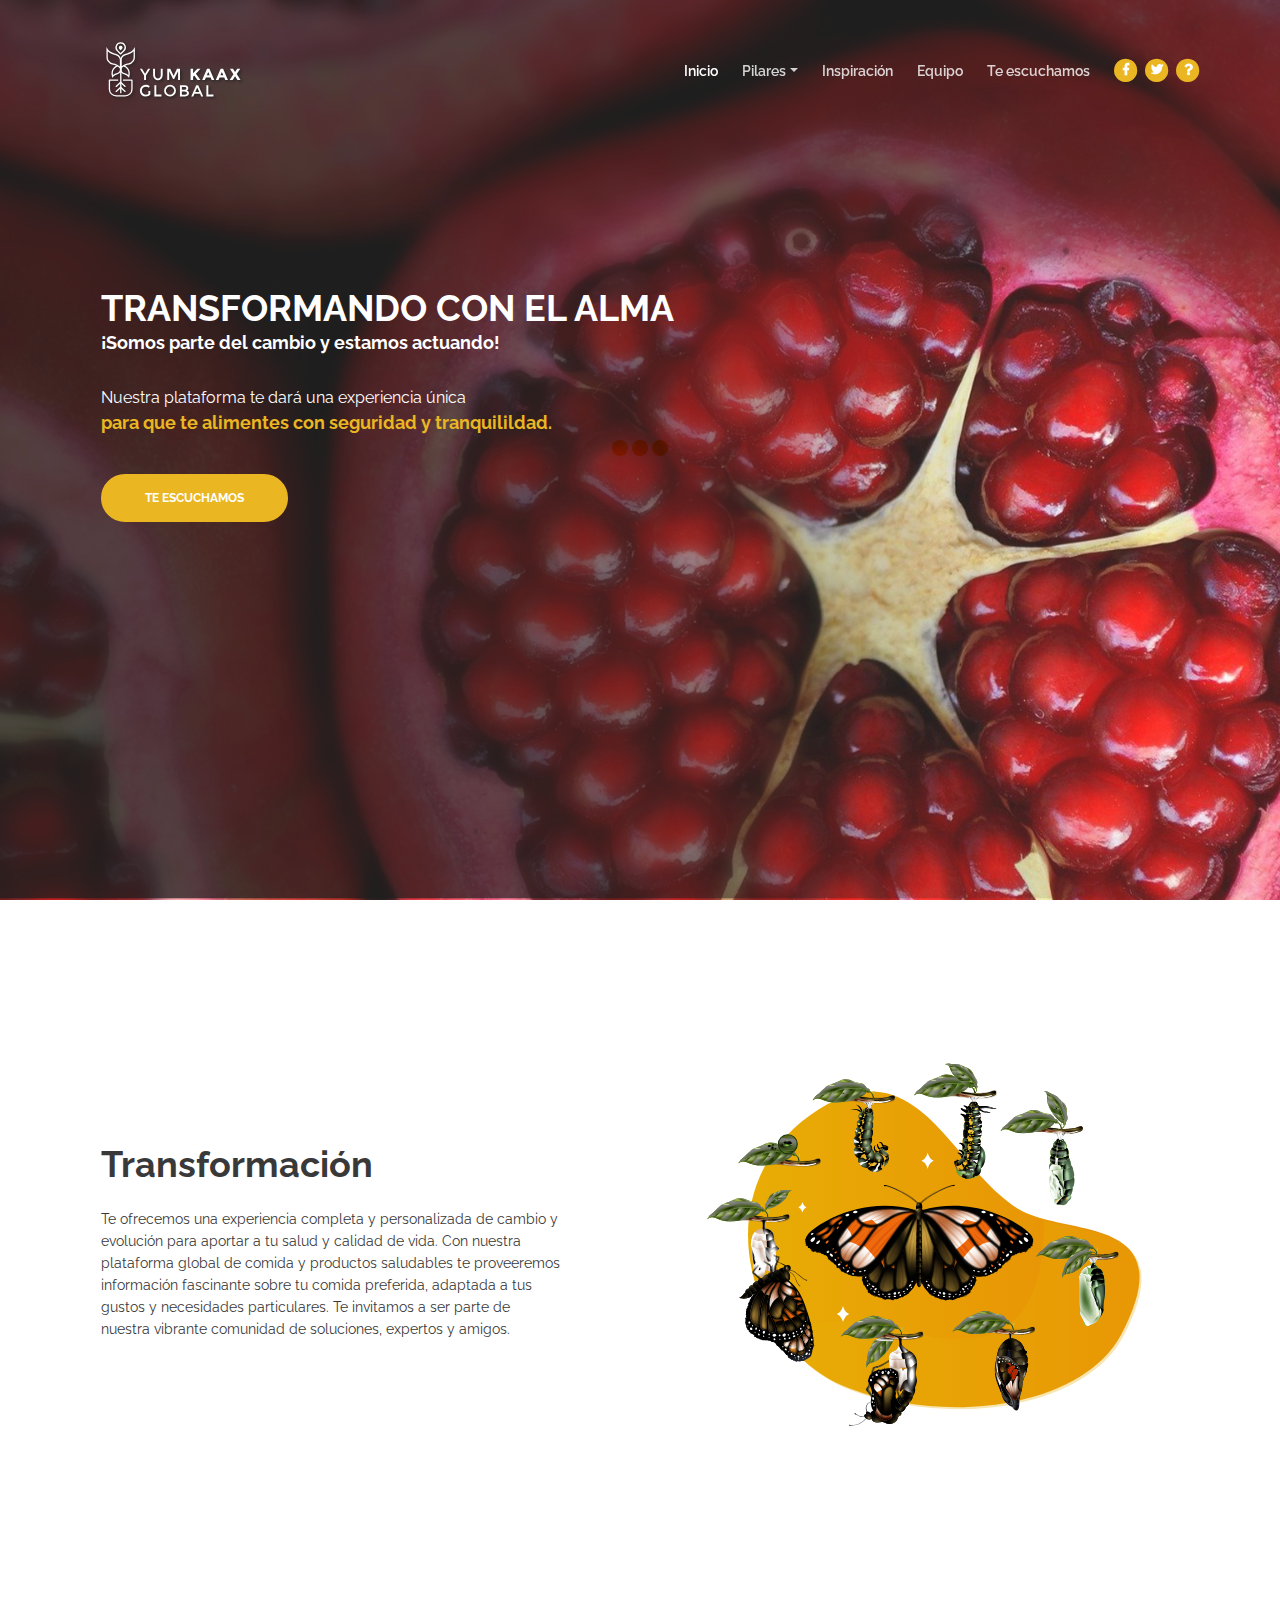
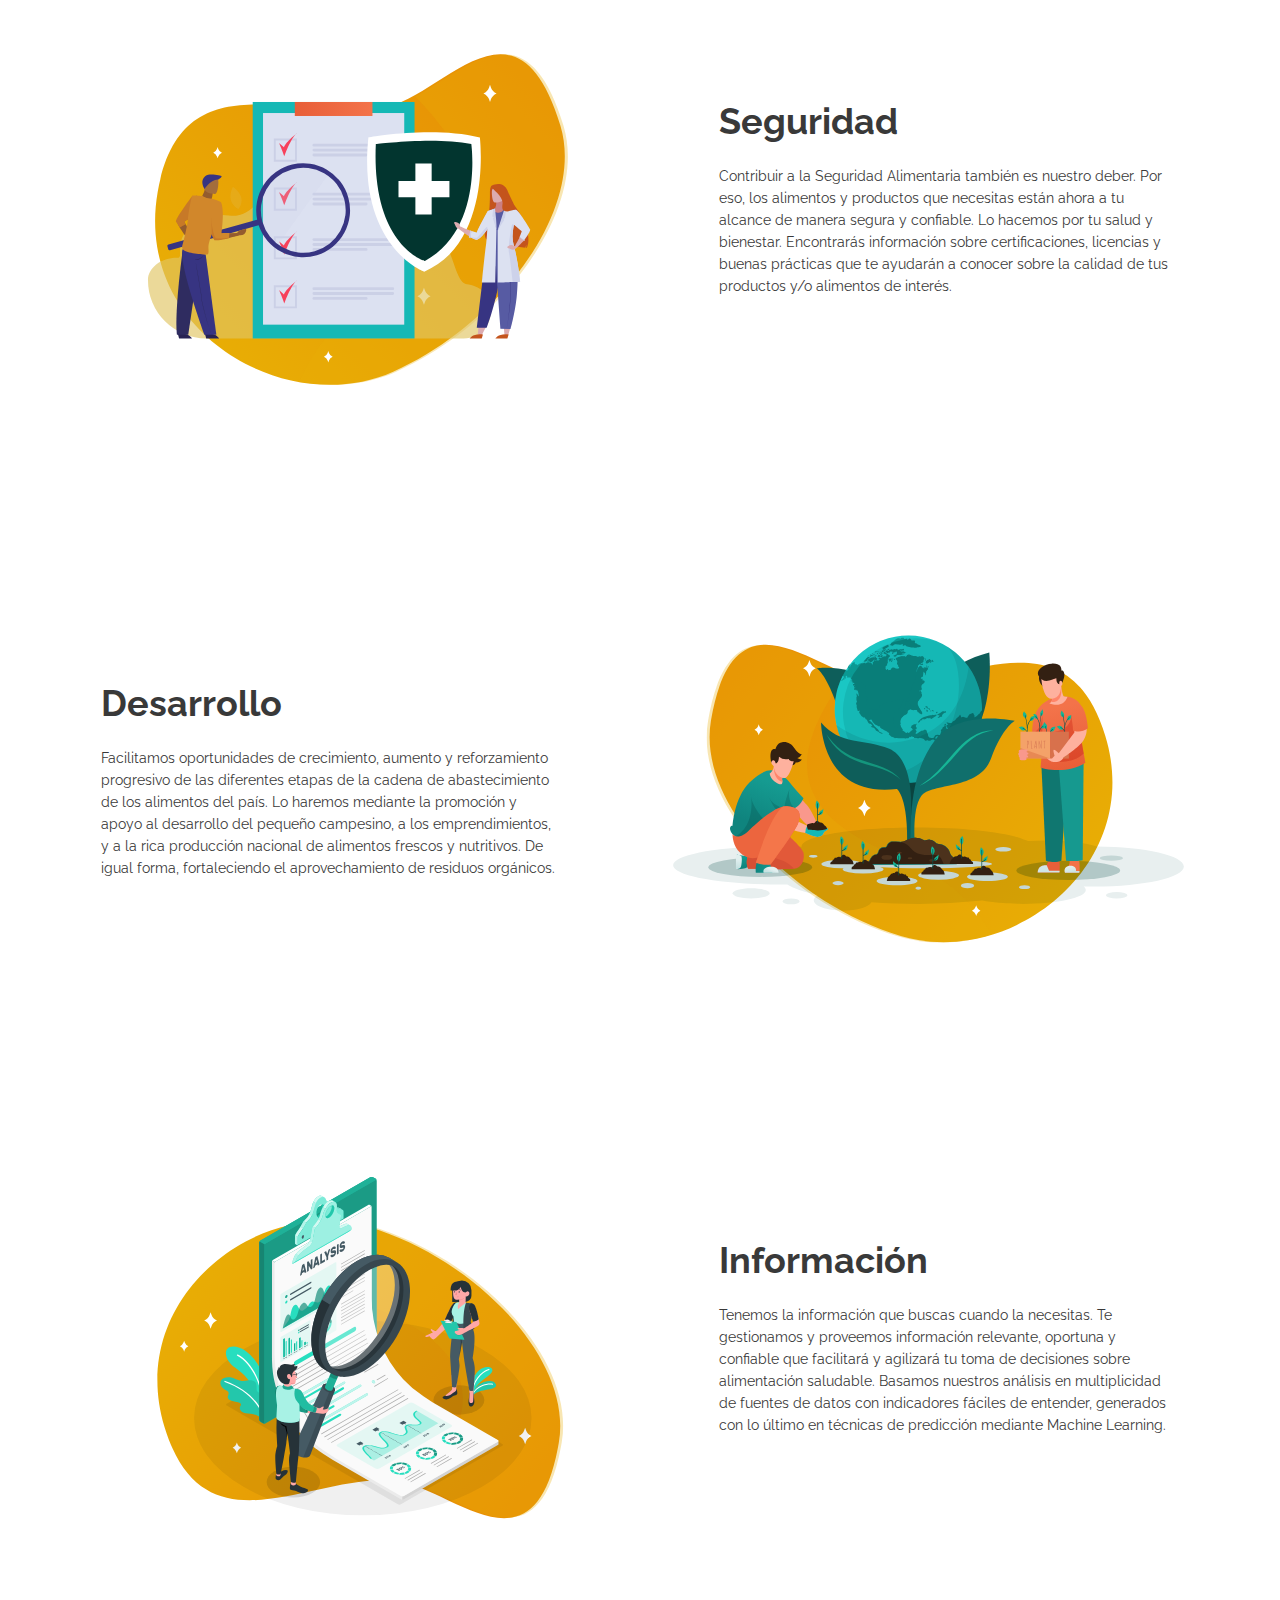
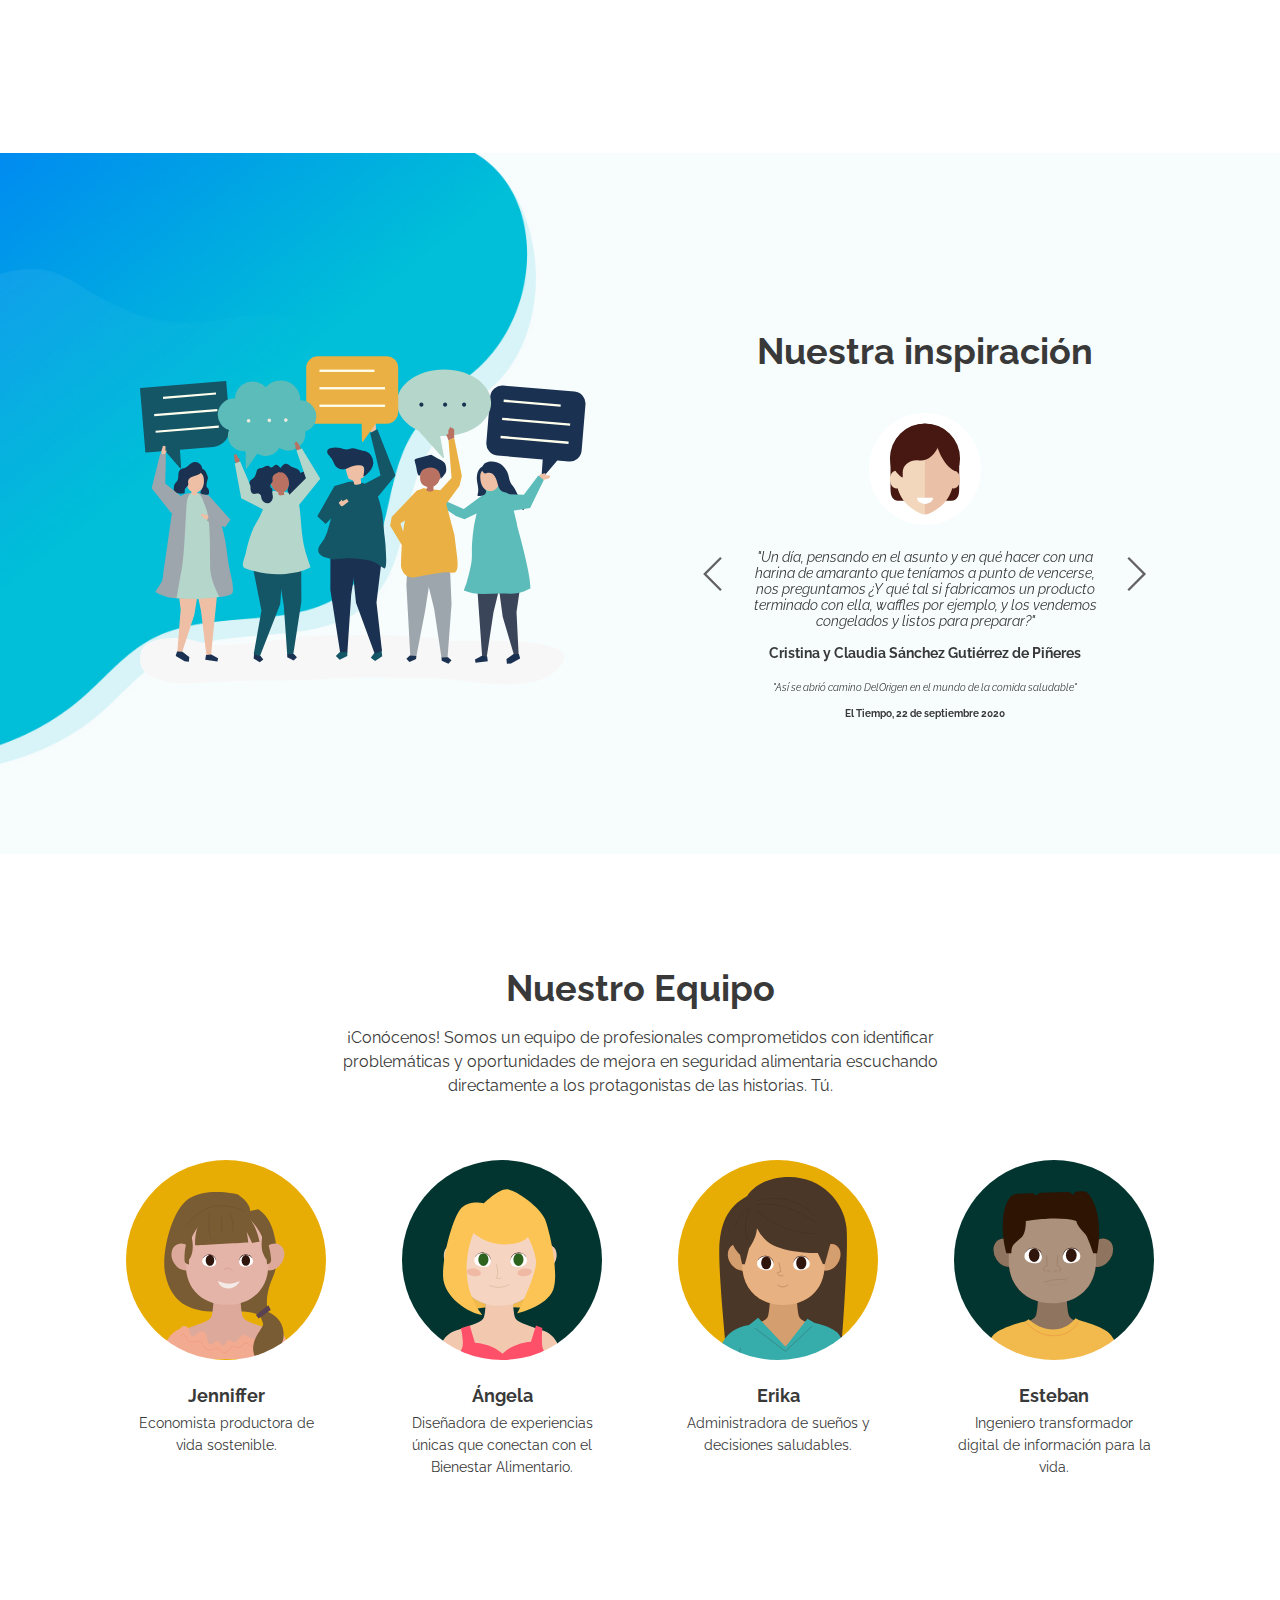
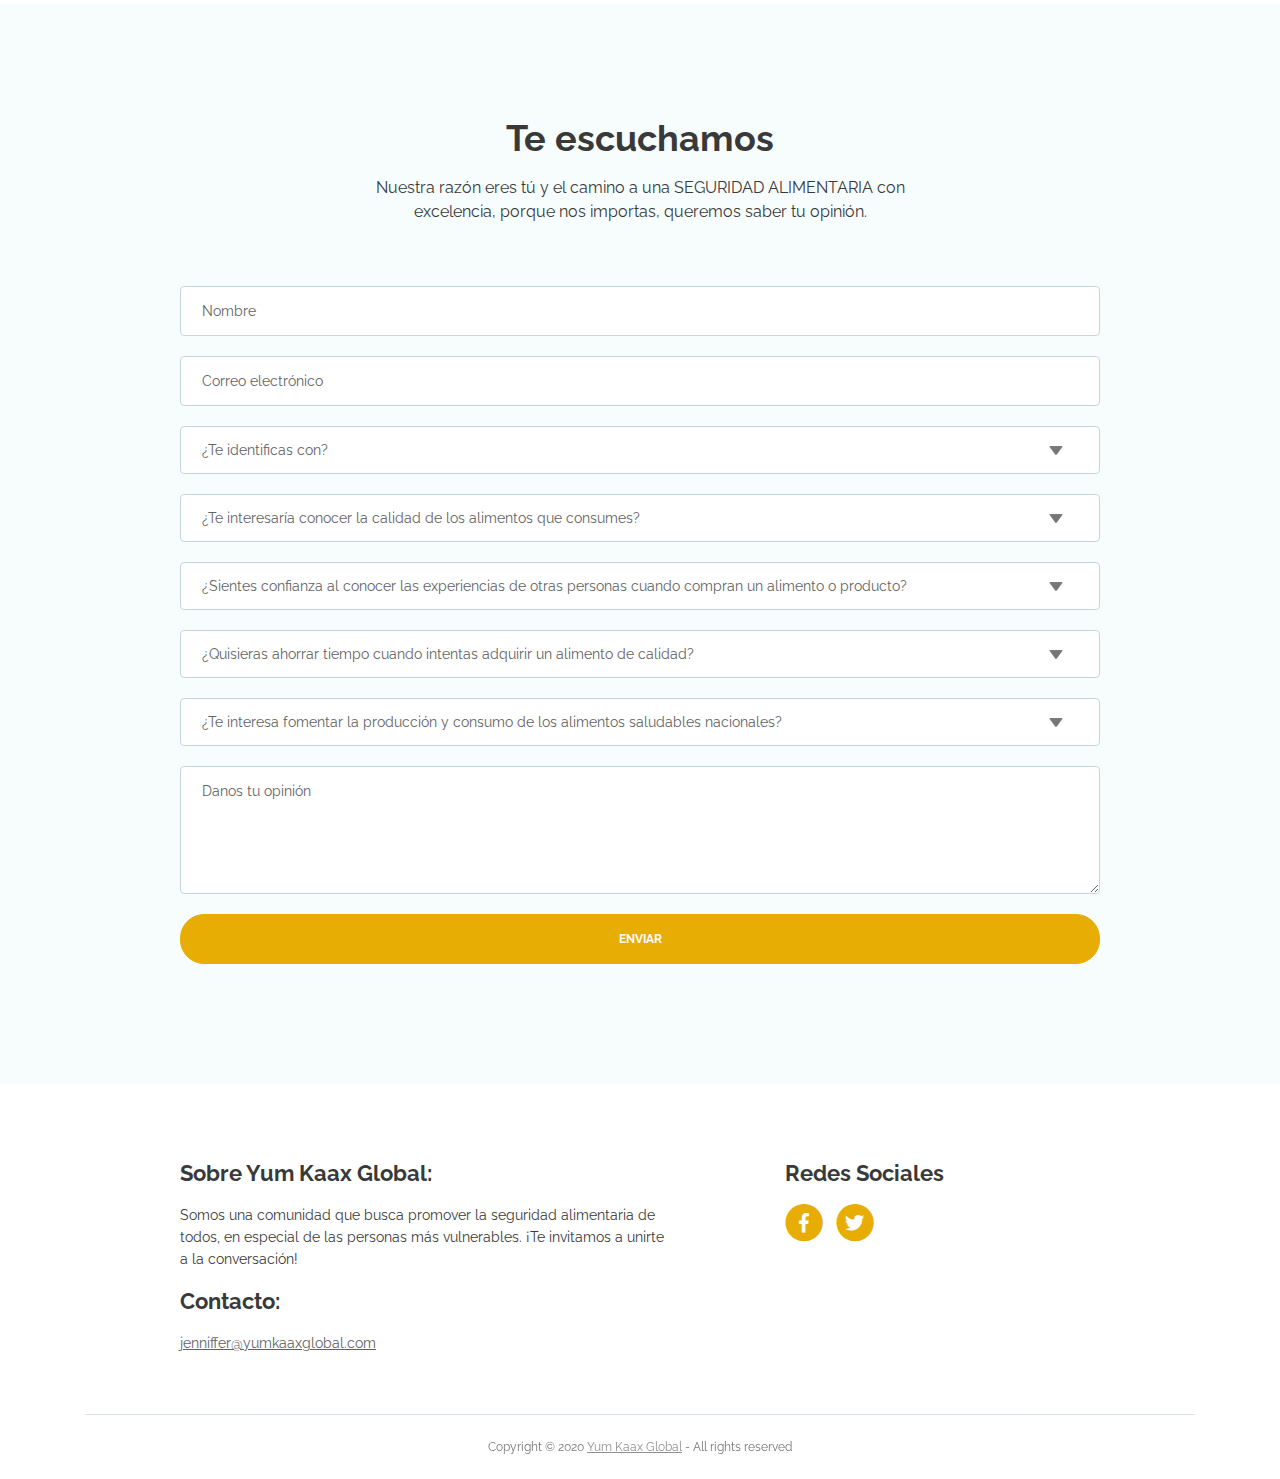
==== index.html @ b963949d "Text configuration" ====
<!DOCTYPE html>
<html lang="en">
<head>
    <meta charset="utf-8">
    <meta name="viewport" content="width=device-width, initial-scale=1, shrink-to-fit=no">
    
    <!-- SEO Meta Tags -->
    <meta name="description" content="Create a stylish landing page for your business startup and get leads for the offered services with this HTML landing page template.">
    <meta name="author" content="Inovatik">

    <!-- OG Meta Tags to improve the way the post looks when you share the page on LinkedIn, Facebook, Google+ -->
	<meta property="og:site_name" content="" /> <!-- website name -->
	<meta property="og:site" content="" /> <!-- website link -->
	<meta property="og:title" content=""/> <!-- title shown in the actual shared post -->
	<meta property="og:description" content="" /> <!-- description shown in the actual shared post -->
	<meta property="og:image" content="" /> <!-- image link, make sure it's jpg -->
	<meta property="og:url" content="" /> <!-- where do you want your post to link to -->
	<meta property="og:type" content="article" />

    <!-- Website Title -->
    <title>Yum Kaax Global - Landing Page</title>
    
    <!-- Styles -->
    <link href="https://fonts.googleapis.com/css?family=Raleway:400,400i,600,700,700i&amp;subset=latin-ext" rel="stylesheet">
    <link href="css/bootstrap.css" rel="stylesheet">
    <link href="css/fontawesome-all.css" rel="stylesheet">
    <link href="css/swiper.css" rel="stylesheet">
	<link href="css/magnific-popup.css" rel="stylesheet">
	<link href="css/styles.css" rel="stylesheet">
	
	<!-- Favicon  -->
    <link rel="icon" href="images/favicon.png">
</head>
<body data-spy="scroll" data-target=".fixed-top">
    
    <!-- Preloader -->
	<div class="spinner-wrapper">
        <div class="spinner">
            <div class="bounce1"></div>
            <div class="bounce2"></div>
            <div class="bounce3"></div>
        </div>
    </div>
    <!-- end of preloader -->
    

    <!-- Navigation -->
    <nav class="navbar navbar-expand-lg navbar-dark navbar-custom fixed-top">
        <!-- Text Logo - Use this if you don't have a graphic logo -->
        <!-- <a class="navbar-brand logo-text page-scroll" href="index.html">Evolo</a> -->

        <!-- Image Logo -->
        <a class="navbar-brand logo-image" href="index.html">
            <img src="images/logo.svg" alt="alternative">
        </a>

        <!-- Image Logo -->
        <a class="navbar-brand logo-image-1" href="index.html">
            <img src="images/logo_1.svg" alt="alternative">
        </a>
        
        <!-- Mobile Menu Toggle Button -->
        <button class="navbar-toggler" type="button" data-toggle="collapse" data-target="#navbarsExampleDefault" aria-controls="navbarsExampleDefault" aria-expanded="false" aria-label="Toggle navigation">
            <span class="navbar-toggler-awesome fas fa-bars"></span>
            <span class="navbar-toggler-awesome fas fa-times"></span>
        </button>
        <!-- end of mobile menu toggle button -->

        <div class="collapse navbar-collapse" id="navbarsExampleDefault">
            <ul class="navbar-nav ml-auto">
                <li class="nav-item">
                    <a class="nav-link page-scroll" href="#header">Inicio<span class="sr-only">(current)</span></a>
                </li>
                <!-- Dropdown Menu -->          
                <li class="nav-item dropdown">
                    <a class="nav-link dropdown-toggle page-scroll" id="navbarDropdown" role="button" aria-haspopup="true" aria-expanded="false">Pilares</a>
                    <div class="dropdown-menu" aria-labelledby="navbarDropdown">
                        <a class="dropdown-item page-scroll" href="#transformation"><span class="item-text">Transformación</span></a>
                        <div class="dropdown-items-divide-hr"></div>
                        <a class="dropdown-item page-scroll" href="#security"><span class="item-text">Seguridad</span></a>
                        <div class="dropdown-items-divide-hr"></div>
                        <a class="dropdown-item page-scroll" href="#development"><span class="item-text">Desarollo</span></a>
                        <div class="dropdown-items-divide-hr"></div>
                        <a class="dropdown-item page-scroll" href="#information"><span class="item-text">Información</span></a>
                    </div>
                </li>
                <!-- end of dropdown menu -->
                <li class="nav-item">
                    <a class="nav-link page-scroll" href="#testimonials">Inspiración</a>
                </li>
                <li class="nav-item">
                    <a class="nav-link page-scroll" href="#about">Equipo</a>
                </li>
                <li class="nav-item">
                    <a class="nav-link page-scroll" href="#contact">Te escuchamos </a>
                </li>
            </ul>
            <span class="nav-item social-icons">
                <span class="fa-stack">
                    <a href="https://www.facebook.com/yumkaaxglobal/" target="_blank">
                        <i class="fas fa-circle fa-stack-2x facebook"></i>
                        <i class="fab fa-facebook-f fa-stack-1x"></i>
                    </a>
                </span>
                <span class="fa-stack">
                    <a href=" https://twitter.com/YumKaaxG" target="_blank">
                        <i class="fas fa-circle fa-stack-2x twitter"></i>
                        <i class="fab fa-twitter fa-stack-1x"></i>
                    </a>
                </span>
                <span class="fa-stack">
                    <a href="https://docs.google.com/forms/d/e/1FAIpQLSeA_AJqteNy6HpXZyhu8c5VoPPW3HabxzTLnEAvE2-xOngmEw/viewform?usp=sf_link" target="_blank">
                        <i class="fas fa-circle fa-stack-2x question" target="_blank"></i>
                        <i class="fa fa-question fa-stack-1x"></i>
                    </a>
                </span>
            </span>
        </div>
    </nav> <!-- end of navbar -->
    <!-- end of navigation -->


    <!-- Header -->
    <header id="header" class="header">
        <div class="header-content">
            <div class="container">
                <div class="row">
                    <div class="col-lg-8">
                        <div class="text-container">
                            <h2><span class="turquoise">TRANSFORMANDO CON EL ALMA<h5 class="turquoise">¡Somos parte del cambio y estamos actuando!</h5></span></h2>
                            <br>
                            <p class="p-large-header">
                                Nuestra plataforma te dará una experiencia única <br><h7 class="turquoise-1">para que te alimentes con seguridad y tranquilildad.</h5>
                            </p>
                            <br>
                            <a class="btn-solid-lg page-scroll" href="#contact">TE ESCUCHAMOS</a>
                        </div>
                    </div>
                    <div class="col-lg-4">   
                    </div>
                    <!-- <div class="col-lg-4"></div> -->
                </div>
            </div>
        </div>
    </header>
    <!-- end of header -->


    <!-- Details 1 -->
    <div id="transformation" class="basic-1">
        <div class="container">
            <div class="row">
                <div class="col-lg-6">
                    <div class="text-container">
                        <h2>Transformación</h2>
                        <p>Te ofrecemos una experiencia completa y personalizada de cambio y evolución para aportar a tu salud y calidad de vida. Con nuestra plataforma global de comida y productos saludables te proveeremos información fascinante sobre tu comida preferida, adaptada a tus gustos y necesidades particulares. Te invitamos a ser parte de nuestra vibrante comunidad de soluciones, expertos y amigos.</p>
                    </div> <!-- end of text-container -->
                </div> <!-- end of col -->
                <div class="col-lg-6">
                    <div class="image-container">
                        <img class="img-fluid" src="images/details-1-transformation.svg" alt="alternative">
                    </div> <!-- end of image-container -->
                </div> <!-- end of col -->
            </div> <!-- end of row -->
        </div> <!-- end of container -->
    </div> <!-- end of basic-1 -->
    <!-- end of details 1 -->


    <!-- Details 2 -->
    <div id="security" class="basic-2">
        <div class="container">
            <div class="row">
                <div class="col-lg-6">
                    <div class="image-container">
                        <img class="img-fluid" src="images/details-2-security.svg" alt="alternative">
                    </div> <!-- end of image-container -->
                </div> <!-- end of col -->
                <div class="col-lg-6">
                    <div class="text-container">
                        <h2>Seguridad</h2>
                        <p>Contribuir a la Seguridad Alimentaria también es nuestro deber. Por eso, los alimentos y productos que necesitas están ahora a tu alcance de manera segura y confiable. Lo hacemos por tu salud y bienestar. Encontrarás información sobre certificaciones, licencias y buenas prácticas que te ayudarán a conocer sobre la calidad de tus productos y/o alimentos de interés.</p>
                    </div> <!-- end of text-container -->
                </div> <!-- end of col -->
            </div> <!-- end of row -->
        </div> <!-- end of container -->
    </div> <!-- end of basic-1 -->
    <!-- end of details 2 -->


    <!-- Details 3 -->
    <div id="development" class="basic-1">
        <div class="container">
            <div class="row">
                <div class="col-lg-6">
                    <div class="text-container">
                        <h2>Desarrollo</h2>
                        <p>Facilitamos oportunidades de crecimiento, aumento y reforzamiento progresivo de las diferentes etapas de la cadena de abastecimiento de los alimentos del país. Lo haremos mediante la promoción y apoyo al desarrollo del pequeño campesino, a los emprendimientos, y a la rica producción nacional de alimentos frescos y nutritivos. De igual forma, fortaleciendo el aprovechamiento de residuos orgánicos.</p>
                    </div> <!-- end of text-container -->
                </div> <!-- end of col -->
                <div class="col-lg-6">
                    <div class="image-container">
                        <img class="img-fluid" src="images/details-3-development.svg" alt="alternative">
                    </div> <!-- end of image-container -->
                </div> <!-- end of col -->
            </div> <!-- end of row -->
        </div> <!-- end of container -->
    </div> <!-- end of basic-1 -->
    <!-- end of details 1 -->


    <!-- Details 4 -->
    <div id="information" class="basic-6">
        <div class="container">
            <div class="row">
                <div class="col-lg-6">
                    <div class="image-container">
                        <img class="img-fluid" src="images/details-4-information.svg" alt="alternative">
                    </div> <!-- end of image-container -->
                </div> <!-- end of col -->
                <div class="col-lg-6">
                    <div class="text-container">
                        <h2>Información</h2>
                        <p>Tenemos la información que buscas cuando la necesitas. Te gestionamos y proveemos información relevante, oportuna y confiable que facilitará y agilizará tu toma de decisiones sobre alimentación saludable. Basamos nuestros análisis en multiplicidad de fuentes de datos con indicadores fáciles de entender, generados con lo último en técnicas de predicción mediante Machine Learning.</p>
                    </div> <!-- end of text-container -->
                </div> <!-- end of col -->
            </div> <!-- end of row -->
        </div> <!-- end of container -->
    </div> <!-- end of basic-1 -->
    <!-- end of details 2 -->


    <!-- Testimonials -->
    <div id="testimonials" class="slider-2">
        <div class="container">
            <div class="row">
                <div class="col-lg-6">
                    <div class="image-container">
                        <img class="img-fluid" src="images/testimonials-2-men-talking.svg" alt="alternative">
                    </div> <!-- end of image-container -->
                </div> <!-- end of col -->
                <div class="col-lg-6">
                    <h2>Nuestra inspiración</h2>
                    <!-- Card Slider -->
                    <div class="slider-container">
                        <div class="swiper-container card-slider">
                            <div class="swiper-wrapper">                     
                                <!-- Slide -->
                                <div class="swiper-slide">
                                    <div class="card">
                                        <img class="card-image" src="images/testimonial-1.svg" alt="alternative">
                                        <div class="card-body">
                                            <p class="testimonial-text">"Un día, pensando en el asunto y en qué hacer con una harina de amaranto que teníamos a punto de vencerse, nos preguntamos ¿Y qué tal si fabricamos un producto terminado con ella, waffles por ejemplo, y los vendemos congelados y listos para preparar?"</p>
                                            <p class="testimonial-author">Cristina y Claudia Sánchez Gutiérrez de Piñeres</p>
                                            <br>
                                            <p class="testimonial-text1">"Así se abrió camino DelOrigen en el mundo de la comida saludable"</p>
                                            <p class="testimonial-author1">El Tiempo, 22 de septiembre 2020</p>
                                        </div>
                                    </div>
                                </div> <!-- end of swiper-slide -->
                                <!-- end of slide -->
                                <!-- Slide -->
                                <div class="swiper-slide">
                                    <div class="card">
                                        <img class="card-image" src="images/testimonial-2.svg" alt="alternative">
                                        <div class="card-body">
                                            <p class="testimonial-text">“Yo sueño con enseñarle a mucha gente a cambiar sus hábitos alimenticios y creo que todo lo que uno hace en la vida tiene que ver con dar y recibir”</p>
                                            <p class="testimonial-author">Luz Dary</p>
                                            <br>
                                            <p class="testimonial-text1">"Mujeres que defienden la soberanía alimentaria en medio de la selva de cemento"</p>
                                            <p class="testimonial-author1">El Espectador, 4 de septiembre 2020</p>
                                        </div>
                                    </div>        
                                </div> <!-- end of swiper-slide -->
                                <!-- end of slide -->
                                <!-- Slide -->
                                <div class="swiper-slide">
                                    <div class="card">
                                        <img class="card-image" src="images/testimonial-3.svg" alt="alternative">
                                        <div class="card-body">
                                            <p class="testimonial-text">"En el último año redujimos nuestra huella de carbono en un 23%, el equivalente al CO2 que absorben más de un millón de árboles en un año; nuestra meta es llevar a cero nuestra huella de carbono para el 2022”</p>
                                            <p class="testimonial-author">Ernesto Fajardo, Presidente de Alpina</p>
                                            <br>
                                            <p class="testimonial-text1">"Queremos ser carbono neutro para el 2022"</p>
                                            <p class="testimonial-author1">El Tiempo, 28 de septiembre 2020</p>
                                        </div>
                                    </div>        
                                </div> <!-- end of swiper-slide -->
                                <!-- end of slide -->
                            </div> <!-- end of swiper-wrapper -->
                            <!-- Add Arrows -->
                            <div class="swiper-button-next"></div>
                            <div class="swiper-button-prev"></div>
                            <!-- end of add arrows -->
                        </div> <!-- end of swiper-container -->
                    </div> <!-- end of slider-container -->
                    <!-- end of card slider -->
                </div> <!-- end of col -->
            </div> <!-- end of row -->
        </div> <!-- end of container -->
    </div> <!-- end of slider-2 -->
    <!-- end of testimonials -->


    <!-- About -->
    <div id="about" class="basic-4">
        <div class="container">
            <div class="row">
                <div class="col-lg-12">
                    <h2>Nuestro Equipo</h2>
                    <p class="p-heading p-large">¡Conócenos! Somos un equipo de profesionales comprometidos con identificar problemáticas y oportunidades de mejora en seguridad alimentaria escuchando directamente a los protagonistas de las historias. Tú.</p>
                </div> <!-- end of col -->
            </div> <!-- end of row -->
            <div class="row">
                <div class="col-lg-12">
                    
                    <!-- Team Member -->
                    <div class="team-member">
                        <div class="image-wrapper">
                            <img class="img-fluid" src="images/team-member-1.svg" alt="alternative">
                        </div> <!-- end of image-wrapper -->
                        <p class="p-large"><strong>Jenniffer</strong></p>
                        <p class="job-title">Economista productora de vida sostenible.</p>
                        <!-- <span class="social-icons">
                            <span class="fa-stack">
                                <a href="#your-link">
                                    <i class="fas fa-circle fa-stack-2x facebook"></i>
                                    <i class="fab fa-facebook-f fa-stack-1x"></i>
                                </a>
                            </span>
                            <span class="fa-stack">
                                <a href="#your-link">
                                    <i class="fas fa-circle fa-stack-2x twitter"></i>
                                    <i class="fab fa-twitter fa-stack-1x"></i>
                                </a>
                            </span>
                        </span> -->
                         <!-- end of social-icons -->
                    </div> <!-- end of team-member -->
                    <!-- end of team member -->

                    <!-- Team Member -->
                    <div class="team-member">
                        <div class="image-wrapper">
                            <img class="img-fluid" src="images/team-member-2.svg" alt="alternative">
                        </div> <!-- end of image wrapper -->
                        <p class="p-large"><strong>Ángela</strong></p>
                        <p class="job-title">Diseñadora de experiencias únicas que conectan con el Bienestar Alimentario.</p>
                        <!-- <span class="social-icons">
                            <span class="fa-stack">
                                <a href="#your-link">
                                    <i class="fas fa-circle fa-stack-2x facebook"></i>
                                    <i class="fab fa-facebook-f fa-stack-1x"></i>
                                </a>
                            </span>
                            <span class="fa-stack">
                                <a href="#your-link">
                                    <i class="fas fa-circle fa-stack-2x twitter"></i>
                                    <i class="fab fa-twitter fa-stack-1x"></i>
                                </a>
                            </span>
                        </span>  -->
                        <!-- end of social-icons -->
                    </div> <!-- end of team-member -->
                    <!-- end of team member -->

                    <!-- Team Member -->
                    <div class="team-member">
                        <div class="image-wrapper">
                            <img class="img-fluid" src="images/team-member-3.svg" alt="alternative">
                        </div> <!-- end of image wrapper -->
                        <p class="p-large"><strong>Erika</strong></p>
                        <p class="job-title">Administradora de sueños y decisiones saludables.</p>
                        <!-- <span class="social-icons">
                            <span class="fa-stack">
                                <a href="#your-link">
                                    <i class="fas fa-circle fa-stack-2x facebook"></i>
                                    <i class="fab fa-facebook-f fa-stack-1x"></i>
                                </a>
                            </span>
                            <span class="fa-stack">
                                <a href="#your-link">
                                    <i class="fas fa-circle fa-stack-2x twitter"></i>
                                    <i class="fab fa-twitter fa-stack-1x"></i>
                                </a>
                            </span>
                        </span>  -->
                        <!-- end of social-icons -->
                    </div> <!-- end of team-member -->
                    <!-- end of team member -->

                    <!-- Team Member -->
                    <div class="team-member">
                        <div class="image-wrapper">
                            <img class="img-fluid" src="images/team-member-4.svg" alt="alternative">
                        </div> <!-- end of image wrapper -->
                        <p class="p-large"><strong>Esteban</strong></p>
                        <p class="job-title">Ingeniero transformador digital de información para la vida.</p>
                        <!-- <span class="social-icons">
                            <span class="fa-stack">
                                <a href="#your-link">
                                    <i class="fas fa-circle fa-stack-2x facebook"></i>
                                    <i class="fab fa-facebook-f fa-stack-1x"></i>
                                </a>
                            </span>
                            <span class="fa-stack">
                                <a href="#your-link">
                                    <i class="fas fa-circle fa-stack-2x twitter"></i>
                                    <i class="fab fa-twitter fa-stack-1x"></i>
                                </a>
                            </span>
                        </span>  -->
                        <!-- end of social-icons -->
                    </div> <!-- end of team-member -->
                    <!-- end of team member -->

                </div> <!-- end of col -->
            </div> <!-- end of row -->
        </div> <!-- end of container -->
    </div> <!-- end of basic-4 -->
    <!-- end of about -->


    <!-- Contact -->
    <div id="contact" class="form-2">
        <div class="container">
            <div class="row">
                <div class="col-lg-12">
                    <h2>Te escuchamos</h2>
                    <p class="p-heading p-large" style="text-align: center;">Nuestra razón eres tú y el camino a una SEGURIDAD ALIMENTARIA con excelencia, porque nos importas, queremos saber tu opinión.</p>
                </div> <!-- end of col -->
            </div> <!-- end of row -->
            <div class="row">
                <div class="col-lg-1"></div>
                <div class="col-lg-10">
                    <!-- Request Form -->
                    <div class="form-container">
                        <form id="requestForm" data-toggle="validator" data-focus="false">
                            <div class="form-group">
                                <input type="text" class="form-control-input" id="rname" required>
                                <label class="label-control" for="rname">Nombre</label>
                                <div class="help-block with-errors"></div>
                            </div>
                            <div class="form-group">
                                <input type="email" class="form-control-input" id="remail" required>
                                <label class="label-control" for="remail">Correo electrónico</label>
                                <div class="help-block with-errors"></div>
                            </div>
                            <div class="form-group">
                                <select class="form-control-select" id="ridentify" required>
                                    <option class="select-option" value="" disabled selected>¿Te identificas con?</option>
                                    <option class="select-option" value="Deportistas - Fitness">Deportistas - Fitness</option>
                                    <option class="select-option" value="Alimentación saludable">Alimentación saludable</option>
                                    <option class="select-option" value="Condiciones de Salud">Condiciones de Salud</option>
                                </select>
                                <div class="help-block with-errors"></div>
                            </div>
                            <div class="form-group">
                                <select class="form-control-select" id="rquality" required>
                                    <option class="select-option" value="" disabled selected>¿Te interesaría conocer la calidad de los alimentos que consumes?</option>
                                    <option class="select-option" value="Sí">Sí</option>
                                    <option class="select-option" value="No">No</option>
                                </select>
                                <div class="help-block with-errors"></div>
                            </div>
                            <div class="form-group">
                                <select class="form-control-select" id="rexperience" required>
                                    <option class="select-option" value="" disabled selected>¿Sientes confianza al conocer las experiencias de otras personas cuando compran un alimento o producto?</option>
                                    <option class="select-option" value="Sí">Sí</option>
                                    <option class="select-option" value="No">No</option>
                                </select>
                                <div class="help-block with-errors"></div>
                            </div>
                            <div class="form-group">
                                <select class="form-control-select" id="rsave" required>
                                    <option class="select-option" value="" disabled selected>¿Quisieras ahorrar tiempo cuando intentas adquirir un alimento de calidad?</option>
                                    <option class="select-option" value="Sí">Sí</option>
                                    <option class="select-option" value="No">No</option>
                                </select>
                                <div class="help-block with-errors"></div>
                            </div>
                            <div class="form-group">
                                <select class="form-control-select" id="rproduction" required>
                                    <option class="select-option" value="" disabled selected>¿Te interesa fomentar la producción y consumo de los alimentos saludables nacionales?</option>
                                    <option class="select-option" value="Sí">Sí</option>
                                    <option class="select-option" value="No">No</option>
                                </select>
                                <div class="help-block with-errors"></div>
                            </div>
                            <div class="form-group">
                                <textarea class="form-control-textarea" id="rmessage" required></textarea>
                                <label class="label-control" for="rmessage">Danos tu opinión</label>
                                <div class="help-block with-errors"></div>
                            </div>
                            <div class="form-group">
                                <button type="submit" class="form-control-submit-button">ENVIAR</button>
                            </div>
                            <div class="form-message">
                                <div id="rmsgSubmit" class="h3 text-center hidden"></div>
                            </div>
                        </form>
                    </div> <!-- end of form-container -->
                    <!-- end of request form -->

                </div> <!-- end of col -->
                <div class="col-lg-1"></div>
            </div>
        </div> <!-- end of container -->
    </div> <!-- end of form-2 -->
    <!-- end of contact -->


    <!-- Footer -->
    <div class="footer">
        <div class="container">
            <div class="row">
                <div class="col-md-1"></div>
                <div class="col-md-6">
                    <div class="footer-col">
                        <h4>Sobre Yum Kaax Global:</h4>
                        <p>Somos una comunidad que busca promover la seguridad alimentaria de todos, en especial de las personas más vulnerables. ¡Te invitamos a unirte a la conversación!</p>
                        <h4>Contacto:</h4>
                        <a href="mailto:jenniffer@yumkaaxglobal.com">jenniffer@yumkaaxglobal.com</a>
                    </div>
                </div> <!-- end of col -->
                <div class="col-md-4">
                    <div class="footer-col last">
                        <h4>Redes Sociales</h4>
                        <span class="fa-stack">
                            <a href="https://www.facebook.com/yumkaaxglobal/" target="_blank">
                                <i class="fas fa-circle fa-stack-2x"></i>
                                <i class="fab fa-facebook-f fa-stack-1x"></i>
                            </a>
                        </span>
                        <span class="fa-stack">
                            <a href=" https://twitter.com/YumKaaxG" target="_blank">
                                <i class="fas fa-circle fa-stack-2x"></i>
                                <i class="fab fa-twitter fa-stack-1x"></i>
                            </a>
                        </span>
                    </div>
                </div> <!-- end of col -->
                <div class="col-md-1"></div>
            </div> <!-- end of row -->
        </div> <!-- end of container -->
    </div> <!-- end of footer -->  
    <!-- end of footer -->


    <!-- Copyright -->
    <div class="copyright">
        <div class="container">
            <div class="row">
                <div class="col-lg-12">
                    <p class="p-small">Copyright © 2020 <a href="http://www.yumkaaxglobal.com/">Yum Kaax Global</a> - All rights reserved</p>
                </div> <!-- end of col -->
            </div> <!-- enf of row -->
        </div> <!-- end of container -->
    </div> <!-- end of copyright --> 
    <!-- end of copyright -->
    
    	
    <!-- Scripts -->
    <script src="js/jquery.min.js"></script> <!-- jQuery for Bootstrap's JavaScript plugins -->
    <script src="js/popper.min.js"></script> <!-- Popper tooltip library for Bootstrap -->
    <script src="js/bootstrap.min.js"></script> <!-- Bootstrap framework -->
    <script src="js/jquery.easing.min.js"></script> <!-- jQuery Easing for smooth scrolling between anchors -->
    <script src="js/swiper.min.js"></script> <!-- Swiper for image and text sliders -->
    <script src="js/jquery.magnific-popup.js"></script> <!-- Magnific Popup for lightboxes -->
    <script src="js/validator.min.js"></script> <!-- Validator.js - Bootstrap plugin that validates forms -->
    <script src="js/scripts.js"></script> <!-- Custom scripts -->
</body>
</html>
---- css/styles.css ----
/* Template: Evolo - StartUp HTML Landing Page Template
   Author: Inovatik
   Created: June 2019
   Description: Master CSS file
*/

/*****************************************
Table Of Contents:

01. General Styles
02. Preloader
03. Navigation
04. Header
05. Customers
06. Services
07. Details 1
08. Details 2
09. Details Lightboxes
10. Pricing
11. Request
12. Video
13. Testimonials
14. About
15. Contact
16. Footer
17. Copyright
18. Back To Top Button
19. Extra Pages
20. Media Queries
******************************************/

/*****************************************
Colors:
- Backgrounds - turquoise #e8ad05
- Backgrounds - blue #0079f9
- Backgrounds - light gray #f7fcfd
- Buttons, bullets, icons, links - turquoise #e8ad05
- Cards border, inputs border - light gray #c4d8dc
- Text headers, navbar links - black #393939
- Text body - black #626262
******************************************/


/******************************/
/*     01. General Styles     */
/******************************/
body,
html {
    width: 100%;
	height: 100%;
}

body, p {
	color: #393939; 
	font: 400 0.875rem/1.375rem "Raleway", sans-serif;
}

.p-large {
	font: 400 1rem/1.5rem "Raleway", sans-serif;
}

.p-large-header {
	color: #ffffff; 
	font: 400 1rem/1.5rem "Raleway", sans-serif;
}

.p-small {
	font: 400 0.75rem/1.25rem "Raleway", sans-serif;
}

.p-heading {
	margin-bottom: 3.875rem;
}

.li-space-lg li {
	margin-bottom: 0.25rem;
}

.indent {
	padding-left: 1.25rem;
}

h1 {
	color: #393939;
	font: 700 3rem/3.5rem "Raleway", sans-serif;
}

h2 {
	color: #393939;
	font: 700 2.25rem/2.75rem "Raleway", sans-serif;
}

h3 {
	color: #393939;
	font: 700 1.75rem/2rem "Raleway", sans-serif;
}

h4 {
	color: #393939;
	font: 700 1.375rem/1.875rem "Raleway", sans-serif;
}

h5 {
	color: #393939;
	font: 700 1.125rem/1.625rem "Raleway", sans-serif;
}

h6 {
	color: #393939;
	font: 700 1rem/1.5rem "Raleway", sans-serif;
}

h7 {
	font: 700 1.125rem/1.625rem "Raleway", sans-serif;
}

a {
	color: #626262;
	text-decoration: underline;
}

a:hover {
	color: #626262;
	text-decoration: underline;
}

a.turquoise {
	color: #e8ad05;
}

a.white {
	color: #fff;
}

.testimonial-text {
	font: italic 400 0.9rem/1.0rem "Raleway", sans-serif;
}

.testimonial-author {
	font: 700 0.9rem/1.0rem "Raleway", sans-serif;
}

.testimonial-text1 {
	font: italic 400 0.6rem/0.6rem "Raleway", sans-serif;
}

.testimonial-author1 {
	font: 700 0.6rem/0.6rem "Raleway", sans-serif;
}

.turquoise {
	color: #fff;
}

.turquoise-1 {
	color: #e8ad05;
}

.btn-solid-reg {
	display: inline-block;
	padding: 1.1875rem 2.125rem 1.1875rem 2.125rem;
	border: 0.125rem solid #e8ad05;
	border-radius: 2rem;
	background-color: #e8ad05;
	color: #fff;
	font: 700 0.75rem/0 "Raleway", sans-serif;
	text-decoration: none;
	transition: all 0.2s;
}

.btn-solid-reg:hover {
	background-color: transparent;
	color: #e8ad05;
	text-decoration: none;
}

.btn-solid-lg {
	display: inline-block;
	padding: 1.375rem 2.625rem 1.375rem 2.625rem;
	border: 0.125rem solid #e8ad05;
	border-radius: 2rem;
	background-color: #e8ad05;
	color: #fff;
	font: 700 0.75rem/0 "Raleway", sans-serif;
	text-decoration: none;
	transition: all 0.2s;
}

.btn-solid-lg:hover {
	background-color: transparent;
	color: #e8ad05;
	text-decoration: none;
}

.btn-outline-reg {
	display: inline-block;
	padding: 1.1875rem 2.125rem 1.1875rem 2.125rem;
	border: 0.125rem solid #e8ad05;
	border-radius: 2rem;
	background-color: transparent;
	color: #e8ad05;
	font: 700 0.75rem/0 "Raleway", sans-serif;
	text-decoration: none;
	transition: all 0.2s;
}

.btn-outline-reg:hover {
	background-color: #e8ad05;
	color: #fff;
	text-decoration: none;
}

.btn-outline-lg {
	display: inline-block;
	padding: 1.375rem 2.625rem 1.375rem 2.625rem;
	border: 0.125rem solid #e8ad05;
	border-radius: 2rem;
	background-color: transparent;
	color: #e8ad05;
	font: 700 0.75rem/0 "Raleway", sans-serif;
	text-decoration: none;
	transition: all 0.2s;
}

.btn-outline-lg:hover {
	background-color: #e8ad05;
	color: #fff;
	text-decoration: none;
}

.btn-outline-sm {
	display: inline-block;
	padding: 1rem 1.625rem 0.875rem 1.625rem;
	border: 0.125rem solid #e8ad05;
	border-radius: 2rem;
	background-color: transparent;
	color: #e8ad05;
	font: 700 0.625rem/0 "Raleway", sans-serif;
	text-decoration: none;
	transition: all 0.2s;
}

.btn-outline-sm:hover {
	background-color: #e8ad05;
	color: #fff;
	text-decoration: none;
}

.form-group {
	position: relative;
	margin-bottom: 1.25rem;
}

.form-group.has-error.has-danger {
	margin-bottom: 0.625rem;
}

.form-group.has-error.has-danger .help-block.with-errors ul {
	margin-top: 0.375rem;
}

.label-control {
	position: absolute;
	top: 0.87rem;
	left: 1.375rem;
	color: #626262;
	opacity: 1;
	font: 400 0.875rem/1.375rem "Raleway", sans-serif;
	cursor: text;
	transition: all 0.2s ease;
}

/* IE10+ hack to solve lower label text position compared to the rest of the browsers */
@media screen and (-ms-high-contrast: active), screen and (-ms-high-contrast: none) {  
	.label-control {
		top: 0.9375rem;
	}
}

.form-control-input:focus + .label-control,
.form-control-input.notEmpty + .label-control,
.form-control-textarea:focus + .label-control,
.form-control-textarea.notEmpty + .label-control {
	top: 0.125rem;
	opacity: 1;
	font-size: 0.75rem;
	font-weight: 700;
}

.form-control-input,
.form-control-select {
	display: block; /* needed for proper display of the label in Firefox, IE, Edge */
	width: 100%;
	padding-top: 1.0625rem;
	padding-bottom: 0.0625rem;
	padding-left: 1.3125rem;
	border: 1px solid #c4d8dc;
	border-radius: 0.25rem;
	background-color: #fff;
	color: #626262;
	font: 400 0.875rem/1.875rem "Raleway", sans-serif;
	transition: all 0.2s;
	-webkit-appearance: none; /* removes inner shadow on form inputs on ios safari */
}

.form-control-select {
	padding-top: 0.5rem;
	padding-bottom: 0.5rem;
	height: 3rem;
}

/* IE10+ hack to solve lower label text position compared to the rest of the browsers */
@media screen and (-ms-high-contrast: active), screen and (-ms-high-contrast: none) {  
	.form-control-input {
		padding-top: 1.25rem;
		padding-bottom: 0.75rem;
		line-height: 1.75rem;
	}

	.form-control-select {
		padding-top: 0.875rem;
		padding-bottom: 0.75rem;
		height: 3.125rem;
		line-height: 2.125rem;
	}
}

select {
    /* you should keep these first rules in place to maintain cross-browser behavior */
    -webkit-appearance: none;
	-moz-appearance: none;
	-ms-appearance: none;
    -o-appearance: none;
    appearance: none;
    background-image: url('../images/down-arrow.png');
    background-position: 96% 50%;
    background-repeat: no-repeat;
    outline: none;
}

select::-ms-expand {
    display: none; /* removes the ugly default down arrow on select form field in IE11 */
}

.form-control-textarea {
	display: block; /* used to eliminate a bottom gap difference between Chrome and IE/FF */
	width: 100%;
	height: 8rem; /* used instead of html rows to normalize height between Chrome and IE/FF */
	padding-top: 1.25rem;
	padding-left: 1.3125rem;
	border: 1px solid #c4d8dc;
	border-radius: 0.25rem;
	background-color: #fff;
	color: #626262;
	font: 400 0.875rem/1.75rem "Raleway", sans-serif;
	transition: all 0.2s;
}

.form-control-input:focus,
.form-control-select:focus,
.form-control-textarea:focus {
	border: 1px solid #a1a1a1;
	outline: none; /* Removes blue border on focus */
}

.form-control-input:hover,
.form-control-select:hover,
.form-control-textarea:hover {
	border: 1px solid #a1a1a1;
}

.checkbox {
	font: 400 0.75rem/1.25rem "Raleway", sans-serif;
}

input[type='checkbox'] {
	vertical-align: -15%;
	margin-right: 0.375rem;
}

/* IE10+ hack to raise checkbox field position compared to the rest of the browsers */
@media screen and (-ms-high-contrast: active), screen and (-ms-high-contrast: none) {  
	input[type='checkbox'] {
		vertical-align: -9%;
	}
}

.form-control-submit-button {
	display: inline-block;
	width: 100%;
	height: 3.125rem;
	border: 1px solid #e8ad05;
	border-radius: 1.5rem;
	background-color: #e8ad05;
	color: #fff;
	font: 700 0.75rem/1.75rem "Raleway", sans-serif;
	cursor: pointer;
	transition: all 0.2s;
}

.form-control-submit-button:hover {
	background-color: transparent;
	color: #e8ad05;
}

/* Form Success And Error Message Formatting */
#rmsgSubmit.h3.text-center.tada.animated,
#cmsgSubmit.h3.text-center.tada.animated,
#pmsgSubmit.h3.text-center.tada.animated,
#rmsgSubmit.h3.text-center,
#cmsgSubmit.h3.text-center,
#pmsgSubmit.h3.text-center {
	display: block;
	margin-bottom: 0;
	color: #626262;
	font: 400 1.125rem/1rem "Raleway", sans-serif;
}

.help-block.with-errors .list-unstyled {
	color: #626262;
	font-size: 0.75rem;
	line-height: 1.125rem;
	text-align: left;
}

.help-block.with-errors ul {
	margin-bottom: 0;
}
/* end of form success and error message formatting */

/* Form Success And Error Message Animation - Animate.css */
@-webkit-keyframes tada {
	from {
		-webkit-transform: scale3d(1, 1, 1);
		-ms-transform: scale3d(1, 1, 1);
		transform: scale3d(1, 1, 1);
	}
	10%, 20% {
		-webkit-transform: scale3d(.9, .9, .9) rotate3d(0, 0, 1, -3deg);
		-ms-transform: scale3d(.9, .9, .9) rotate3d(0, 0, 1, -3deg);
		transform: scale3d(.9, .9, .9) rotate3d(0, 0, 1, -3deg);
	}
	30%, 50%, 70%, 90% {
		-webkit-transform: scale3d(1.1, 1.1, 1.1) rotate3d(0, 0, 1, 3deg);
		-ms-transform: scale3d(1.1, 1.1, 1.1) rotate3d(0, 0, 1, 3deg);
		transform: scale3d(1.1, 1.1, 1.1) rotate3d(0, 0, 1, 3deg);
	}
	40%, 60%, 80% {
		-webkit-transform: scale3d(1.1, 1.1, 1.1) rotate3d(0, 0, 1, -3deg);
		-ms-transform: scale3d(1.1, 1.1, 1.1) rotate3d(0, 0, 1, -3deg);
		transform: scale3d(1.1, 1.1, 1.1) rotate3d(0, 0, 1, -3deg);
	}
	to {
		-webkit-transform: scale3d(1, 1, 1);
		-ms-transform: scale3d(1, 1, 1);
		transform: scale3d(1, 1, 1);
	}
}

@keyframes tada {
	from {
		-webkit-transform: scale3d(1, 1, 1);
		-ms-transform: scale3d(1, 1, 1);
		transform: scale3d(1, 1, 1);
	}
	10%, 20% {
		-webkit-transform: scale3d(.9, .9, .9) rotate3d(0, 0, 1, -3deg);
		-ms-transform: scale3d(.9, .9, .9) rotate3d(0, 0, 1, -3deg);
		transform: scale3d(.9, .9, .9) rotate3d(0, 0, 1, -3deg);
	}
	30%, 50%, 70%, 90% {
		-webkit-transform: scale3d(1.1, 1.1, 1.1) rotate3d(0, 0, 1, 3deg);
		-ms-transform: scale3d(1.1, 1.1, 1.1) rotate3d(0, 0, 1, 3deg);
		transform: scale3d(1.1, 1.1, 1.1) rotate3d(0, 0, 1, 3deg);
	}
	40%, 60%, 80% {
		-webkit-transform: scale3d(1.1, 1.1, 1.1) rotate3d(0, 0, 1, -3deg);
		-ms-transform: scale3d(1.1, 1.1, 1.1) rotate3d(0, 0, 1, -3deg);
		transform: scale3d(1.1, 1.1, 1.1) rotate3d(0, 0, 1, -3deg);
	}
	to {
		-webkit-transform: scale3d(1, 1, 1);
		-ms-transform: scale3d(1, 1, 1);
		transform: scale3d(1, 1, 1);
	}
}

.tada {
	-webkit-animation-name: tada;
	animation-name: tada;
}

.animated {
	-webkit-animation-duration: 1s;
	animation-duration: 1s;
	-webkit-animation-fill-mode: both;
	animation-fill-mode: both;
}
/* end of form success and error message animation - Animate.css */

/* Fade-move Animation For Lightbox - Magnific Popup */
/* at start */
.my-mfp-slide-bottom .zoom-anim-dialog {
	opacity: 0;
	transition: all 0.2s ease-out;
	-webkit-transform: translateY(-1.25rem) perspective(37.5rem) rotateX(10deg);
	-ms-transform: translateY(-1.25rem) perspective(37.5rem) rotateX(10deg);
	transform: translateY(-1.25rem) perspective(37.5rem) rotateX(10deg);
}

/* animate in */
.my-mfp-slide-bottom.mfp-ready .zoom-anim-dialog {
	opacity: 1;
	-webkit-transform: translateY(0) perspective(37.5rem) rotateX(0); 
	-ms-transform: translateY(0) perspective(37.5rem) rotateX(0); 
	transform: translateY(0) perspective(37.5rem) rotateX(0); 
}

/* animate out */
.my-mfp-slide-bottom.mfp-removing .zoom-anim-dialog {
	opacity: 0;
	-webkit-transform: translateY(-0.625rem) perspective(37.5rem) rotateX(10deg); 
	-ms-transform: translateY(-0.625rem) perspective(37.5rem) rotateX(10deg); 
	transform: translateY(-0.625rem) perspective(37.5rem) rotateX(10deg); 
}

/* dark overlay, start state */
.my-mfp-slide-bottom.mfp-bg {
	opacity: 0;
	transition: opacity 0.2s ease-out;
}

/* animate in */
.my-mfp-slide-bottom.mfp-ready.mfp-bg {
	opacity: 0.8;
}
/* animate out */
.my-mfp-slide-bottom.mfp-removing.mfp-bg {
	opacity: 0;
}
/* end of fade-move animation for lightbox - magnific popup */

/* Fade Animation For Image Slider - Magnific Popup */
@-webkit-keyframes fadeIn {
	from {
		opacity: 0;
	}
	to {
		opacity: 1;
	}
}

@keyframes fadeIn {
	from {
		opacity: 0;
	}
	to {
		opacity: 1;
	}
}

.fadeIn {
	-webkit-animation: fadeIn 0.6s;
	animation: fadeIn 0.6s;
}

@-webkit-keyframes fadeOut {
	from {
		opacity: 1;
	}
	to {
		opacity: 0;
	}
}

@keyframes fadeOut {
	from {
		opacity: 1;
	}
	to {
		opacity: 0;
	}
}

.fadeOut {
	-webkit-animation: fadeOut 0.8s;
	animation: fadeOut 0.8s;
}
/* end of fade animation for image slider - magnific popup */


/*************************/
/*     02. Preloader     */
/*************************/
.spinner-wrapper {
	position: fixed;
	z-index: 999999;
	top: 0;
	right: 0;
	bottom: 0;
	left: 0;
	background: #fff;
}

.spinner {
	position: absolute;
	top: 50%; /* centers the loading animation vertically one the screen */
	left: 50%; /* centers the loading animation horizontally one the screen */
	width: 3.75rem;
	height: 1.25rem;
	margin: -0.625rem 0 0 -1.875rem; /* is width and height divided by two */ 
	text-align: center;
}

.spinner > div {
	display: inline-block;
	width: 1rem;
	height: 1rem;
	border-radius: 100%;
	background-color: #e8ad05;
	-webkit-animation: sk-bouncedelay 1.4s infinite ease-in-out both;
	animation: sk-bouncedelay 1.4s infinite ease-in-out both;
}

.spinner .bounce1 {
	-webkit-animation-delay: -0.32s;
	animation-delay: -0.32s;
}

.spinner .bounce2 {
	-webkit-animation-delay: -0.16s;
	animation-delay: -0.16s;
}

@-webkit-keyframes sk-bouncedelay {
	0%, 80%, 100% { -webkit-transform: scale(0); }
	40% { -webkit-transform: scale(1.0); }
}

@keyframes sk-bouncedelay {
	0%, 80%, 100% { 
		-webkit-transform: scale(0);
		-ms-transform: scale(0);
		transform: scale(0);
	} 40% { 
		-webkit-transform: scale(1.0);
		-ms-transform: scale(1.0);
		transform: scale(1.0);
	}
}


/**************************/
/*     03. Navigation     */
/**************************/
.navbar-custom {
	background-color: #fff;
	box-shadow: 0 0.0625rem 0.375rem 0 rgba(0, 0, 0, 0.1);
	font: 600 0.875rem/0.875rem "Raleway", sans-serif;
	transition: all 0.2s;
}

.navbar-custom .navbar-brand.logo-image img {
	/* width: 7.4375rem; */	
	height: 4rem;
	position: relative;
  	left: 0;
	
}

.navbar-custom .navbar-brand.logo-text {
	font: 600 2rem/1.5rem "Raleway", sans-serif;
	color: #393939;
	text-decoration: none;
}

.navbar-custom .navbar-nav {
	margin-top: 0.75rem;
	margin-bottom: 0.5rem;
}

.navbar-custom .nav-item .nav-link {
	padding: 0.625rem 0.75rem 0.625rem 0.75rem;
	color: #393939;
	text-decoration: none;
	transition: all 0.2s ease;
}

.navbar-custom .nav-item .nav-link:hover,
.navbar-custom .nav-item .nav-link.active {
	color: #e8ad05;
}

/* Dropdown Menu */
.navbar-custom .dropdown:hover > .dropdown-menu {
	display: block; /* this makes the dropdown menu stay open while hovering it */
	min-width: auto;
	animation: fadeDropdown 0.2s; /* required for the fade animation */
}

@keyframes fadeDropdown {
    0% {
        opacity: 0;
    }

    100% {
        opacity: 1;
    }
}

.navbar-custom .dropdown-toggle:focus { /* removes dropdown outline on focus */
	outline: 0;
}

.navbar-custom .dropdown-menu {
	margin-top: 0;
	border: none;
	border-radius: 0.25rem;
	background-color: #fff;
}

.navbar-custom .dropdown-item {
	color: #393939;
	text-decoration: none;
}

.navbar-custom .dropdown-item:hover {
	background-color: #fff;
}

.navbar-custom .dropdown-item .item-text {
	font: 600 0.875rem/0.875rem "Raleway", sans-serif;
}

.navbar-custom .dropdown-item:hover .item-text {
	color: #e8ad05;
}

.navbar-custom .dropdown-items-divide-hr {
	width: 100%;
	height: 1px;
	margin: 0.75rem auto 0.725rem auto;
	border: none;
	background-color: #c4d8dc;
	opacity: 0.2;
}
/* end of dropdown menu */

.navbar-custom .social-icons {
	display: none;
}

.navbar-custom .navbar-toggler {
	border: none;
	color: #393939;
	font-size: 2rem;
}

.navbar-custom button[aria-expanded='false'] .navbar-toggler-awesome.fas.fa-times{
	display: none;
}

.navbar-custom button[aria-expanded='false'] .navbar-toggler-awesome.fas.fa-bars{
	display: inline-block;
}

.navbar-custom button[aria-expanded='true'] .navbar-toggler-awesome.fas.fa-bars{
	display: none;
}

.navbar-custom button[aria-expanded='true'] .navbar-toggler-awesome.fas.fa-times{
	display: inline-block;
	margin-right: 0.125rem;
}


/*********************/
/*    04. Header     */
/*********************/
.header {
	background-color: #fff;
}

.header .header-content {
	padding-top: 8rem;
	padding-bottom: 4rem;
	text-align: center;
}

.header .text-container {
	margin-bottom: 4rem;
	text-align: ce;
}

.header h1 {
	margin-bottom: 1.125rem;
	font-size: 2.5rem;
	line-height: 3.125rem;
}

.header .p-large {
	margin-bottom: 1.875rem;
}


/*************************/
/*     05. Customers     */
/*************************/
.slider-1 {
	padding-top: 2.25rem;
	padding-bottom: 2.125rem;
	text-align: center;
}

.slider-1 h5 {
	margin-bottom: 0.75rem;
}

.slider-1 .slider-container {
	padding-top: 2.75rem;
	padding-bottom: 2.75rem;
	border-radius: 0.5rem;
	background-color: #f7fcfd;
}


/************************/
/*     06. Services     */
/************************/
.cards-1 {
	padding-top: 8rem;
	padding-bottom: 1.625rem;
	text-align: center;
}

.cards-1 h2 {
	margin-bottom: 1rem;
}

.cards-1 .card {
	max-width: 21rem;
	margin-right: auto;
	margin-bottom: 4.5rem;
	margin-left: auto;
	padding: 3.25rem 2rem 2rem 2rem;
	border: 1px solid #c4d8dc;
	border-radius: 0.5rem;
	background: transparent;
}

.cards-1 .card-image {
	width: 6rem;
	height: 6rem;
	margin-right: auto;
	margin-bottom: 2rem;
	margin-left: auto;
}

.cards-1 .card-title {
	margin-bottom: 0.875rem;
}

.cards-1 .card-body {
	padding: 0;
}


/*************************/
/*     07. Details 1     */
/*************************/
.basic-1 {
	padding-top: 9rem;
	padding-bottom: 1.625rem;
	/* padding-bottom: 12.75rem; */
}

.basic-1 .text-container {
	margin-bottom: 4rem;
}

.basic-1 h2 {
	margin-bottom: 1.375rem;
}

.basic-1 .btn-solid-reg {
	margin-top: 0.625rem;
}


/*************************/
/*     08. Details 2     */
/*************************/
.basic-2 {
	padding-top: 9rem;
	padding-bottom: 1.625rem;
	/* padding-bottom: 12.75rem; */
}

.basic-2 .image-container {
	margin-bottom: 4rem;
}

.basic-2 h2 {
	margin-bottom: 1.375rem;
}

.basic-2 .list-unstyled .fas {
	color: #e8ad05;
	line-height: 1.375rem;
}

.basic-2 .list-unstyled .media-body {
	margin-left: 0.625rem;
}

.basic-2 .btn-solid-reg {
	margin-top: 0.625rem;
}

/*************************/
/*     08. Details 3     */
/*************************/
.basic-5 {
	padding-top: 9rem;
	padding-bottom: 1.625rem;
}

.basic-5 .text-container {
	margin-bottom: 4rem;
}

.basic-5 h2 {
	margin-bottom: 1.375rem;
}

.basic-5 .btn-solid-reg {
	margin-top: 0.625rem;
}

/*************************/
/*     08. Details 4     */
/*************************/
.basic-6 {
	padding-top: 9rem;
	padding-bottom: 12.625rem;
}

.basic-6 .image-container {
	margin-bottom: 14rem;
}

.basic-6 h2 {
	margin-bottom: 1.375rem;
}

.basic-6 .list-unstyled .fas {
	color: #e8ad05;
	line-height: 1.375rem;
}

.basic-6 .list-unstyled .media-body {
	margin-left: 0.625rem;
}

.basic-6 .btn-solid-reg {
	margin-top: 0.625rem;
}


/**********************************/
/*     09. Details Lightboxes     */
/**********************************/
.lightbox-basic {
	margin: 2.5rem auto;
	padding: 2rem 1.5rem 2rem 1.5rem;
	border-radius: 0.25rem;
	background: #fff;
	text-align: left;
}

.lightbox-basic .container {
	padding-right: 0;
	padding-left: 0;
}

.lightbox-basic .image-container {
	max-width: 33.75rem;
	margin-right: auto;
	margin-bottom: 3rem;
	margin-left: auto;
}

.lightbox-basic h3 {
	margin-bottom: 0.5rem;
}

.lightbox-basic hr {
	width: 2.5rem;
	height: 0.125rem;
	margin-top: 0;
	margin-bottom: 1.25rem;
	margin-left: 0;
	border: 0;
	background-color: #e8ad05;
	text-align: left;
}

.lightbox-basic h4 {
	margin-bottom: 1rem;
}

.lightbox-basic .list-unstyled .fas {
	color: #e8ad05;
	line-height: 1.375rem;
}

.lightbox-basic .list-unstyled .media-body {
	margin-left: 0.625rem;
}

.lightbox-basic .btn-outline-reg,
.lightbox-basic .btn-solid-reg {
	margin-top: 0.75rem;
}

/* Signup Button */
.lightbox-basic .btn-solid-reg.mfp-close {
	position: relative;
	width: auto;
	height: auto;
	color: #fff;
	opacity: 1;
}

.lightbox-basic .btn-solid-reg.mfp-close:hover {
	color: #e8ad05;
}
/* end of signup Button */

/* Back Button */
.lightbox-basic a.mfp-close.as-button {
	position: relative;
	width: auto;
	height: auto;
	margin-left: 0.375rem;
	color: #e8ad05;
	opacity: 1;
}

.lightbox-basic a.mfp-close.as-button:hover {
	color: #fff;
}
/* end of back button */

.lightbox-basic button.mfp-close.x-button {
	position: absolute;
	top: -0.125rem;
	right: -0.125rem;
	width: 2.75rem;
	height: 2.75rem;
	color: #707984;
}


/***********************/
/*     10. Pricing     */
/***********************/
.cards-2 {
	padding-top: 8rem;
	padding-bottom: 2.75rem;
	text-align: center;
}

.cards-2 h2 {
	margin-bottom: 1rem;
}

.cards-2 .card {
	display: block;
	max-width: 19.5rem;
	margin-right: auto;
	margin-bottom: 6rem;
	margin-left: auto;
	border: 1px solid #c4d8dc;
	border-radius: 0.5rem;
	vertical-align: top;
}

.cards-2 .card .card-body {
	padding: 2.5rem 2.75rem 1.875rem 2.5rem;
}

.cards-2 .card .card-title {
	margin-bottom: 0.625rem;
	color: #393939;
	font-weight: 700;
	font-size: 1.75rem;
	line-height: 2.25rem;
	text-align: center;
}

.cards-2 .card .card-subtitle {
	margin-bottom: 1.75rem;
}

.cards-2 .card .cell-divide-hr {
	height: 1px;
	margin-top: 0;
	margin-bottom: 0;
	border: none;
	background-color: #c4d8dc;
}

.cards-2 .card .price {
	padding-top: 0.875rem;
	padding-bottom: 1.5rem;
}

.cards-2 .card .value {
	color: #e8ad05;
	font-weight: 700;
	font-size: 3.5rem;
	line-height: 4rem;
	text-align: center;
}

.cards-2 .card .currency {
	margin-right: 0.375rem;
	color: #e8ad05;
	font-size: 1.5rem;
	vertical-align: 56%;
}

.cards-2 .card .frequency {
	margin-top: 0.25rem;
	font-size: 0.875rem;
	text-align: center;
}

.cards-2 .card .list-unstyled {
	margin-top: 1.875rem;
	margin-bottom: 1.625rem;
	text-align: left;
}

.cards-2 .card .list-unstyled.li-space-lg li {
	margin-bottom: 0.5rem;
}

.cards-2 .card .list-unstyled .fas {
	color: #e8ad05;
	line-height: 1.375rem;
}

.cards-2 .card .list-unstyled .fas.fa-times {
	margin-left: 0.1875rem;
	margin-right: 0.125rem;
	color: #777b7e;
}

.cards-2 .card .list-unstyled .media-body {
	margin-left: 0.625rem;
}

.cards-2 .card .button-wrapper {
	position: absolute;
	right: 0;
	bottom: -1.25rem;
	left: 0;
	text-align: center;
}

.cards-2 .card .btn-solid-reg:hover {
	background-color: #fff;
}

/* Best Value Label */
.cards-2 .card .label {
    position: absolute;
    top: 0;
    right: 0;
    width: 10.625rem;
    height: 10.625rem;
    overflow: hidden;
}

.cards-2 .card .label .best-value {
    position: relative;
	width: 13.75rem;
	padding: 0.3125rem 0 0.3125rem 4.125rem;
    background-color: #e8ad05;
	color: #fff;
    -webkit-transform: rotate(45deg) translate3d(0, 0, 0);
    -ms-transform: rotate(45deg) translate3d(0, 0, 0);
    transform: rotate(45deg) translate3d(0, 0, 0);
}
/* end of best value label */


/***********************/
/*     11. Request     */
/***********************/
.form-1 {
	padding-top: 6.875rem;
	padding-bottom: 6.25rem;
	background-color: #f9fafc;
}

.form-1 h2 {
	margin-bottom: 1.25rem;
}

.form-1 .list-unstyled {
	margin-top: 1.375rem;
}

.form-1 .list-unstyled .fas {
	color: #e8ad05;
	line-height: 1.375rem;
}

.form-1 .list-unstyled .media-body {
	margin-left: 0.625rem;
}

.form-1 .text-container {
	margin-bottom: 3.5rem;
}


/*********************/
/*     12. Video     */
/*********************/
.basic-3 {
	padding-top: 6.875rem;
	padding-bottom: 6.125rem;
}

.basic-3 h2 {
	margin-bottom: 3rem;
	text-align: center;
}

.basic-3 .image-container {
	margin-bottom: 2.25rem;
}

.basic-3 .image-container img {
	border-radius: 0.5rem;
}

.basic-3 .video-wrapper {
	position: relative;
}

/* Video Play Button */
.basic-3 .video-play-button {
	position: absolute;
	z-index: 10;
	top: 50%;
	left: 50%;
	display: block;
	box-sizing: content-box;
	width: 2rem;
	height: 2.75rem;
	padding: 1.125rem 1.25rem 1.125rem 1.75rem;
	border-radius: 50%;
	-webkit-transform: translateX(-50%) translateY(-50%);
	-ms-transform: translateX(-50%) translateY(-50%);
	transform: translateX(-50%) translateY(-50%);
}
  
.basic-3 .video-play-button:before {
	content: "";
	position: absolute;
	z-index: 0;
	top: 50%;
	left: 50%;
	display: block;
	width: 4.75rem;
	height: 4.75rem;
	border-radius: 50%;
	background: #e8ad05;
	animation: pulse-border 1500ms ease-out infinite;
	-webkit-transform: translateX(-50%) translateY(-50%);
	-ms-transform: translateX(-50%) translateY(-50%);
	transform: translateX(-50%) translateY(-50%);
}
  
.basic-3 .video-play-button:after {
	content: "";
	position: absolute;
	z-index: 1;
	top: 50%;
	left: 50%;
	display: block;
	width: 4.375rem;
	height: 4.375rem;
	border-radius: 50%;
	background: #e8ad05;
	transition: all 200ms;
	-webkit-transform: translateX(-50%) translateY(-50%);
	-ms-transform: translateX(-50%) translateY(-50%);
	transform: translateX(-50%) translateY(-50%);
}
  
.basic-3 .video-play-button span {
	position: relative;
	display: block;
	z-index: 3;
	top: 0.375rem;
	left: 0.25rem;
	width: 0;
	height: 0;
	border-left: 1.625rem solid #fff;
	border-top: 1rem solid transparent;
	border-bottom: 1rem solid transparent;
}
  
@keyframes pulse-border {
	0% {
		transform: translateX(-50%) translateY(-50%) translateZ(0) scale(1);
		opacity: 1;
	}
	100% {
		transform: translateX(-50%) translateY(-50%) translateZ(0) scale(1.5);
		opacity: 0;
	}
}
/* end of video play button */

.basic-3 p {
	text-align: center;
}


/****************************/
/*     13. Testimonials     */
/****************************/
.slider-2 {
	padding-top: 7.5rem;
	padding-bottom: 7rem;
	background: url('../images/testimonials-background.jpg') center center no-repeat;
	background-size: cover; 
}

.slider-2 .image-container {
	margin-bottom: 4rem;
}

.slider-2 h2 {
	margin-bottom: 2.5rem;
	text-align: center;
}

.slider-2 .slider-container {
	position: relative;
}

.slider-2 .swiper-container {
	position: static;
	width: 90%;
	text-align: center;
}

.slider-2 .swiper-button-prev:focus,
.slider-2 .swiper-button-next:focus {
	/* even if you can't see it chrome you can see it on mobile device */
	outline: none;
}

.slider-2 .swiper-button-prev {
	left: -0.5rem;
	background-image: url("data:image/svg+xml;charset=utf-8,%3Csvg%20xmlns%3D'http%3A%2F%2Fwww.w3.org%2F2000%2Fsvg'%20viewBox%3D'0%200%2028%2044'%3E%3Cpath%20d%3D'M0%2C22L22%2C0l2.1%2C2.1L4.2%2C22l19.9%2C19.9L22%2C44L0%2C22L0%2C22L0%2C22z'%20fill%3D'%23626262'%2F%3E%3C%2Fsvg%3E");
	background-size: 1.125rem 1.75rem;
}

.slider-2 .swiper-button-next {
	right: -0.5rem;
	background-image: url("data:image/svg+xml;charset=utf-8,%3Csvg%20xmlns%3D'http%3A%2F%2Fwww.w3.org%2F2000%2Fsvg'%20viewBox%3D'0%200%2028%2044'%3E%3Cpath%20d%3D'M27%2C22L27%2C22L5%2C44l-2.1-2.1L22.8%2C22L2.9%2C2.1L5%2C0L27%2C22L27%2C22z'%20fill%3D'%23626262'%2F%3E%3C%2Fsvg%3E");
	background-size: 1.125rem 1.75rem;
}

.slider-2 .card {
	position: relative;
	border: none;
	background-color: transparent;
}

.slider-2 .card-image {
	width: 7rem;
	height: 7rem;
	margin-right: auto;
	margin-bottom: 0.25rem;
	margin-left: auto;
	border-radius: 50%;
}

.slider-2 .card-body {
	padding-bottom: 0;
}

.slider-2 .testimonial-author {
	margin-bottom: 0;
}


/*********************/
/*     14. About     */
/*********************/
.basic-4 {
	padding-top: 7rem;
	padding-bottom: 4rem;
	text-align: center;
}

.basic-4 h2 {
	margin-bottom: 1rem;
	text-align: center;
}

.basic-4 .team-member {
	max-width: 12.5rem;
	margin-right: auto;
	margin-bottom: 3.5rem;
	margin-left: auto;
}

/* Hover Animation */
.basic-4 .image-wrapper {
	overflow: hidden;
	margin-bottom: 1.5rem;
	border-radius: 50%;
}

.basic-4 .image-wrapper img {
	margin: 0;
	transition: all 0.3s;
}

.basic-4 .image-wrapper:hover img {
	-moz-transform: scale(1.15);
	-webkit-transform: scale(1.15);
	transform: scale(1.15);
} 
/* end of hover animation */

.basic-4 .team-member .p-large {
	margin-bottom: 0.25rem;
	font-size: 1.125rem;
}

.basic-4 .team-member .job-title {
	margin-bottom: 0.375rem;
}

.basic-4 .fa-stack {
	margin-top: 0.375rem;
	margin-right: 0.125rem;
	margin-left: 0.125rem;
	font-size: 0.875rem;
}

.basic-4 .fa-stack-2x {
	color: #e8ad05;
	transition: all 0.2s ease;
}

.basic-4 .fa-stack-1x {
	color: #fff;
	transition: all 0.2s ease;
}

.basic-4 .fa-stack:hover .fa-stack-2x {
	color: #02352f;
}

.basic-4 .fa-stack:hover .fa-stack-1x {
	color: #fff;
}


/***********************/
/*     15. Contact     */
/***********************/
.form-2 {
	padding-top: 7rem;
	padding-bottom: 6.25rem;
	background: url('../images/contact-background.jpg') center center no-repeat;
	background-size: cover; 
}

.form-2 h2 {
	margin-bottom: 1rem;
	text-align: center;
}

.form-2 .list-unstyled {
	margin-bottom: 3.75rem;
	font-size: 1rem;
	line-height: 1.5rem;
	text-align: center;
}

.form-2 .list-unstyled .fas,
.form-2 .list-unstyled .fab {
	margin-right: 0.5rem;
	font-size: 0.875rem;
	color: #e8ad05;
}

.form-2 .list-unstyled .fa-phone {
	vertical-align: 3%;
}

.form-2 .map-responsive {
	position: relative;
	overflow: hidden;
	height: 0;
	margin-bottom: 4rem;
	padding-bottom: 70%;
	border-radius: 0.25rem;
}

.form-2 .map-responsive iframe {
	position: absolute;
	top: 0;
	left: 0;
	width: 100%;
	height: 100%;
	border: none; 
}


/**********************/
/*     16. Footer     */
/**********************/
.footer {
	padding-top: 4.625rem;
	padding-bottom: 0.5rem;
}

.footer .footer-col {
	margin-bottom: 2.25rem;
}

.footer h4 {
	margin-bottom: 1rem;
}

.footer .list-unstyled .fas {
	color: #e8ad05;
	font-size: 0.75rem;
	line-height: 1.375rem;
}

.footer .list-unstyled .media-body {
	margin-left: 0.625rem;
}

.footer .fa-stack {
	margin-bottom: 0.75rem;
	margin-right: 0.5rem;
	font-size: 1.2rem;
}

.footer .fa-stack .fa-stack-1x {
    color: #fff;
	transition: all 0.2s ease;
}

.footer .fa-stack .fa-stack-2x {
	color: #e8ad05;
	transition: all 0.2s ease;
}

.footer .fa-stack:hover .fa-stack-1x {
	color: #fff;
}

.footer .fa-stack:hover .fa-stack-2x {
    color: #02352f;
}


/*************************/
/*     17. Copyright     */
/*************************/
.copyright {
	padding-top: 1rem;
	padding-bottom: 0.375rem;
	text-align: center;
}

.copyright .p-small {
	padding-top: 1.375rem;
	border-top: 1px solid #c4d8dc;
	opacity: 0.7;
}


/**********************************/
/*     18. Back To Top Button     */
/**********************************/
a.back-to-top {
	position: fixed;
	z-index: 999;
	right: 0.75rem;
	bottom: 0.75rem;
	display: none;
	width: 2.625rem;
	height: 2.625rem;
	border-radius: 1.875rem;
	background: #e8ad05 url("../images/up-arrow.png") no-repeat center 47%;
	background-size: 1.125rem 1.125rem;
	text-indent: -9999px;
}

a:hover.back-to-top {
	background-color: #02352f; 
}


/***************************/
/*     19. Extra Pages     */
/***************************/
.ex-header {
	padding-top: 8rem;
	padding-bottom: 5rem;
	text-align: center;
}

.ex-basic-1 {
	padding-top: 2rem;
	padding-bottom: 0.875rem;
	background-color: #f7fcfd;
}

.ex-basic-1 .breadcrumbs {
	margin-bottom: 1.125rem;
}

.ex-basic-1 .breadcrumbs .fa {
	margin-right: 0.5rem;
	margin-left: 0.625rem;
}

.ex-basic-2 {
	padding-top: 4.75rem;
	padding-bottom: 4rem;
}

.ex-basic-2 h3 {
	margin-bottom: 1rem;
}

.ex-basic-2 .text-container {
	margin-bottom: 3.625rem;
}

.ex-basic-2 .text-container.last {
	margin-bottom: 0;
}

.ex-basic-2 .list-unstyled .fas {
	color: #e8ad05;
	font-size: 0.5rem;
	line-height: 1.375rem;
}

.ex-basic-2 .list-unstyled .media-body {
	margin-left: 0.625rem;
}

.ex-basic-2 .btn-outline-reg {
	margin-top: 1.75rem;
}

.ex-basic-2 .image-container-large {
	margin-bottom: 4rem;
}

.ex-basic-2 .image-container-large img {
	border-radius: 0.25rem;
}

.ex-basic-2 .image-container-small img {
	border-radius: 0.25rem;
}

.ex-basic-2 .text-container.dark-bg {
	padding: 1.625rem 1.5rem 0.75rem 2rem;
	background-color: #f9fafc;
}


/*****************************/
/*     20. Media Queries     */
/*****************************/	

/* Min-width width 768px */
@media (min-width: 375px) {

	/* Navigation */
	.navbar-custom {
		padding: 2.125rem 1.5rem 2.125rem 2rem;
		box-shadow: none;
        background: transparent;
	}
	
	.navbar-custom .navbar-nav {
		margin-top: 0;
		margin-bottom: 0;
	}

	.navbar-custom .nav-item .nav-link {
		padding: 0.25rem 0.75rem 0.25rem 0.75rem;
		color: #fff;
		opacity: 0.8;
	}
	
	.navbar-custom .nav-item .nav-link:hover,
	.navbar-custom .nav-item .nav-link.active {
		color: #fff;
		opacity: 1;
	}

	.navbar-custom.top-nav-collapse {
        padding: 0.5rem 1.5rem 0.5rem 2rem;
		box-shadow: 0 0.0625rem 0.375rem 0 rgba(0, 0, 0, 0.1);
		background-color: #fff;
	}

	.navbar-custom.top-nav-collapse .nav-item .nav-link {
		color: #393939;
		opacity: 1;
	}
	
	.navbar-custom.top-nav-collapse .nav-item .nav-link:hover,
	.navbar-custom.top-nav-collapse .nav-item .nav-link.active {
		color: #e8ad05;
	}

	.navbar-custom .dropdown-menu {
		padding-top: 1rem;
		padding-bottom: 1rem;
		border-top: 0.75rem solid rgba(0, 0, 0, 0);
		border-radius: 0.25rem;
	}

	.navbar-custom.top-nav-collapse .dropdown-menu {
		border-top: 0.5rem solid rgba(0, 0, 0, 0);
		box-shadow: 0 0.375rem 0.375rem 0 rgba(0, 0, 0, 0.02);
	}

	.navbar-custom .dropdown-item {
		padding-top: 0.25rem;
		padding-bottom: 0.25rem;
	}

	.navbar-custom .dropdown-items-divide-hr {
		width: 84%;
	}

	.navbar-custom .social-icons {
		display: block;
		margin-left: 0.5rem;
	}

	.navbar-custom .fa-stack {
		margin-bottom: 0.1875rem;
		margin-left: 0.25rem;
		font-size: 0.75rem;
	}
	
	.navbar-custom .fa-stack-2x {
		color: #e8ad05;
		transition: all 0.2s ease;
	}
	
	.navbar-custom .fa-stack-1x {
		color: #fff;
		transition: all 0.2s ease;
	}

	.navbar-custom .fa-stack:hover .fa-stack-2x {
		color: #fff;
	}

	.navbar-custom .fa-stack:hover .fa-stack-1x {
		color: #e8ad05;
	}

	.navbar-custom.top-nav-collapse .fa-stack-2x {
		color: #e8ad05;
	}
	
	.navbar-custom.top-nav-collapse .fa-stack-1x {
		color: #fff;
	}

	.navbar-custom.top-nav-collapse .fa-stack:hover .fa-stack-2x {
		color: #02352f;
	}
	
	.navbar-custom.top-nav-collapse .fa-stack:hover .fa-stack-1x {
		color: #fff;
	}
	/* end of navigation */
	
	/* General Styles */
	.p-heading {
		width: 85%;
		margin-right: auto;
		margin-left: auto;
	}
	/* end of general styles */

	/* Header */
	.header {
		background: url('../images/header-background.jpg') center center no-repeat;
		background-size: cover; 
		height: 100%;
	}

	.header .header-content {
		padding-top: 10.5rem;
	}

	.header h1 {
		font-size: 3rem;
		line-height: 3.5rem;
	}
	/* end of header */


	/* Customers */
	.slider-1 {
		padding-top: 3rem;
		padding-bottom: 2.875rem;
	}

	.slider-1 .slider-container {
		padding-right: 3.5rem;
		padding-left: 3.5rem;
	}
	/* end of customers */


	/* Video */
	.basic-3 p {
		width: 85%;
		margin-right: auto;
		margin-left: auto;
	}
	/* end of video */


	/* Testimonials */
	.slider-2 .slider-container {
		width: 70%;
		margin-right: auto;
		margin-left: auto;
	}

	.slider-2 .swiper-container {
		width: 85%;
	}

	.slider-2 .swiper-button-prev {
		left: 1rem;
		width: 1.375rem;
		background-size: 1.375rem 2.125rem;
	}
	
	.slider-2 .swiper-button-next {
		right: 1rem;
		width: 1.375rem;
		background-size: 1.375rem 2.125rem;
	}
	/* end of testimonials */


	/* About */
	.basic-4 .team-member {
		display: inline-block;
		width: 12.5rem;
		margin-right: 2rem;
		margin-left: 2rem;
		vertical-align: top;
	}
	/* end of about */


	/* Contact */
	.form-2 .list-unstyled li {
		display: inline-block;
		margin-right: 0.5rem;
		margin-left: 0.5rem;
	}

	.form-2 .list-unstyled .address {
		display: block;
	}
	/* end of contact */


	/* Extra Pages */
	.ex-header {
		padding-top: 11rem;
		padding-bottom: 9rem;
	}

	.ex-basic-2 .text-container.dark {
		padding: 2.5rem 3rem 2rem 3rem;
	}

	.ex-basic-2 .text-container.column {
		width: 90%;
		margin-right: auto;
		margin-left: auto;
	}
	/* end of extra pages */
}
/* end of min-width width 400px */


/* Min-width width 768px */
@media (min-width: 768px) {

	/* Navigation */
	.navbar-custom {
		padding: 2.125rem 1.5rem 2.125rem 2rem;
		box-shadow: none;
        background: transparent;
	}
	
	.navbar-custom .navbar-nav {
		margin-top: 0;
		margin-bottom: 0;
	}

	.navbar-custom .nav-item .nav-link {
		padding: 0.25rem 0.75rem 0.25rem 0.75rem;
		color: #fff;
		opacity: 0.8;
	}
	
	.navbar-custom .nav-item .nav-link:hover,
	.navbar-custom .nav-item .nav-link.active {
		color: #fff;
		opacity: 1;
	}

	.navbar-custom.top-nav-collapse {
        padding: 0.5rem 1.5rem 0.5rem 2rem;
		box-shadow: 0 0.0625rem 0.375rem 0 rgba(0, 0, 0, 0.1);
		background-color: #fff;
	}

	.navbar-custom.top-nav-collapse .nav-item .nav-link {
		color: #393939;
		opacity: 1;
	}
	
	.navbar-custom.top-nav-collapse .nav-item .nav-link:hover,
	.navbar-custom.top-nav-collapse .nav-item .nav-link.active {
		color: #e8ad05;
	}

	.navbar-custom .dropdown-menu {
		padding-top: 1rem;
		padding-bottom: 1rem;
		border-top: 0.75rem solid rgba(0, 0, 0, 0);
		border-radius: 0.25rem;
	}

	.navbar-custom.top-nav-collapse .dropdown-menu {
		border-top: 0.5rem solid rgba(0, 0, 0, 0);
		box-shadow: 0 0.375rem 0.375rem 0 rgba(0, 0, 0, 0.02);
	}

	.navbar-custom .dropdown-item {
		padding-top: 0.25rem;
		padding-bottom: 0.25rem;
	}

	.navbar-custom .dropdown-items-divide-hr {
		width: 84%;
	}

	.navbar-custom .social-icons {
		display: block;
		margin-left: 0.5rem;
	}

	.navbar-custom .fa-stack {
		margin-bottom: 0.1875rem;
		margin-left: 0.25rem;
		font-size: 0.75rem;
	}
	
	.navbar-custom .fa-stack-2x {
		color: #e8ad05;
		transition: all 0.2s ease;
	}
	
	.navbar-custom .fa-stack-1x {
		color: #fff;
		transition: all 0.2s ease;
	}

	.navbar-custom .fa-stack:hover .fa-stack-2x {
		color: #fff;
	}

	.navbar-custom .fa-stack:hover .fa-stack-1x {
		color: #e8ad05;
	}

	.navbar-custom.top-nav-collapse .fa-stack-2x {
		color: #e8ad05;
	}
	
	.navbar-custom.top-nav-collapse .fa-stack-1x {
		color: #fff;
	}

	.navbar-custom.top-nav-collapse .fa-stack:hover .fa-stack-2x {
		color: #02352f;
	}
	
	.navbar-custom.top-nav-collapse .fa-stack:hover .fa-stack-1x {
		color: #fff;
	}
	/* end of navigation */

	.navbar-custom .navbar-brand.logo-image-1 img {
		opacity: 0;
		
	}
	
	.navbar-custom.top-nav-collapse .navbar-brand.logo-image img {
		opacity: 0;
	}

	
	.navbar-custom.top-nav-collapse .navbar-brand.logo-image img {
		opacity: 0;
	}
	
	.navbar-custom.top-nav-collapse .navbar-brand.logo-image-1 img {
		opacity: 1;
		position: relative;
		left: -350px;
		height: 4rem;
	}
	
	/* General Styles */
	.p-heading {
		width: 85%;
		margin-right: auto;
		margin-left: auto;
	}
	/* end of general styles */

	/* Header */
	.header {
		background: url('../images/header-background.jpg') center center no-repeat;
		background-size: cover; 
		height: 100%;
	}

	.header .header-content {
		padding-top: 10.5rem;
	}

	.header h1 {
		font-size: 3rem;
		line-height: 3.5rem;
	}
	/* end of header */


	/* Customers */
	.slider-1 {
		padding-top: 3rem;
		padding-bottom: 2.875rem;
	}

	.slider-1 .slider-container {
		padding-right: 3.5rem;
		padding-left: 3.5rem;
	}
	/* end of customers */


	/* Video */
	.basic-3 p {
		width: 85%;
		margin-right: auto;
		margin-left: auto;
	}
	/* end of video */


	/* Testimonials */
	.slider-2 .slider-container {
		width: 70%;
		margin-right: auto;
		margin-left: auto;
	}

	.slider-2 .swiper-container {
		width: 85%;
	}

	.slider-2 .swiper-button-prev {
		left: 1rem;
		width: 1.375rem;
		background-size: 1.375rem 2.125rem;
	}
	
	.slider-2 .swiper-button-next {
		right: 1rem;
		width: 1.375rem;
		background-size: 1.375rem 2.125rem;
	}
	/* end of testimonials */


	/* About */
	.basic-4 .team-member {
		display: inline-block;
		width: 12.5rem;
		margin-right: 2rem;
		margin-left: 2rem;
		vertical-align: top;
	}
	/* end of about */


	/* Contact */
	.form-2 .list-unstyled li {
		display: inline-block;
		margin-right: 0.5rem;
		margin-left: 0.5rem;
	}

	.form-2 .list-unstyled .address {
		display: block;
	}
	/* end of contact */


	/* Extra Pages */
	.ex-header {
		padding-top: 11rem;
		padding-bottom: 9rem;
	}

	.ex-basic-2 .text-container.dark {
		padding: 2.5rem 3rem 2rem 3rem;
	}

	.ex-basic-2 .text-container.column {
		width: 90%;
		margin-right: auto;
		margin-left: auto;
	}
	/* end of extra pages */
}
/* end of min-width width 768px */


/* Min-width width 992px */
@media (min-width: 992px) {
	
	/* Navigation */
	.navbar-custom {
		padding: 2.125rem 1.5rem 2.125rem 2rem;
		box-shadow: none;
        background: transparent;
	}
	
	.navbar-custom .navbar-nav {
		margin-top: 0;
		margin-bottom: 0;
	}

	.navbar-custom .nav-item .nav-link {
		padding: 0.25rem 0.75rem 0.25rem 0.75rem;
		color: #fff;
		opacity: 0.8;
	}
	
	.navbar-custom .nav-item .nav-link:hover,
	.navbar-custom .nav-item .nav-link.active {
		color: #fff;
		opacity: 1;
	}

	.navbar-custom.top-nav-collapse {
        padding: 0.5rem 1.5rem 0.5rem 2rem;
		box-shadow: 0 0.0625rem 0.375rem 0 rgba(0, 0, 0, 0.1);
		background-color: #fff;
	}

	.navbar-custom.top-nav-collapse .nav-item .nav-link {
		color: #393939;
		opacity: 1;
	}
	
	.navbar-custom.top-nav-collapse .nav-item .nav-link:hover,
	.navbar-custom.top-nav-collapse .nav-item .nav-link.active {
		color: #e8ad05;
	}

	.navbar-custom .dropdown-menu {
		padding-top: 1rem;
		padding-bottom: 1rem;
		border-top: 0.75rem solid rgba(0, 0, 0, 0);
		border-radius: 0.25rem;
	}

	.navbar-custom.top-nav-collapse .dropdown-menu {
		border-top: 0.5rem solid rgba(0, 0, 0, 0);
		box-shadow: 0 0.375rem 0.375rem 0 rgba(0, 0, 0, 0.02);
	}

	.navbar-custom .dropdown-item {
		padding-top: 0.25rem;
		padding-bottom: 0.25rem;
	}

	.navbar-custom .dropdown-items-divide-hr {
		width: 84%;
	}

	.navbar-custom .social-icons {
		display: block;
		margin-left: 0.5rem;
	}

	.navbar-custom .fa-stack {
		margin-bottom: 0.1875rem;
		margin-left: 0.25rem;
		font-size: 0.75rem;
	}
	
	.navbar-custom .fa-stack-2x {
		color: #e8ad05;
		transition: all 0.2s ease;
	}
	
	.navbar-custom .fa-stack-1x {
		color: #fff;
		transition: all 0.2s ease;
	}

	.navbar-custom .fa-stack:hover .fa-stack-2x {
		color: #fff;
	}

	.navbar-custom .fa-stack:hover .fa-stack-1x {
		color: #e8ad05;
	}

	.navbar-custom.top-nav-collapse .fa-stack-2x {
		color: #e8ad05;
	}
	
	.navbar-custom.top-nav-collapse .fa-stack-1x {
		color: #fff;
	}

	.navbar-custom.top-nav-collapse .fa-stack:hover .fa-stack-2x {
		color: #02352f;
	}
	
	.navbar-custom.top-nav-collapse .fa-stack:hover .fa-stack-1x {
		color: #fff;
	}
	/* end of navigation */

	.navbar-custom .navbar-brand.logo-image-1 img {
		opacity: 0;
		
	}
	
	.navbar-custom.top-nav-collapse .navbar-brand.logo-image img {
		opacity: 0;
	}
	
	.navbar-custom.top-nav-collapse .navbar-brand.logo-image-1 img {
		opacity: 1;
		position: relative;
		left: -205px;
		height: 4rem;
	}

	/* General Styles */
	.p-heading {
		width: 65%;
	}
	/* end of general styles */


	/* Header */
	.header {
		background: url('../images/header-background.jpg') center center no-repeat;
		background-size: cover; 
		height: 100%;
	}

	.header .header-content {
		padding-top: 11.5rem;
		text-align: left;
	}

	.header .text-container {
		margin-top: 3rem;
		margin-bottom: 0;
		text-align: left;
	}

	.header .p {
		color: red;
	}
	/* end of header */


	/* Services */
	.cards-1 .card {
		display: inline-block;
		max-width: 17.125rem;
		vertical-align: top;
	}

	.cards-1 .col-lg-12 div.card:nth-child(3n+2) {
		margin-right: 2rem;
		margin-left: 2rem;
	}
	/* end of services */


	/* Details 1 */
	.basic-1 .text-container {
		margin-top: 3.875rem;
		margin-bottom: 0;
	}
	/* end of details 1 */


	/* Details 2 */
	.basic-2 .image-container {
		margin-bottom: 0;
	}

	.basic-2 .text-container {
		margin-top: 3.125rem;
	}
	/* end of details 2 */


	/* Details 4 */
	.basic-6 .image-container {
		margin-bottom: 0;
	}

	.basic-6 .text-container {
		margin-top: 7.125rem;
	}
	/* end of details 2 */


	/* Details Lightboxes */
	.lightbox-basic {
		max-width: 62.5rem;
		padding: 2.5rem 2.5rem 2.5rem 2.5rem;
	}

	.lightbox-basic .image-container {
		max-width: 100%;
		margin-right: 2rem;
		margin-bottom: 0;
		margin-left: 0.5rem;
	}
	
	.lightbox-basic h3 {
		margin-top: 0.5rem;
	}
	/* end of details lightboxes */


	/* Pricing */
	.cards-2 .card {
		display: inline-block;
		width: 17.125rem;
		max-width: 100%;
		margin-right: 1rem;
		margin-left: 1rem;
	}
	/* end of pricing */


	/* Request */
	.form-1 {
		padding-top: 7.5rem;
	}

	.form-1 .text-container {
		margin-top: 1.5rem;
		margin-bottom: 0;
	}
	/* end of request */


	/* Video */
	.basic-3 .image-container {
		max-width: 53.125rem;
		margin-right: auto;
		margin-left: auto;
	}

	.basic-3 p {
		width: 65%;
	}
	/* end of video */
	

	/* Testimonials */
	.slider-2 {
		padding-bottom: 7.5rem;
	}

	.slider-2 .image-container {
		margin-bottom: 0;
	}

	.slider-2 .slider-container {
		width: 88%;
	}

	.slider-2 .swiper-container {
		width: 82%;
	}
	/* end of testimonials */


	/* Contact */
	.form-2 .map-responsive {
		margin-bottom: 0;
	}
	/* end of contact */


	/* Extra Pages */
	.ex-header {
		background: url('../images/ex-header-background.jpg') center center no-repeat;
		background-size: cover;
	}

	.ex-header h1 {
		width: 80%;
		margin-right: auto;
		margin-left: auto;
	}

	.ex-basic-2 {
		padding-bottom: 5rem;
	}

	.ex-basic-2 .text-container.column {
		margin-bottom: 0;
	}
	/* end of extra pages */
}
/* end of min-width width 992px */


/* Min-width width 1200px */
@media (min-width: 1200px) {
	
	/* Navigation */
	.navbar-custom {
		padding: 2.125rem 5rem 2.125rem 5rem;
	}

	.navbar-custom.top-nav-collapse {
        padding: 0.5rem 5rem 0.5rem 5rem;
	}
	/* end of navigation */

	.navbar-custom .navbar-brand.logo-image-1 img {
		opacity: 0;
		
	}
	
	.navbar-custom.top-nav-collapse .navbar-brand.logo-image img {
		opacity: 0;
	}
	
	.navbar-custom.top-nav-collapse .navbar-brand.logo-image-1 img {
		opacity: 1;
		position: relative;
		left: -205px;
		height: 4rem;
	}
	
	/* General Styles */
	.p-heading {
		width: 55%;
	}
	/* end of general styles */


	/* Header */
	.header .header-content {
		padding-top: 12.5rem;
	}

	.header .text-container {
		margin-top: 5.375rem;
		margin-left: 1rem;
		margin-right: 2rem;
	}

	.header .image-container {
		margin-left: 2rem;
		margin-right: 1rem;
	}
	/* end of header */
	

	/* Customers */
	.slider-1 .slider-container {
		margin-right: 3rem;
		margin-left: 3rem;
		padding-right: 2.5rem;
		padding-left: 2.5rem;
	}
	/* end of customers */


	/* Services */
	.cards-1 .card {
		max-width: 21rem;
	}

	.cards-1 .col-lg-12 div.card:nth-child(3n+2) {
		margin-right: 2.875rem;
		margin-left: 2.875rem;
	}
	/* end of services */


	/* Details 1 */
	.basic-1 .text-container {
		margin-top: 6.125rem;
		margin-right: 4rem;
		margin-left: 1rem;
	}
	/* end of details 1 */


	/* Details 2 */
	.basic-2 .text-container {
		margin-top: 5.375rem;
		margin-right: 1rem;
		margin-left: 4rem;
	}
	/* end of details 2 */

	/* Details 4 */
	.basic-6 .text-container {
		margin-top: 5.375rem;
		margin-right: 1rem;
		margin-left: 4rem;
	}
	/* end of details 2 */


	/* Pricing */
	.cards-2 .card {
		width: 19.5rem;
		margin-right: 1.625rem;
		margin-left: 1.625rem;
	}
	/* end of pricing */


	/* Request */
	.form-1 .text-container {
		margin-right: 1.5rem;
		margin-left: 6rem;
	}

	.form-1 form {
		margin-right: 6rem;
		margin-left: 1.5rem;
	}
	/* end of request */


	/* Video */
	.basic-3 p {
		width: 55%;
	}
	/* end of video */


	/* Testimonials */
	.slider-2 h2 {
		margin-top: 3.5rem;
	}
	/* end of testimonials */


	/* About */
	.basic-4 .team-member {
		margin-right: 2.25rem;
		margin-left: 2.25rem;
	}
	/* end of about */


	/* Contact */
	.form-2 .map-responsive {
		max-width: 31rem;
		margin-right: auto;
		margin-left: auto;
	}

	.form-2 #contactForm {
		max-width: 31rem;
		margin-right: auto;
		margin-left: auto;
	}
	/* end of contact */


	/* Footer */
	.footer .footer-col {
		width: 90%;
	}

	.footer .footer-col.middle {
		margin-right: auto;
		margin-left: auto;
	}

	.footer .footer-col.last {
		margin-right: 0;
		margin-left: auto;
	}
	/* end of footer */


	/* Extra Pages */
	.ex-header h1 {
		width: 60%;
		margin-right: auto;
		margin-left: auto;
	}

	.ex-basic-2 .form-container {
		margin-left: 1.75rem;
	}

	.ex-basic-2 .image-container-small {
		margin-left: 1.75rem;
	}
	/* end of extra pages */
}
/* end of min-width width 1200px */
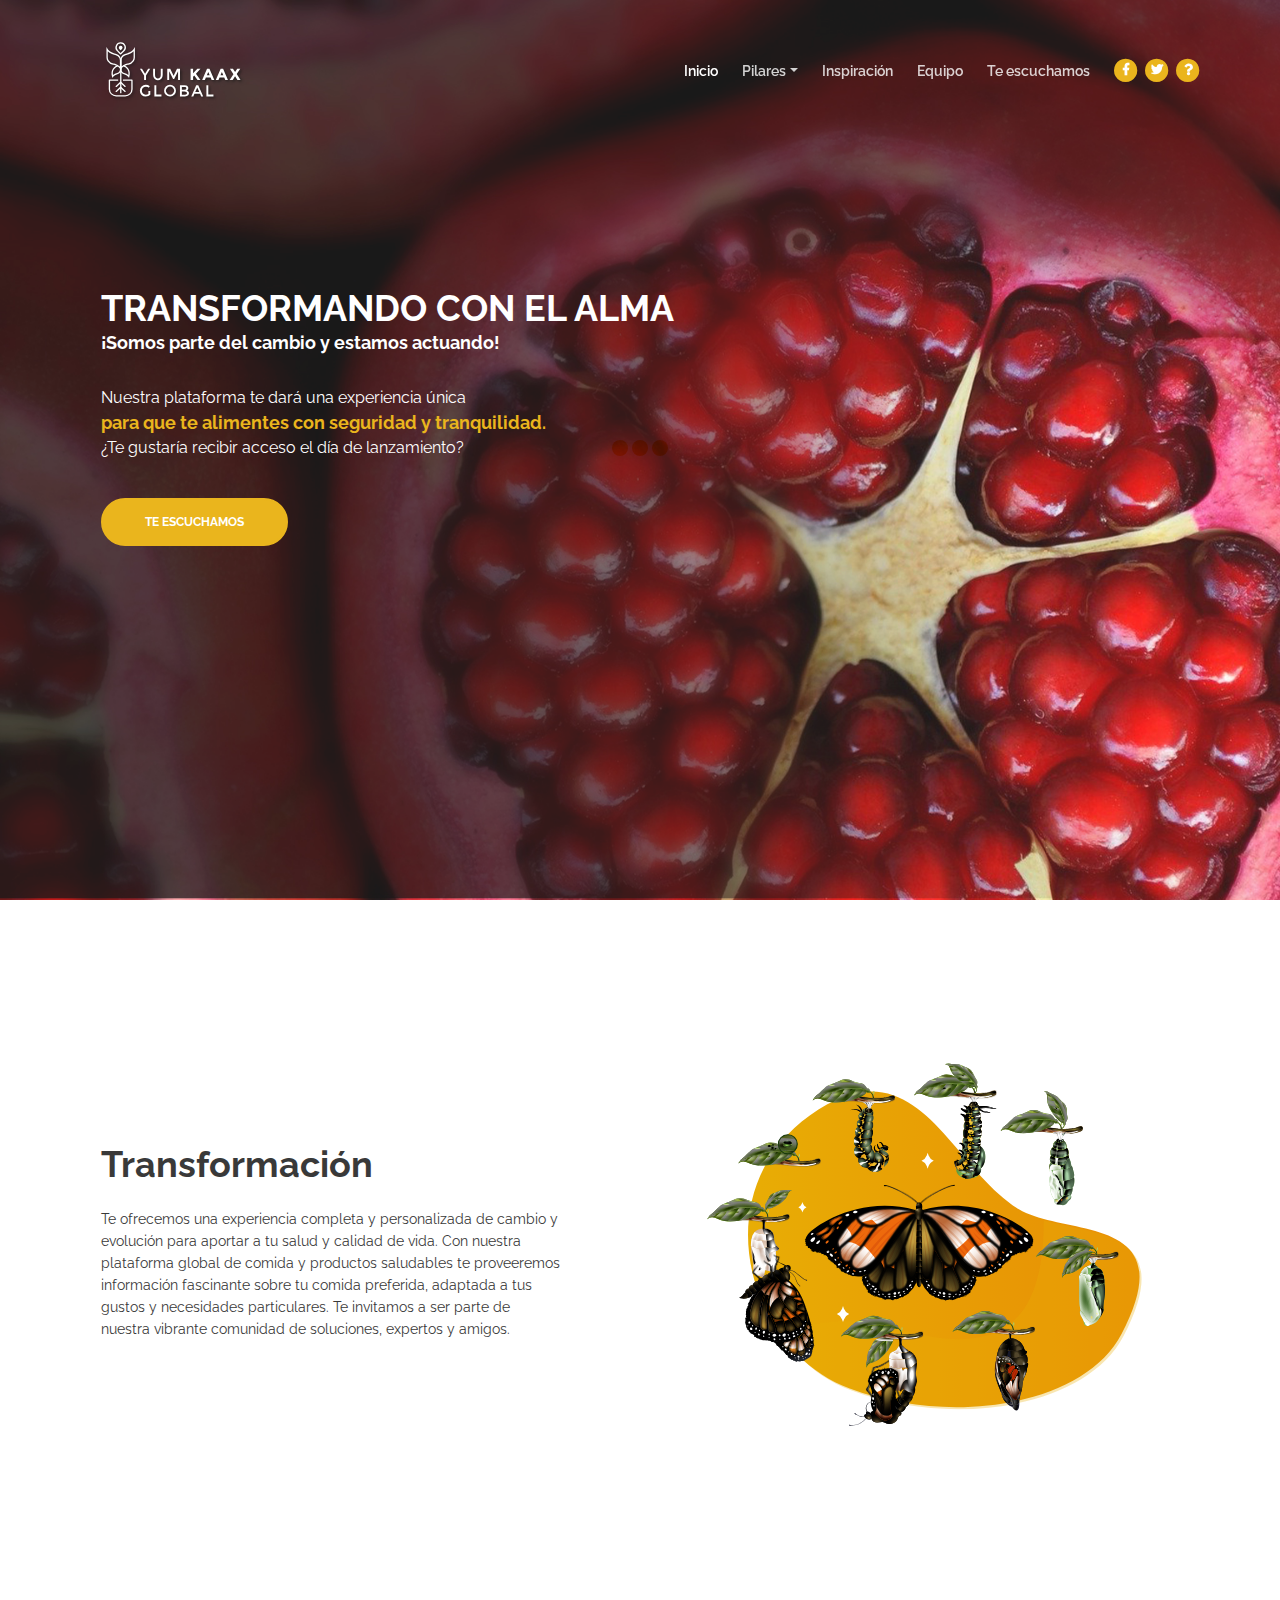
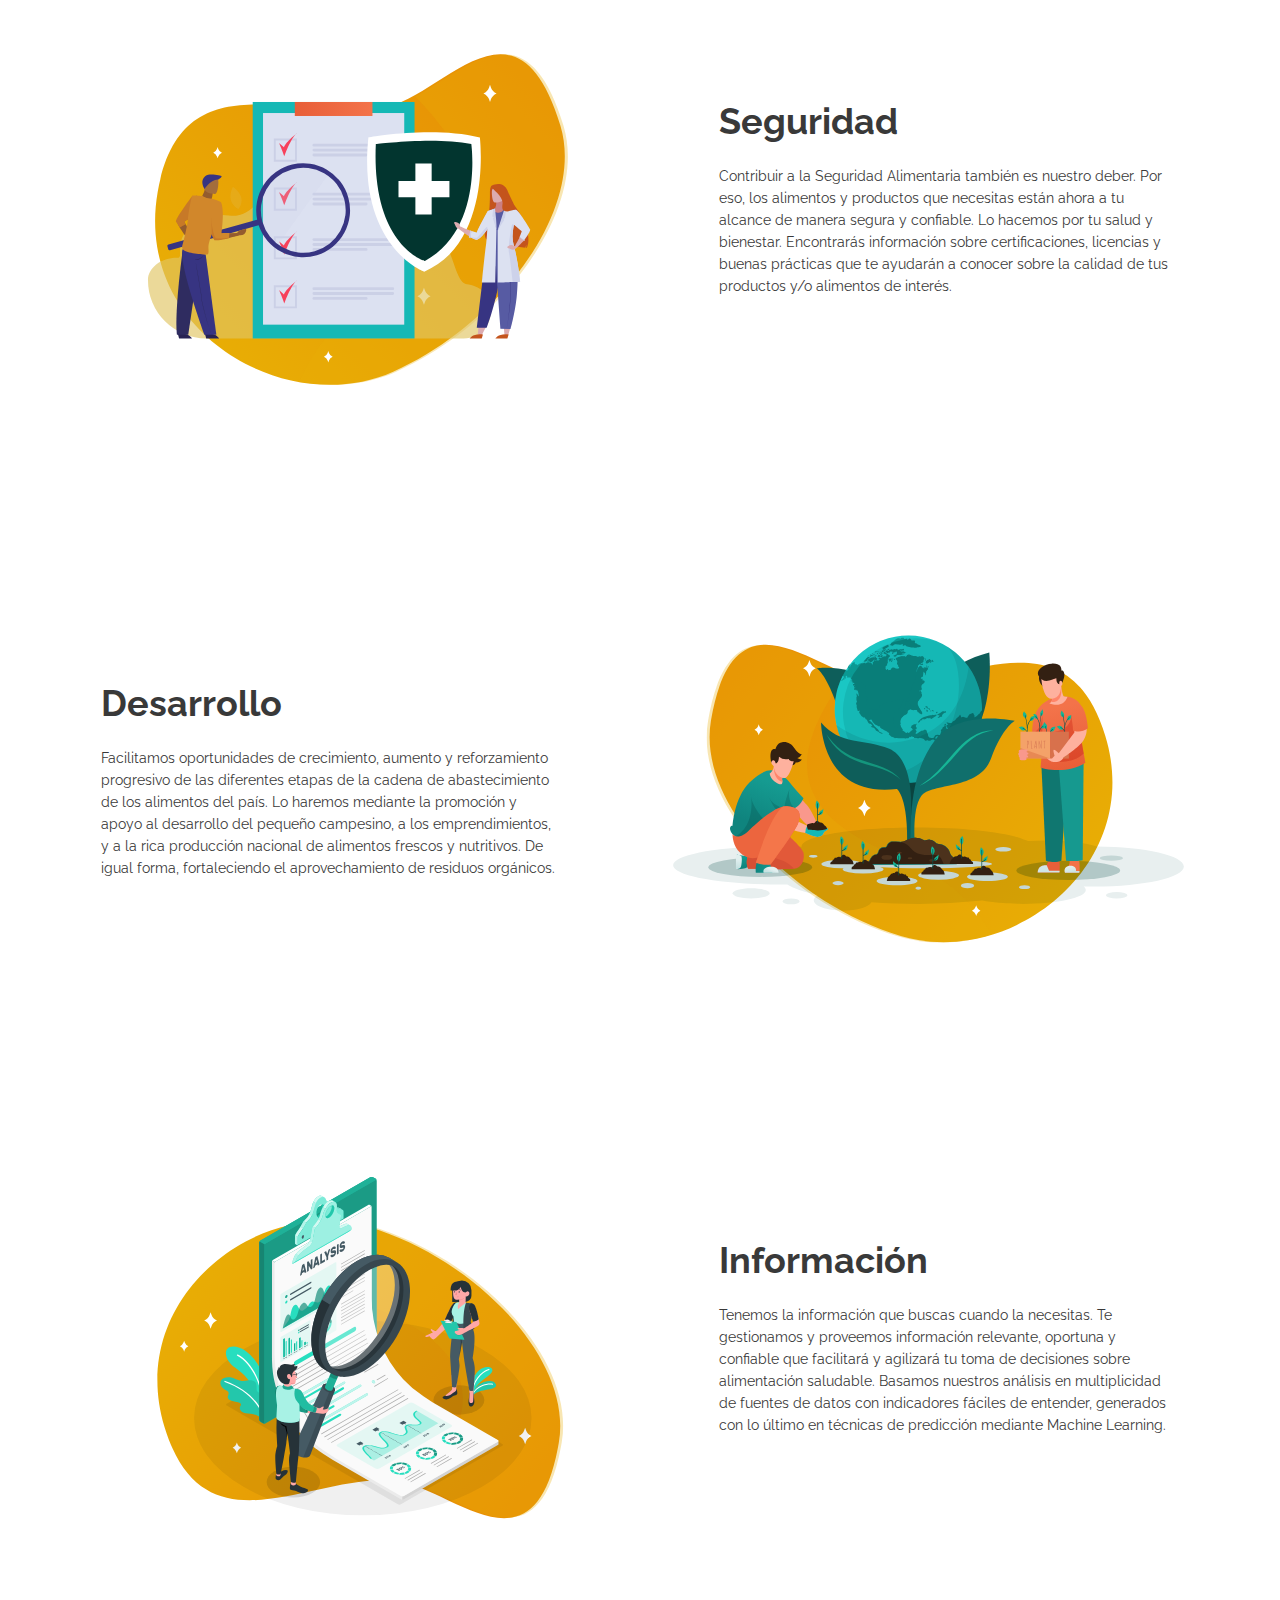
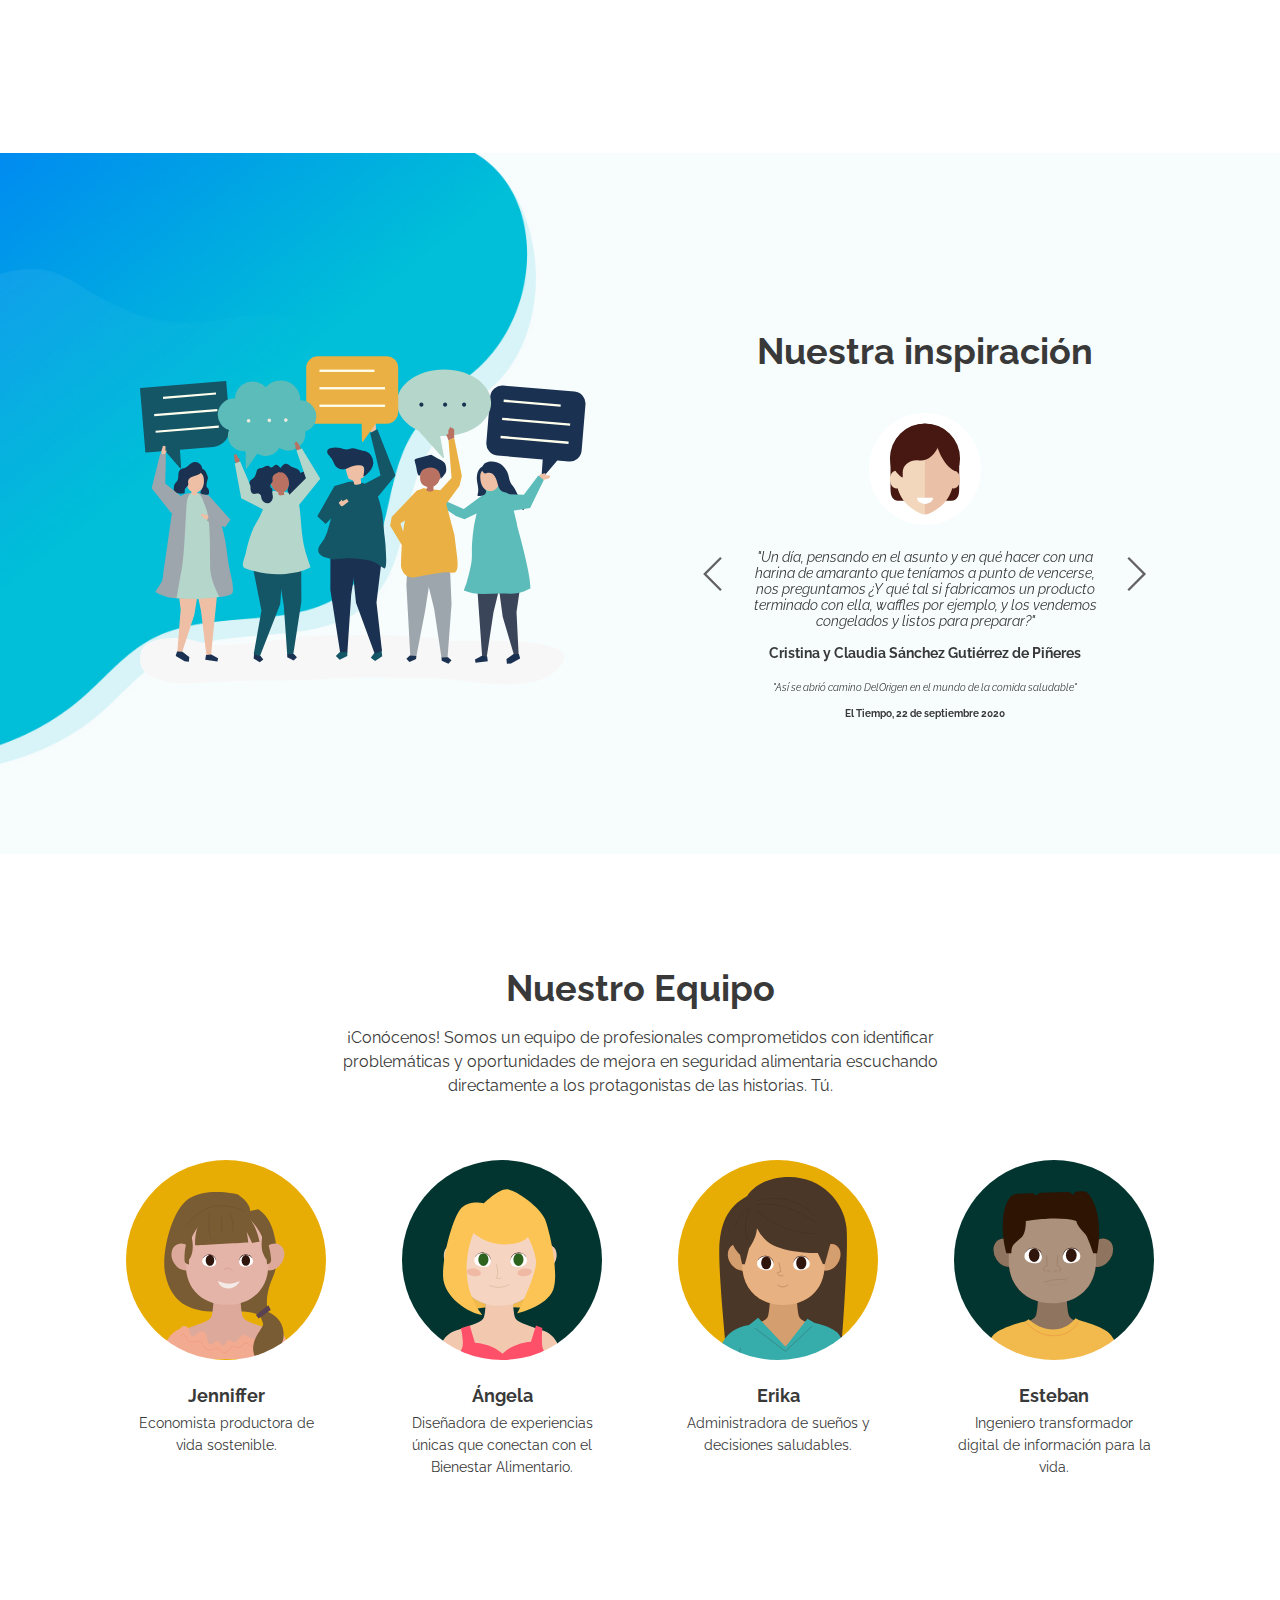
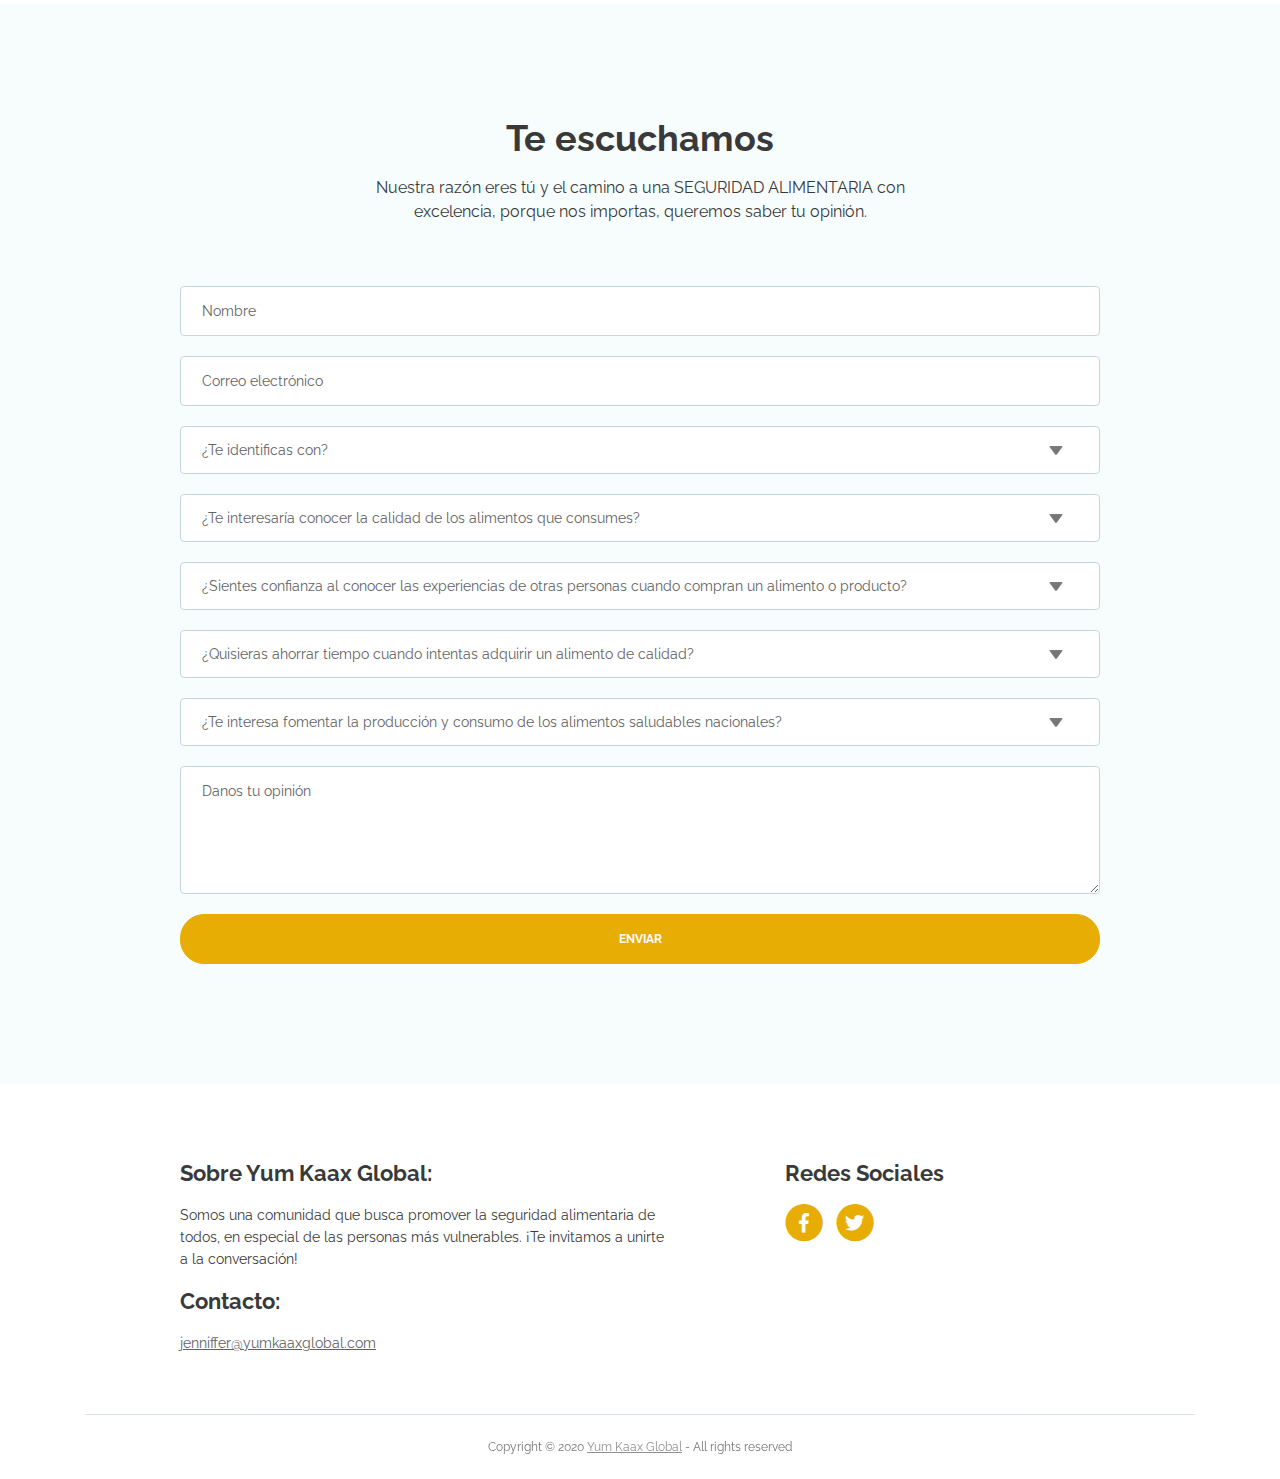
==== commit 6dd0f09f: "Header content configuration" ====
--- a/index.html
+++ b/index.html
@@ -130,7 +130,7 @@
                             <h2><span class="turquoise">TRANSFORMANDO CON EL ALMA<h5 class="turquoise">¡Somos parte del cambio y estamos actuando!</h5></span></h2>
                             <br>
                             <p class="p-large-header">
-                                Nuestra plataforma te dará una experiencia única <br><h7 class="turquoise-1">para que te alimentes con seguridad y tranquilildad.</h5>
+                                Nuestra plataforma te dará una experiencia única <br><h7 class="turquoise-1">para que te alimentes con seguridad y tranquilidad.</h7><br>¿Te gustaría recibir acceso el día de lanzamiento?  
                             </p>
                             <br>
                             <a class="btn-solid-lg page-scroll" href="#contact">TE ESCUCHAMOS</a>
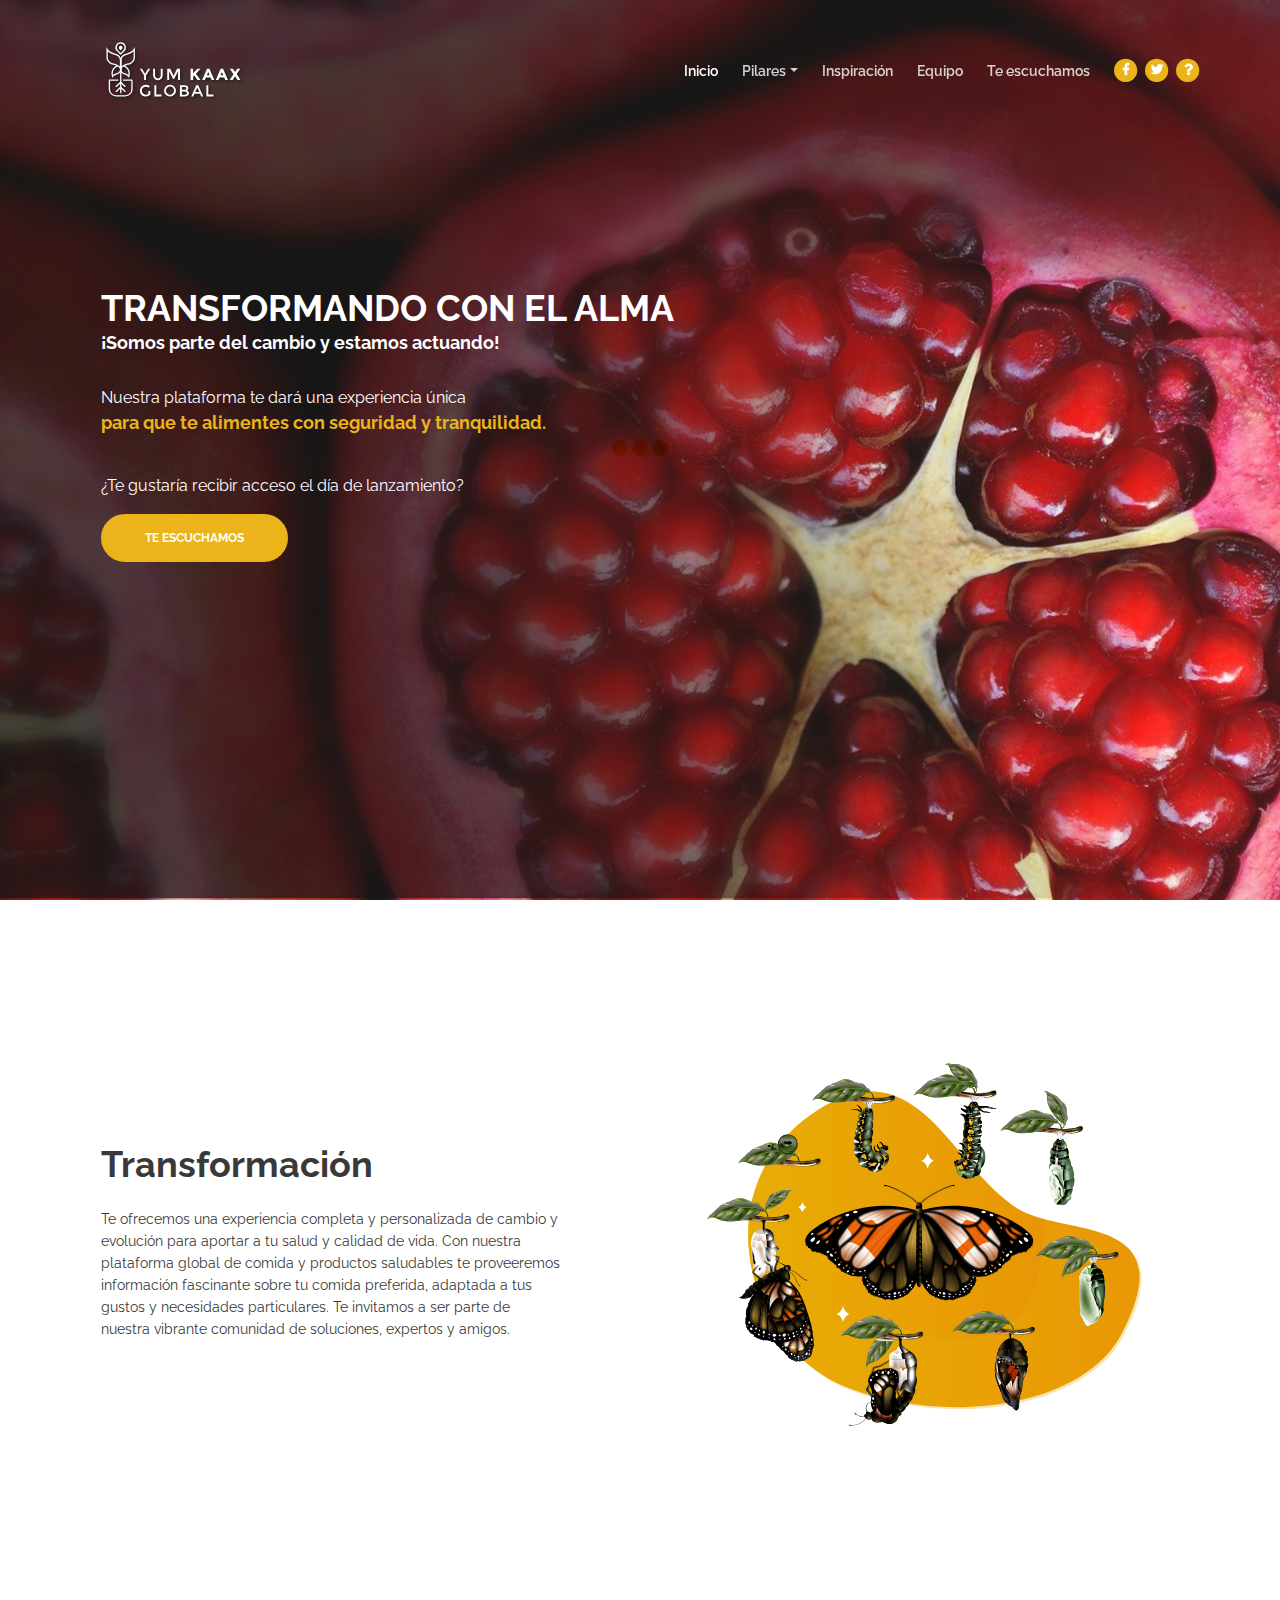
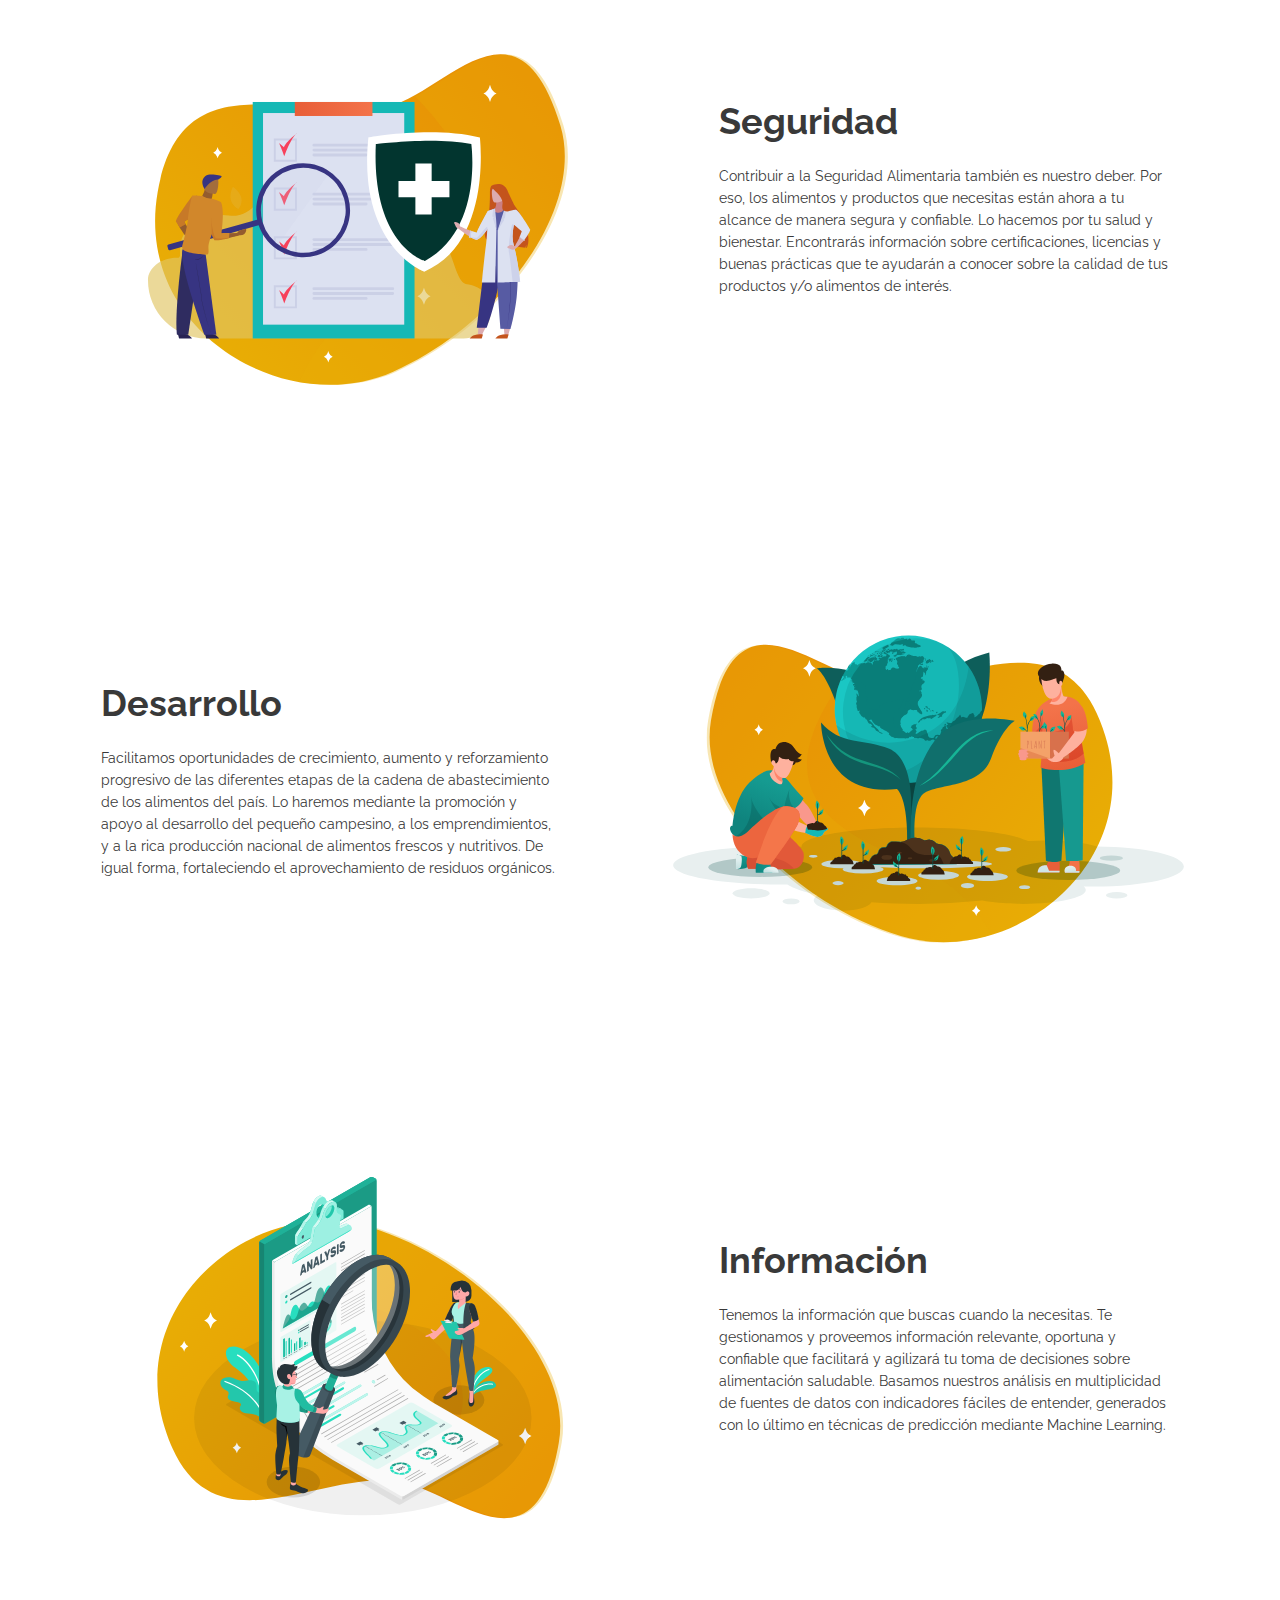
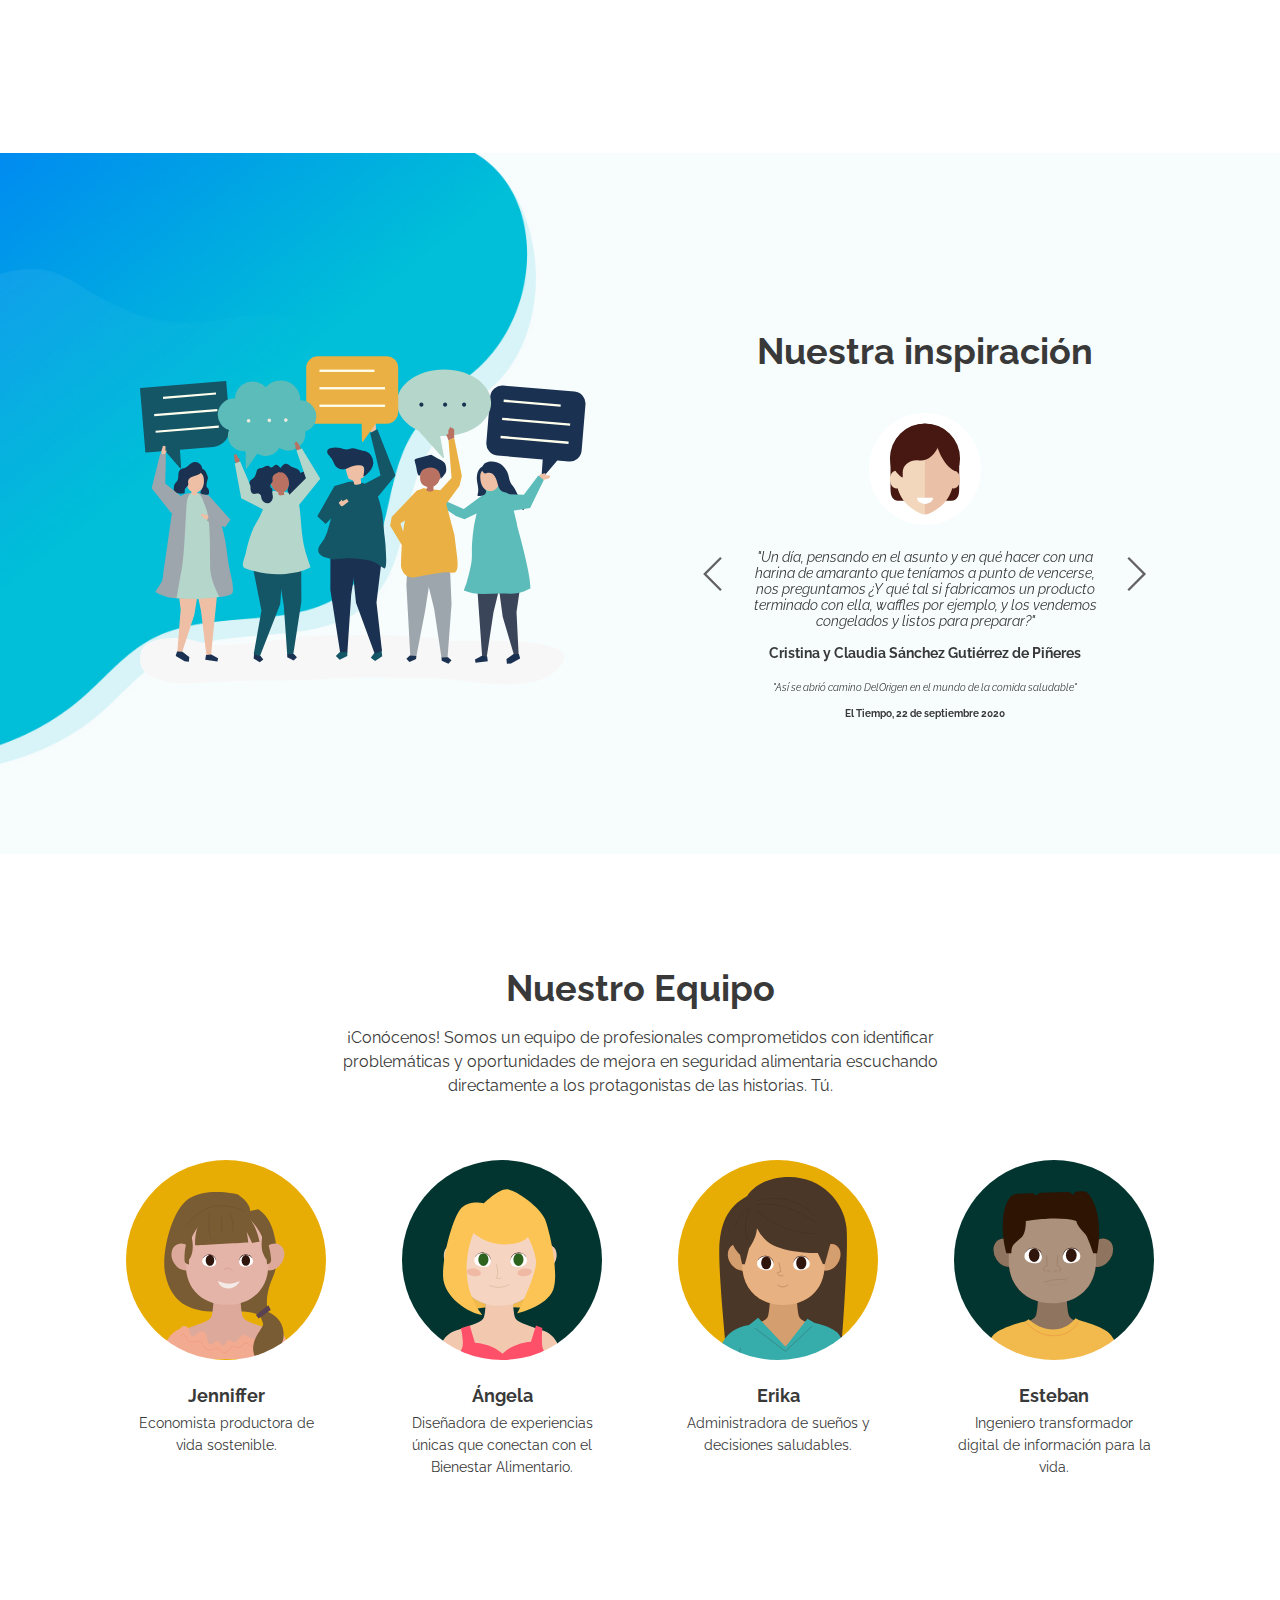
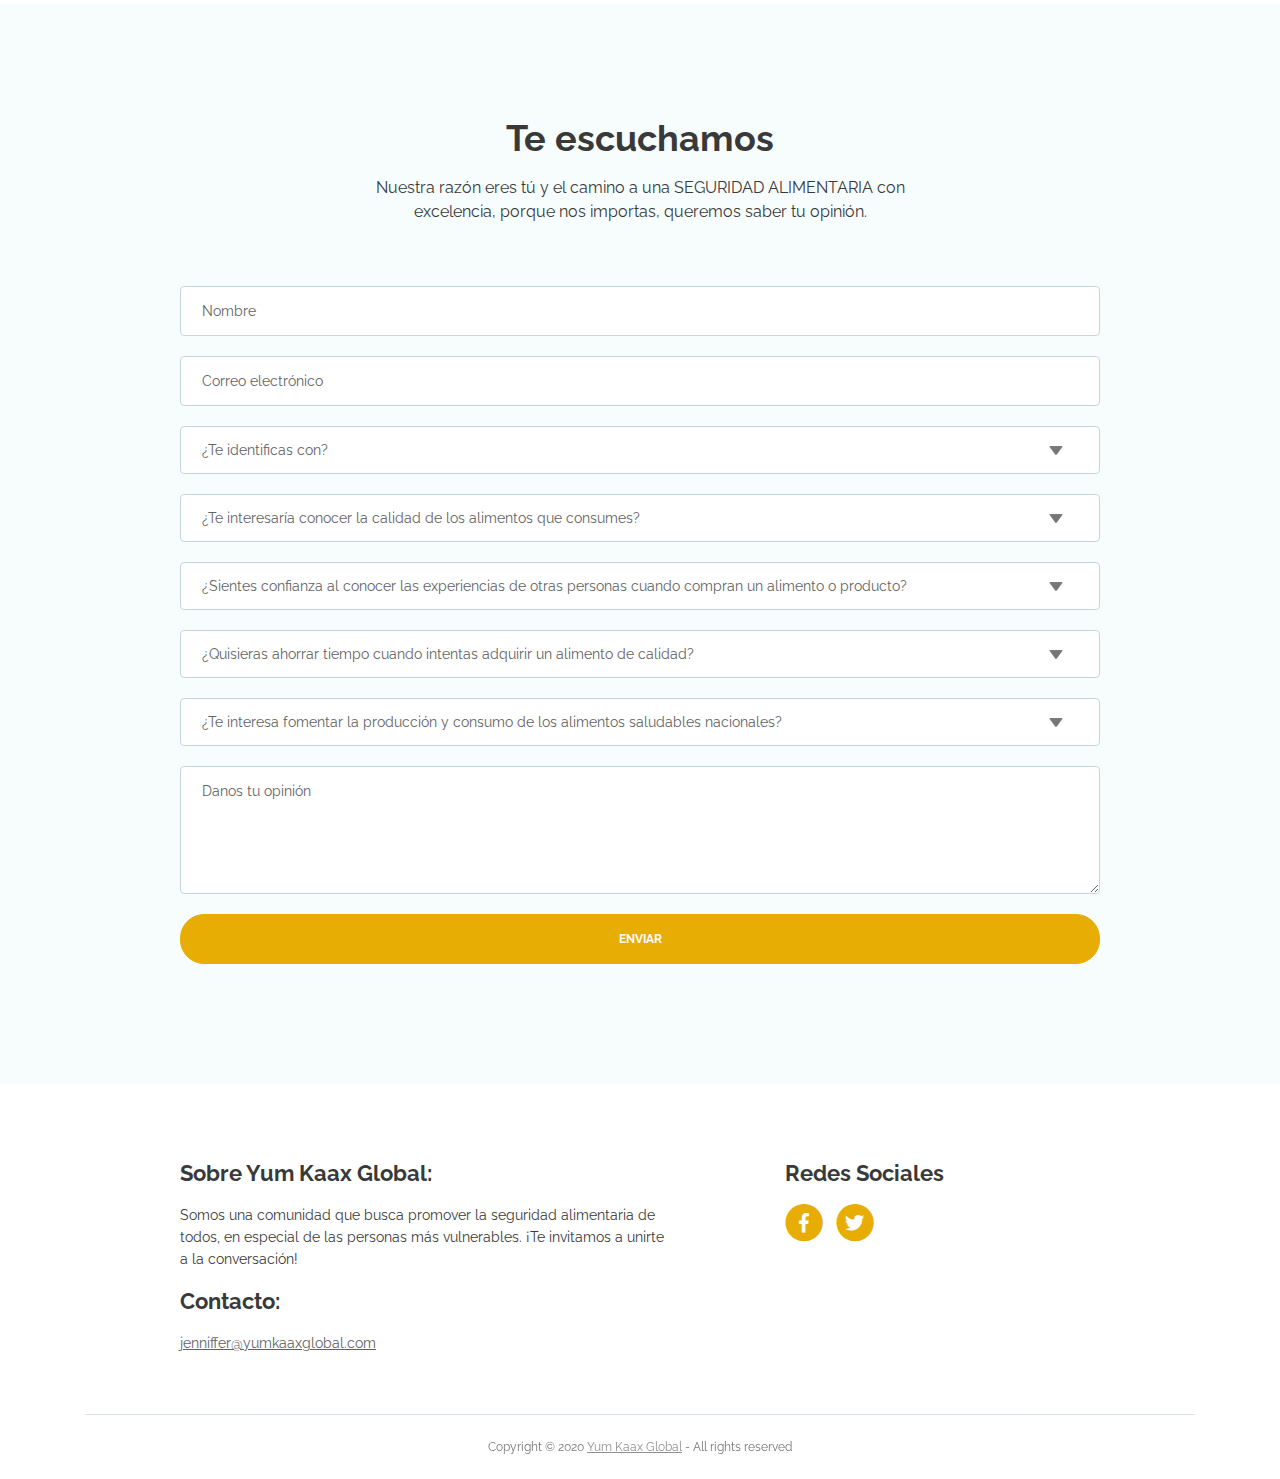
==== commit 974dd929: "Header content configuration v1" ====
--- a/index.html
+++ b/index.html
@@ -130,9 +130,12 @@
                             <h2><span class="turquoise">TRANSFORMANDO CON EL ALMA<h5 class="turquoise">¡Somos parte del cambio y estamos actuando!</h5></span></h2>
                             <br>
                             <p class="p-large-header">
-                                Nuestra plataforma te dará una experiencia única <br><h7 class="turquoise-1">para que te alimentes con seguridad y tranquilidad.</h7><br>¿Te gustaría recibir acceso el día de lanzamiento?  
+                                Nuestra plataforma te dará una experiencia única <br><h7 class="turquoise-1">para que te alimentes con seguridad y tranquilidad.</h7>
                             </p>
                             <br>
+                            <p class="p-large-header">
+                                ¿Te gustaría recibir acceso el día de lanzamiento?
+                            </p>
                             <a class="btn-solid-lg page-scroll" href="#contact">TE ESCUCHAMOS</a>
                         </div>
                     </div>
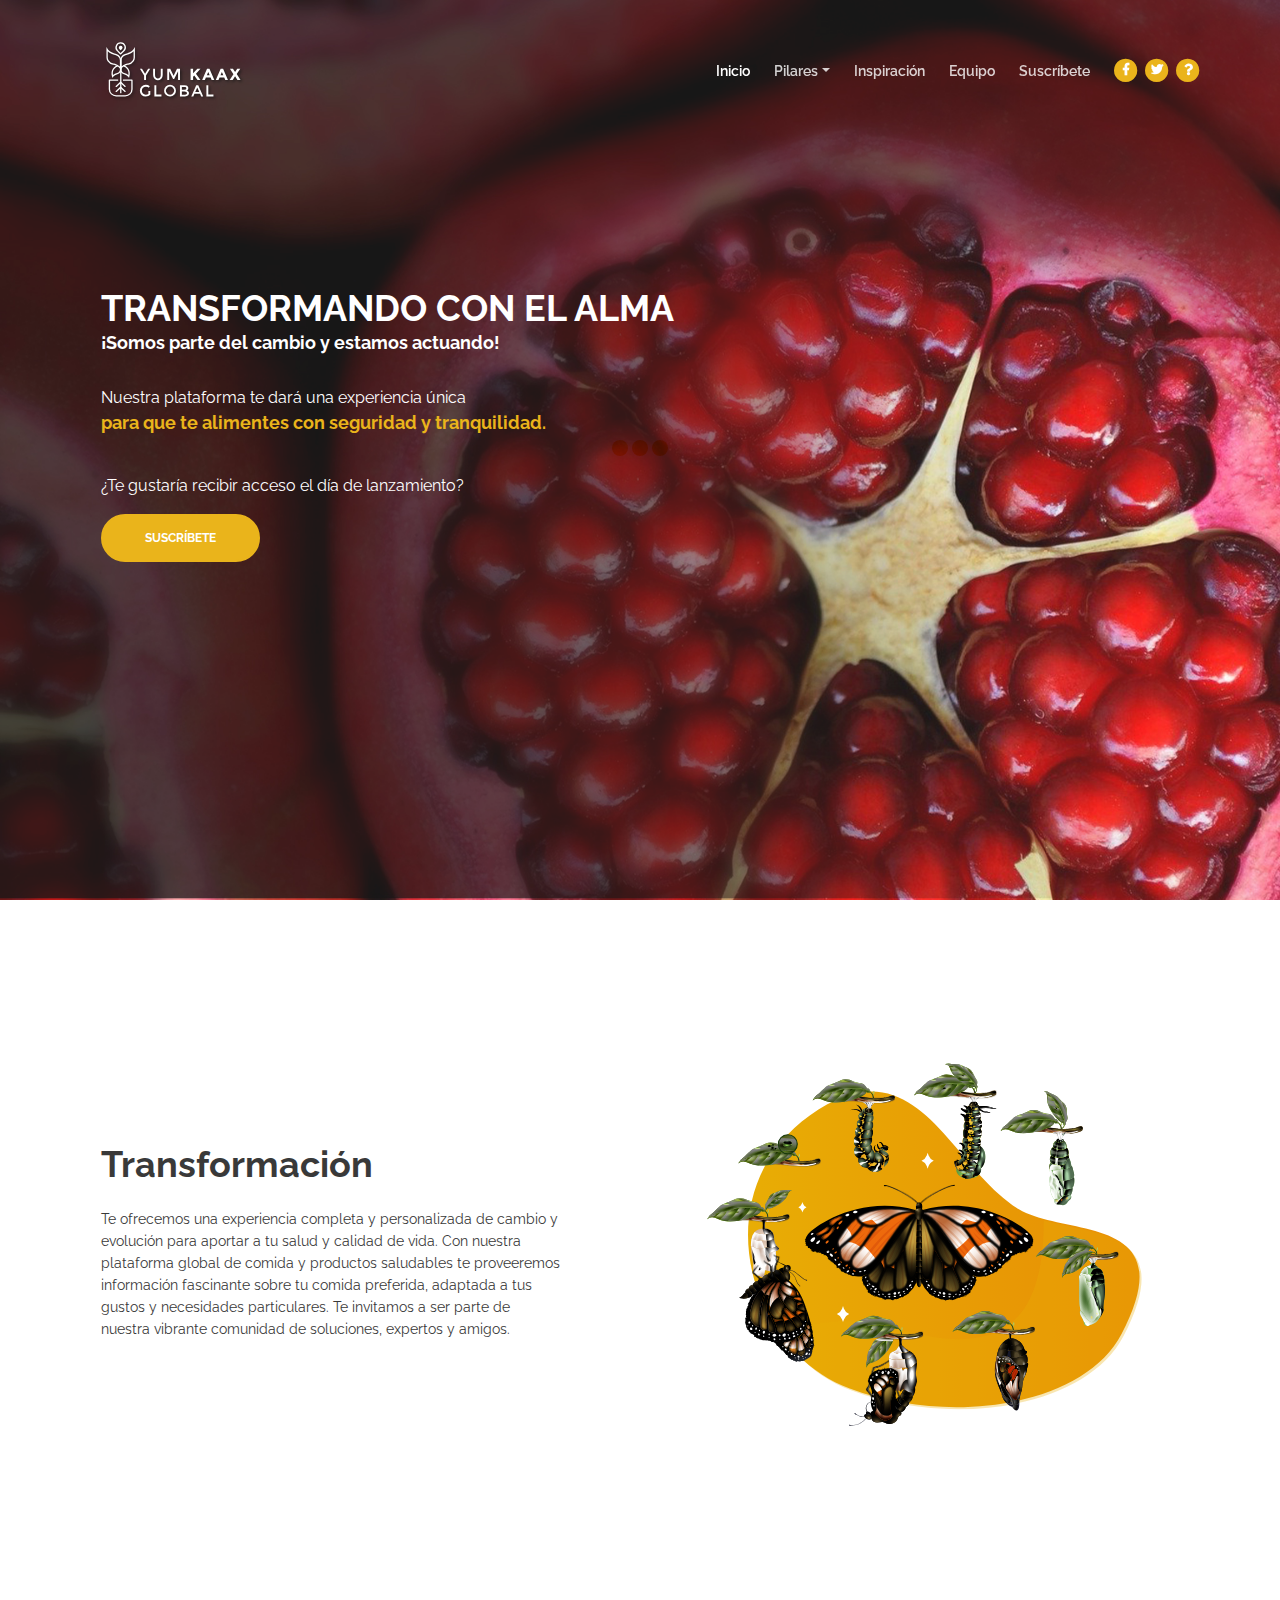
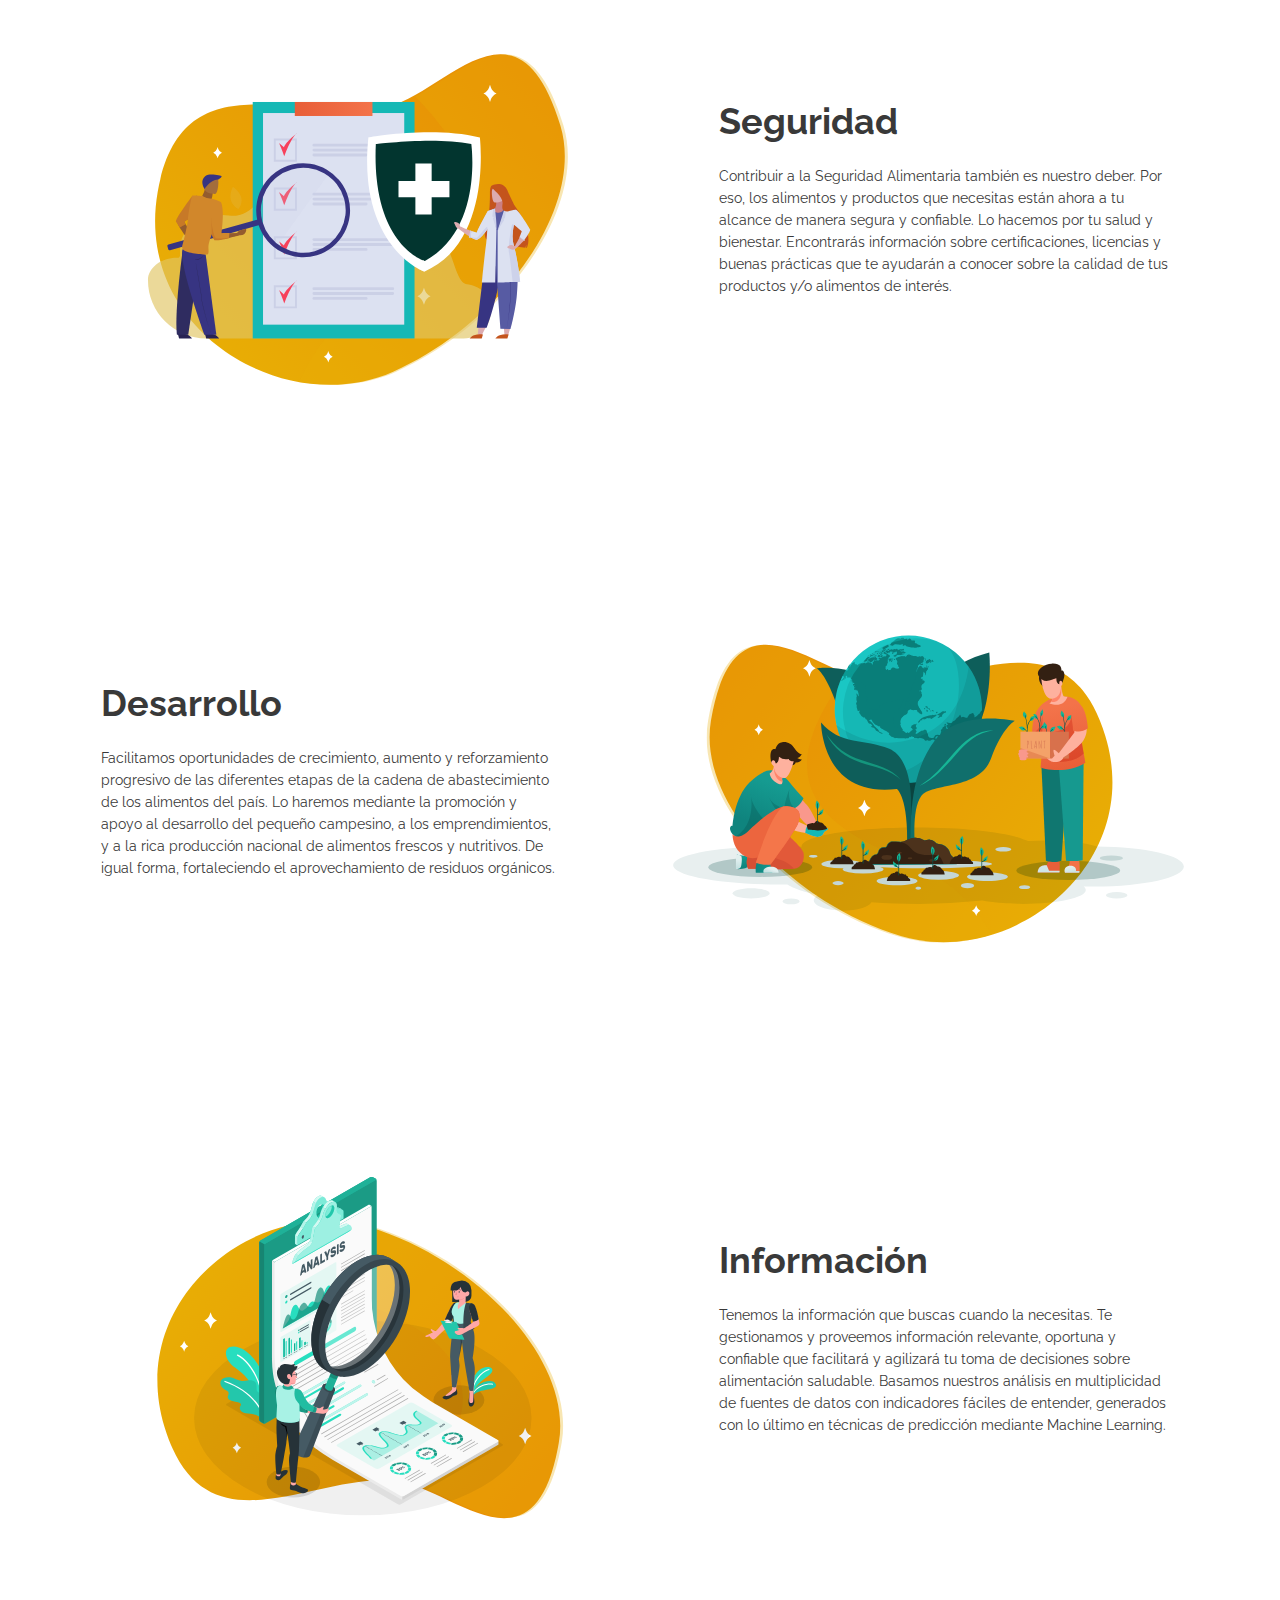
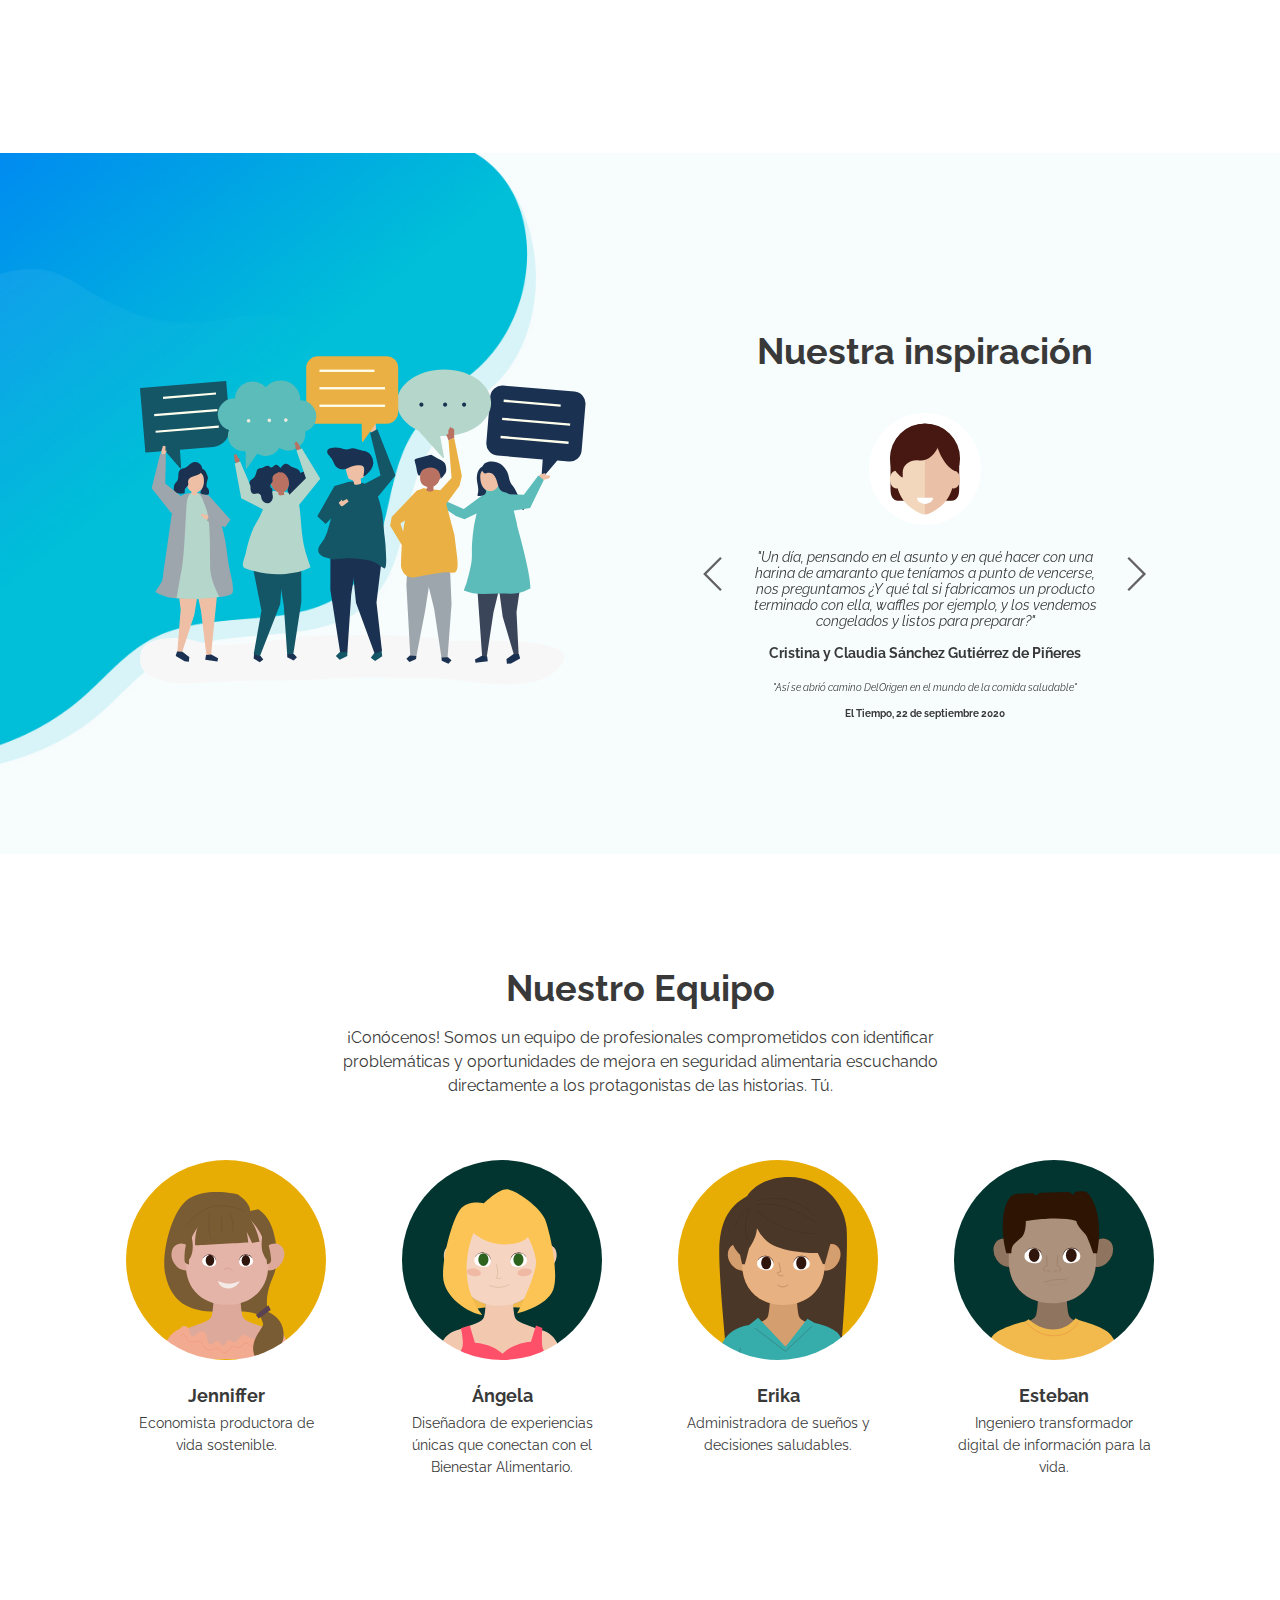
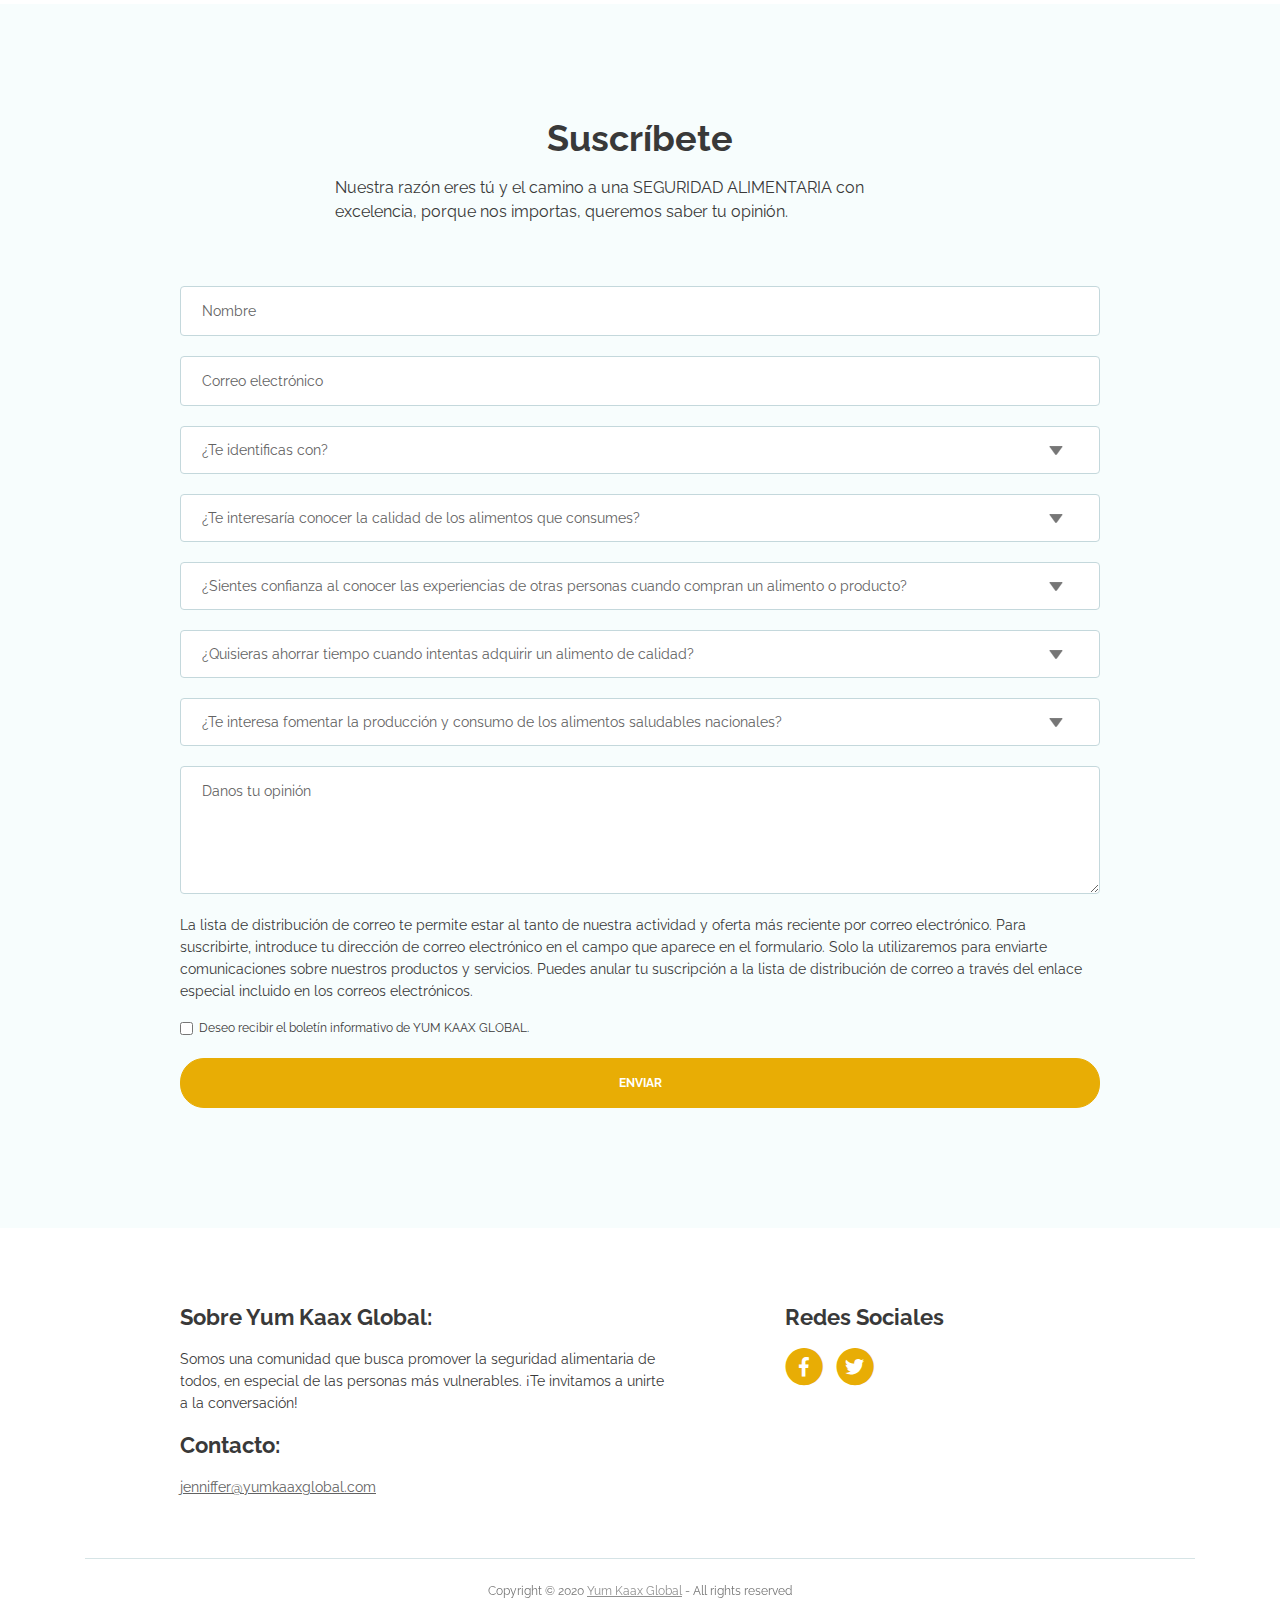
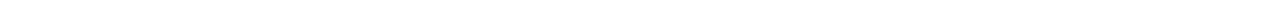
==== commit 8abd26fd: "Delete PHP - Form configuration" ====
--- a/index.html
+++ b/index.html
@@ -1,12 +1,13 @@
 <!DOCTYPE html>
 <html lang="en">
+
 <head>
     <meta charset="utf-8">
     <meta name="viewport" content="width=device-width, initial-scale=1, shrink-to-fit=no">
     
     <!-- SEO Meta Tags -->
-    <meta name="description" content="Create a stylish landing page for your business startup and get leads for the offered services with this HTML landing page template.">
-    <meta name="author" content="Inovatik">
+    <meta name="description" content="Transformando con el alma - @yumkaaxglobal  · Sitio web de salud y bienestar-Somos una comunidad que busca promover la seguridad alimentaria de todos, y en especial las personas más vulnerables. ¡Te invitamos a unirte a la conversación!">
+    <meta name="author" content="YumKaaxGlobal">
 
     <!-- OG Meta Tags to improve the way the post looks when you share the page on LinkedIn, Facebook, Google+ -->
 	<meta property="og:site_name" content="" /> <!-- website name -->
@@ -92,7 +93,7 @@
                     <a class="nav-link page-scroll" href="#about">Equipo</a>
                 </li>
                 <li class="nav-item">
-                    <a class="nav-link page-scroll" href="#contact">Te escuchamos </a>
+                    <a class="nav-link page-scroll" href="#contact">Suscríbete</a>
                 </li>
             </ul>
             <span class="nav-item social-icons">
@@ -119,7 +120,6 @@
     </nav> <!-- end of navbar -->
     <!-- end of navigation -->
 
-
     <!-- Header -->
     <header id="header" class="header">
         <div class="header-content">
@@ -136,7 +136,7 @@
                             <p class="p-large-header">
                                 ¿Te gustaría recibir acceso el día de lanzamiento?
                             </p>
-                            <a class="btn-solid-lg page-scroll" href="#contact">TE ESCUCHAMOS</a>
+                            <a class="btn-solid-lg page-scroll" href="#contact">SUSCRÍBETE</a>
                         </div>
                     </div>
                     <div class="col-lg-4">   
@@ -146,10 +146,10 @@
             </div>
         </div>
     </header>
-    <!-- end of header -->
-
-
-    <!-- Details 1 -->
+    <!-- end of Header -->
+
+
+    <!-- Transformation -->
     <div id="transformation" class="basic-1">
         <div class="container">
             <div class="row">
@@ -167,10 +167,10 @@
             </div> <!-- end of row -->
         </div> <!-- end of container -->
     </div> <!-- end of basic-1 -->
-    <!-- end of details 1 -->
-
-
-    <!-- Details 2 -->
+    <!-- end of Transformation -->
+
+
+    <!-- Security -->
     <div id="security" class="basic-2">
         <div class="container">
             <div class="row">
@@ -188,10 +188,10 @@
             </div> <!-- end of row -->
         </div> <!-- end of container -->
     </div> <!-- end of basic-1 -->
-    <!-- end of details 2 -->
-
-
-    <!-- Details 3 -->
+    <!-- end of Security -->
+
+
+    <!-- Development -->
     <div id="development" class="basic-1">
         <div class="container">
             <div class="row">
@@ -209,10 +209,10 @@
             </div> <!-- end of row -->
         </div> <!-- end of container -->
     </div> <!-- end of basic-1 -->
-    <!-- end of details 1 -->
-
-
-    <!-- Details 4 -->
+    <!-- end of Development -->
+
+
+    <!-- Information -->
     <div id="information" class="basic-6">
         <div class="container">
             <div class="row">
@@ -230,7 +230,7 @@
             </div> <!-- end of row -->
         </div> <!-- end of container -->
     </div> <!-- end of basic-1 -->
-    <!-- end of details 2 -->
+    <!-- end of Information -->
 
 
     <!-- Testimonials -->
@@ -302,7 +302,7 @@
             </div> <!-- end of row -->
         </div> <!-- end of container -->
     </div> <!-- end of slider-2 -->
-    <!-- end of testimonials -->
+    <!-- end of Testimonials -->
 
 
     <!-- About -->
@@ -421,7 +421,7 @@
             </div> <!-- end of row -->
         </div> <!-- end of container -->
     </div> <!-- end of basic-4 -->
-    <!-- end of about -->
+    <!-- end of About -->
 
 
     <!-- Contact -->
@@ -429,8 +429,12 @@
         <div class="container">
             <div class="row">
                 <div class="col-lg-12">
-                    <h2>Te escuchamos</h2>
-                    <p class="p-heading p-large" style="text-align: center;">Nuestra razón eres tú y el camino a una SEGURIDAD ALIMENTARIA con excelencia, porque nos importas, queremos saber tu opinión.</p>
+                    <h2>Suscríbete</h2>
+                    <p class="p-heading p-large">Nuestra razón eres tú y el camino a una SEGURIDAD ALIMENTARIA con excelencia, porque nos importas, queremos saber tu opinión.</p>
+                </div> <!-- end of col -->
+            </div> <!-- end of row -->
+            <div class="row">
+                <div class="col-lg-12">
                 </div> <!-- end of col -->
             </div> <!-- end of row -->
             <div class="row">
@@ -495,6 +499,14 @@
                                 <label class="label-control" for="rmessage">Danos tu opinión</label>
                                 <div class="help-block with-errors"></div>
                             </div>
+                            <p>
+                                La lista de distribución de correo te permite estar al tanto de nuestra actividad y oferta más reciente por correo electrónico.
+                                Para suscribirte, introduce tu dirección de correo electrónico en el campo que aparece en el formulario. Solo la utilizaremos para enviarte comunicaciones sobre nuestros productos y servicios. Puedes anular tu suscripción a la lista de distribución de correo a través del enlace especial incluido en los correos electrónicos.
+                            </p>
+                            <div class="form-group checkbox">
+                                <input type="checkbox" id="cterms" value="Sí" >Deseo recibir el boletín informativo de YUM KAAX GLOBAL.</a> 
+                                <div class="help-block with-errors"></div>
+                            </div>
                             <div class="form-group">
                                 <button type="submit" class="form-control-submit-button">ENVIAR</button>
                             </div>
@@ -504,13 +516,12 @@
                         </form>
                     </div> <!-- end of form-container -->
                     <!-- end of request form -->
-
                 </div> <!-- end of col -->
                 <div class="col-lg-1"></div>
             </div>
         </div> <!-- end of container -->
     </div> <!-- end of form-2 -->
-    <!-- end of contact -->
+    <!-- end of Contact -->
 
 
     <!-- Footer -->
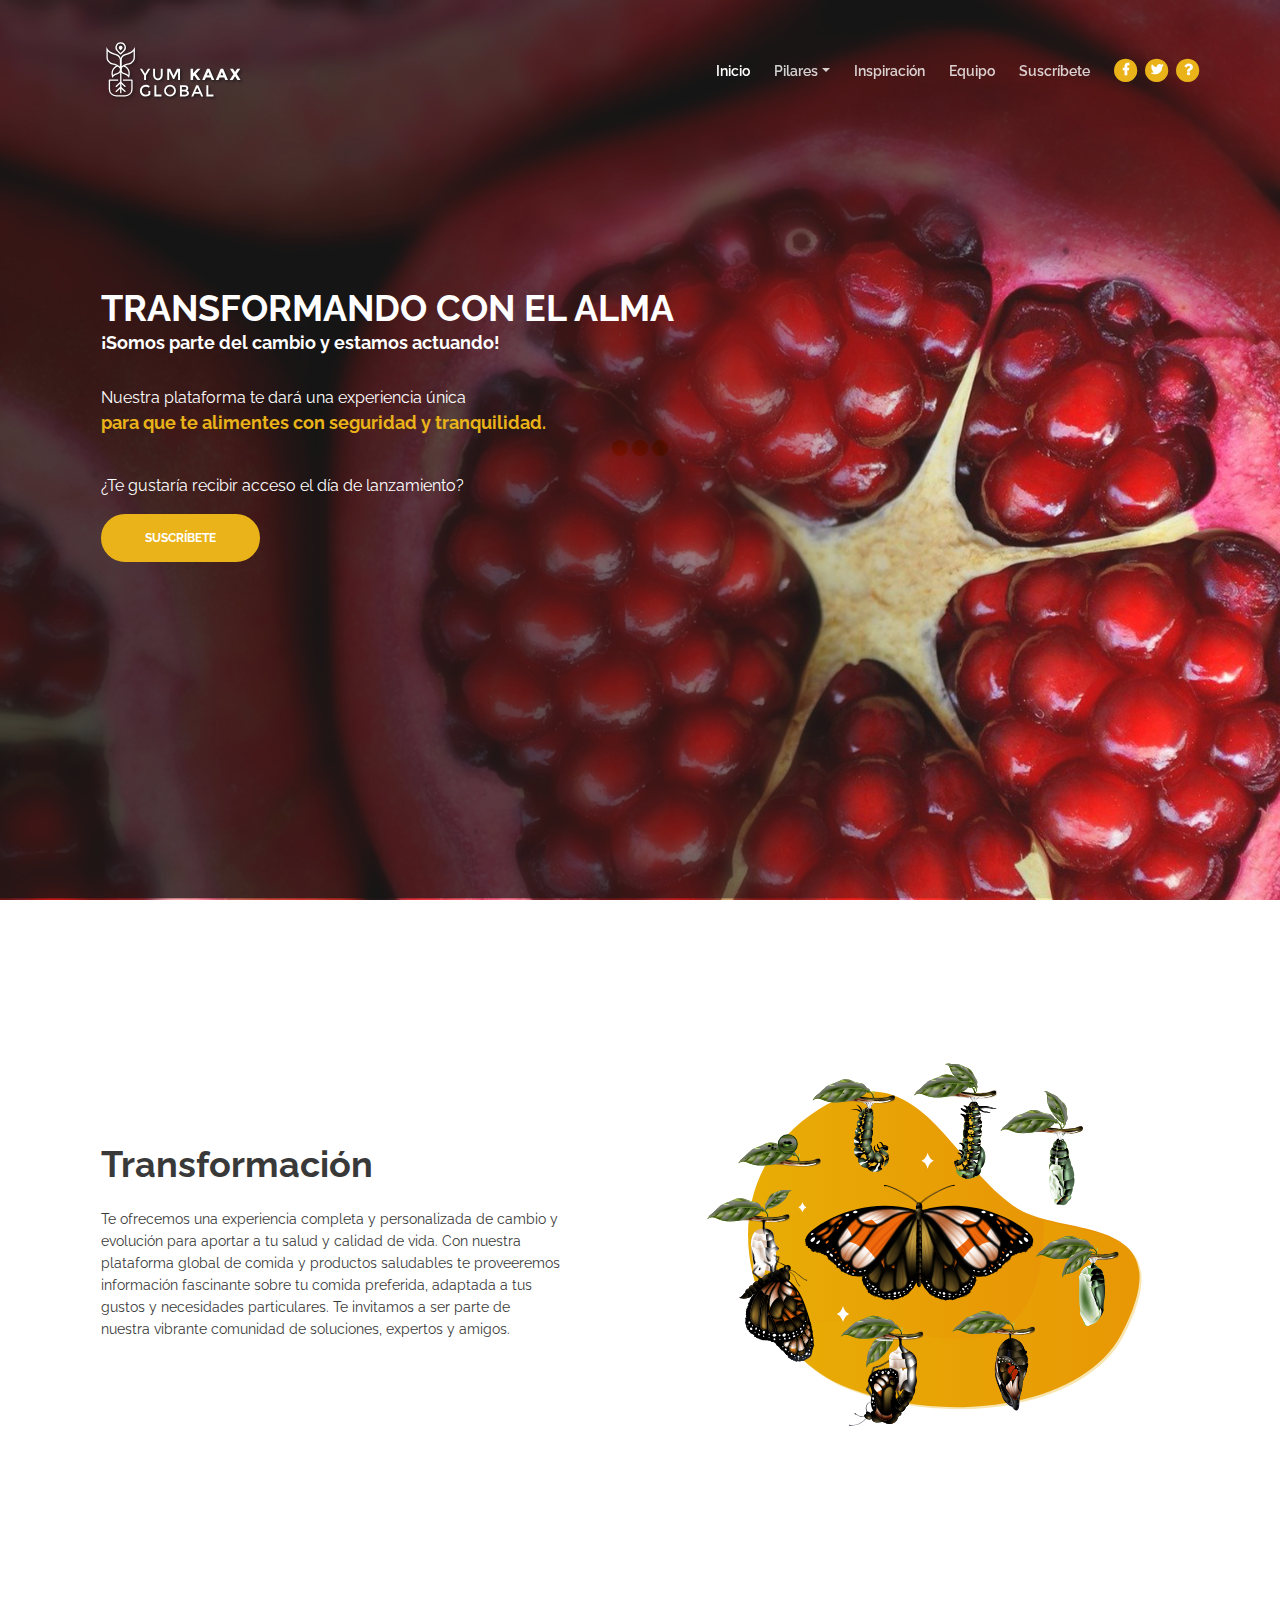
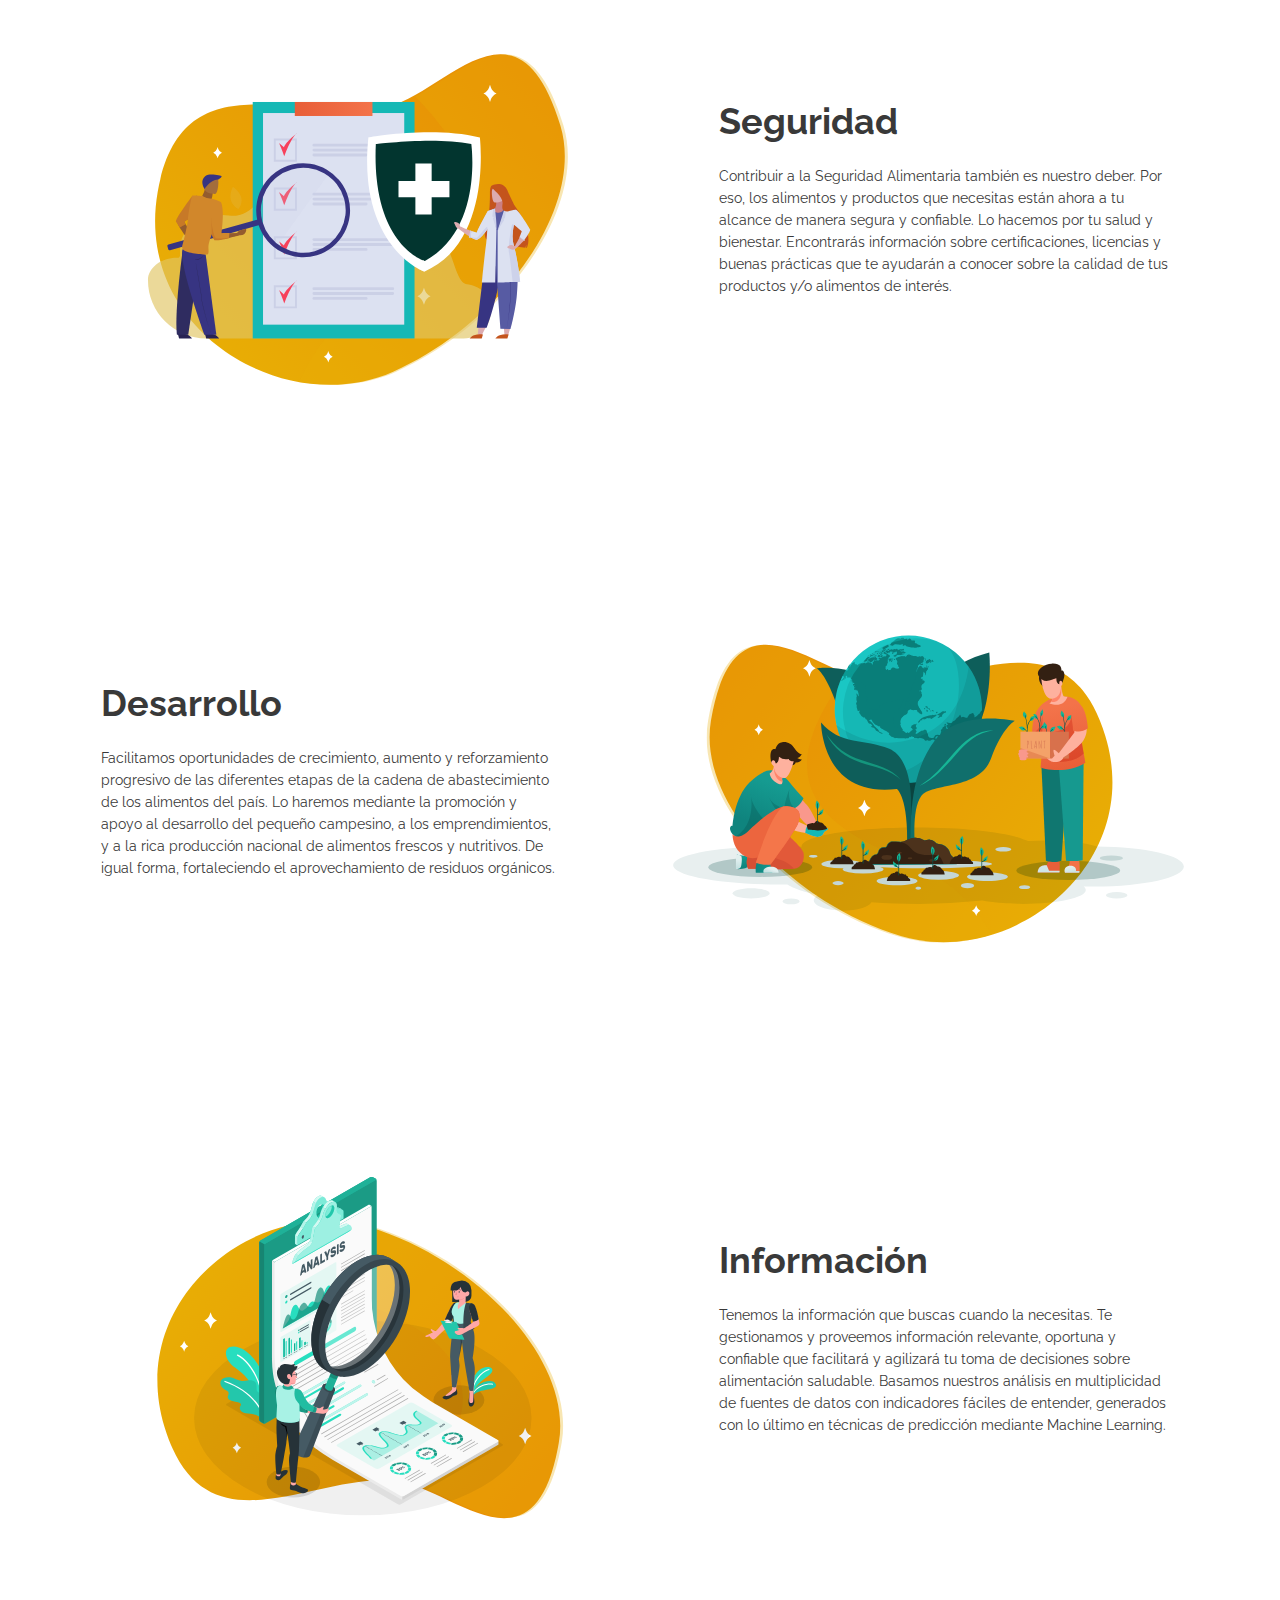
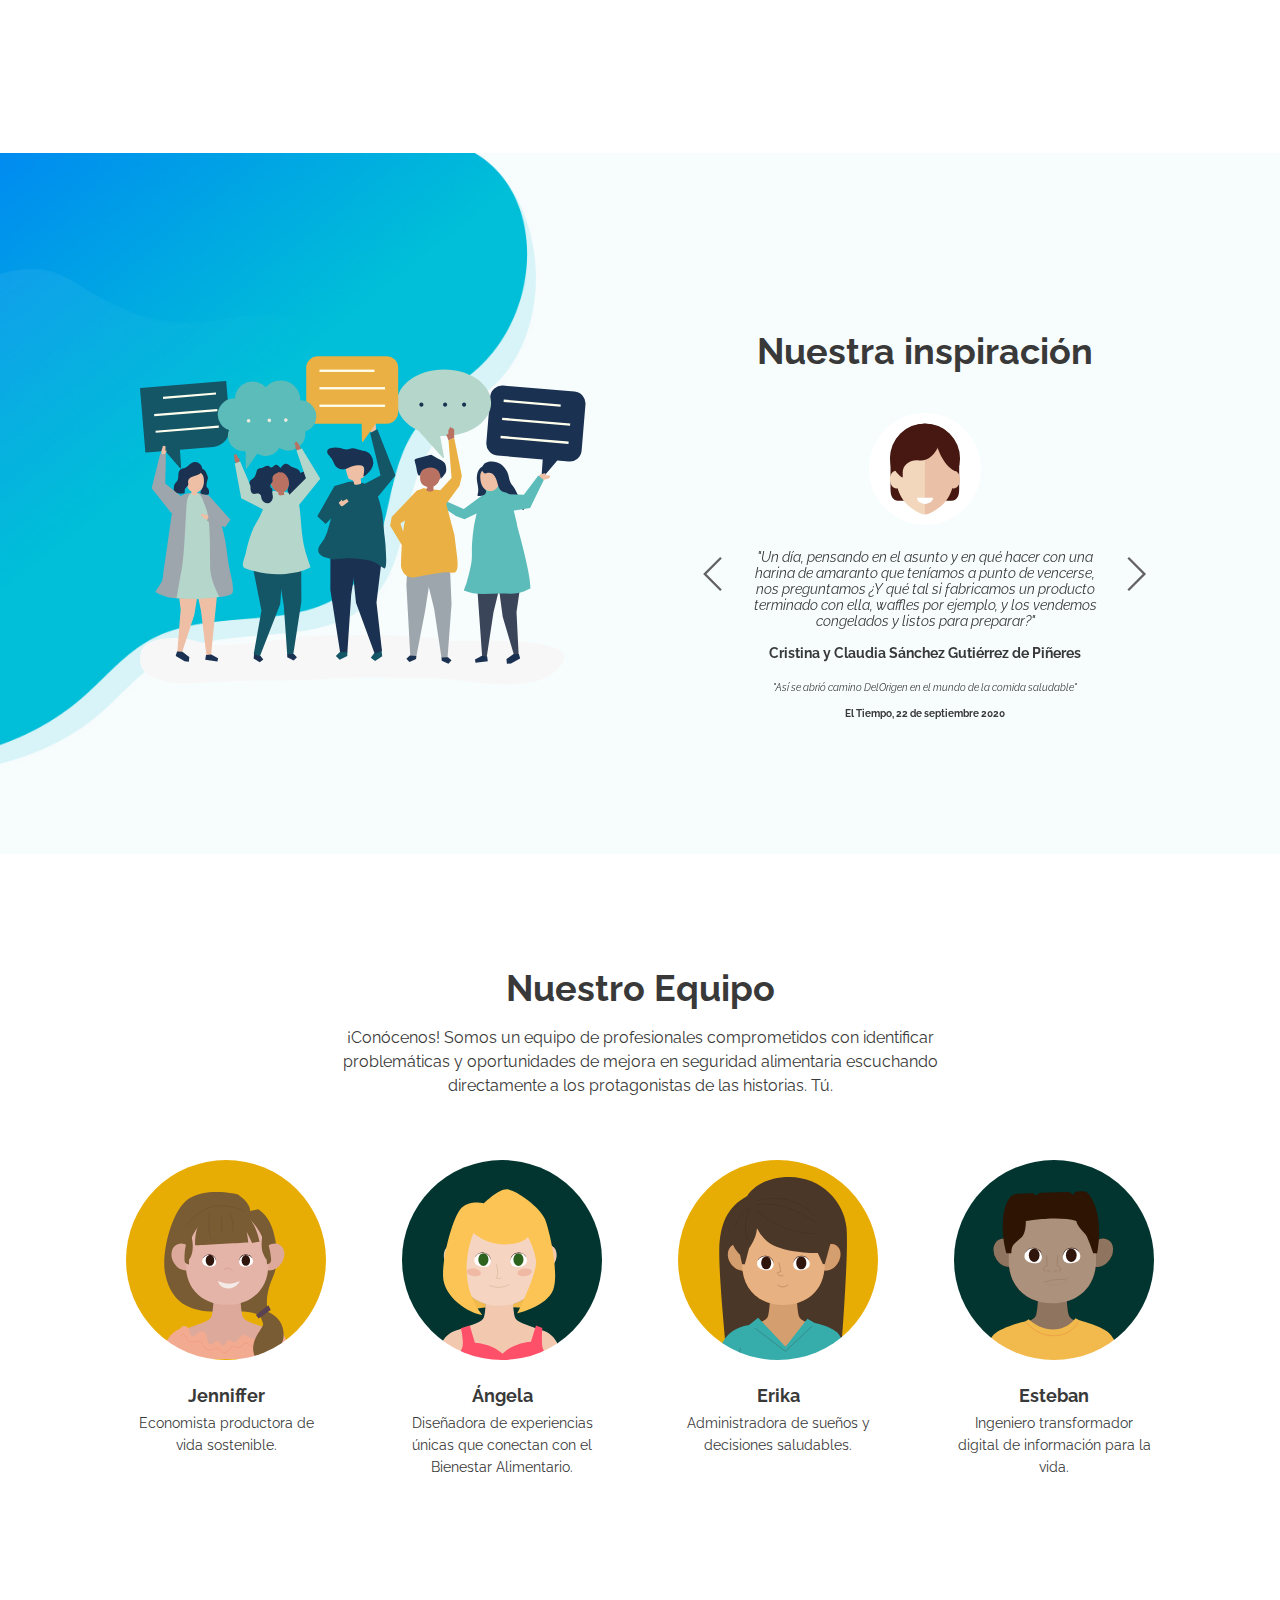
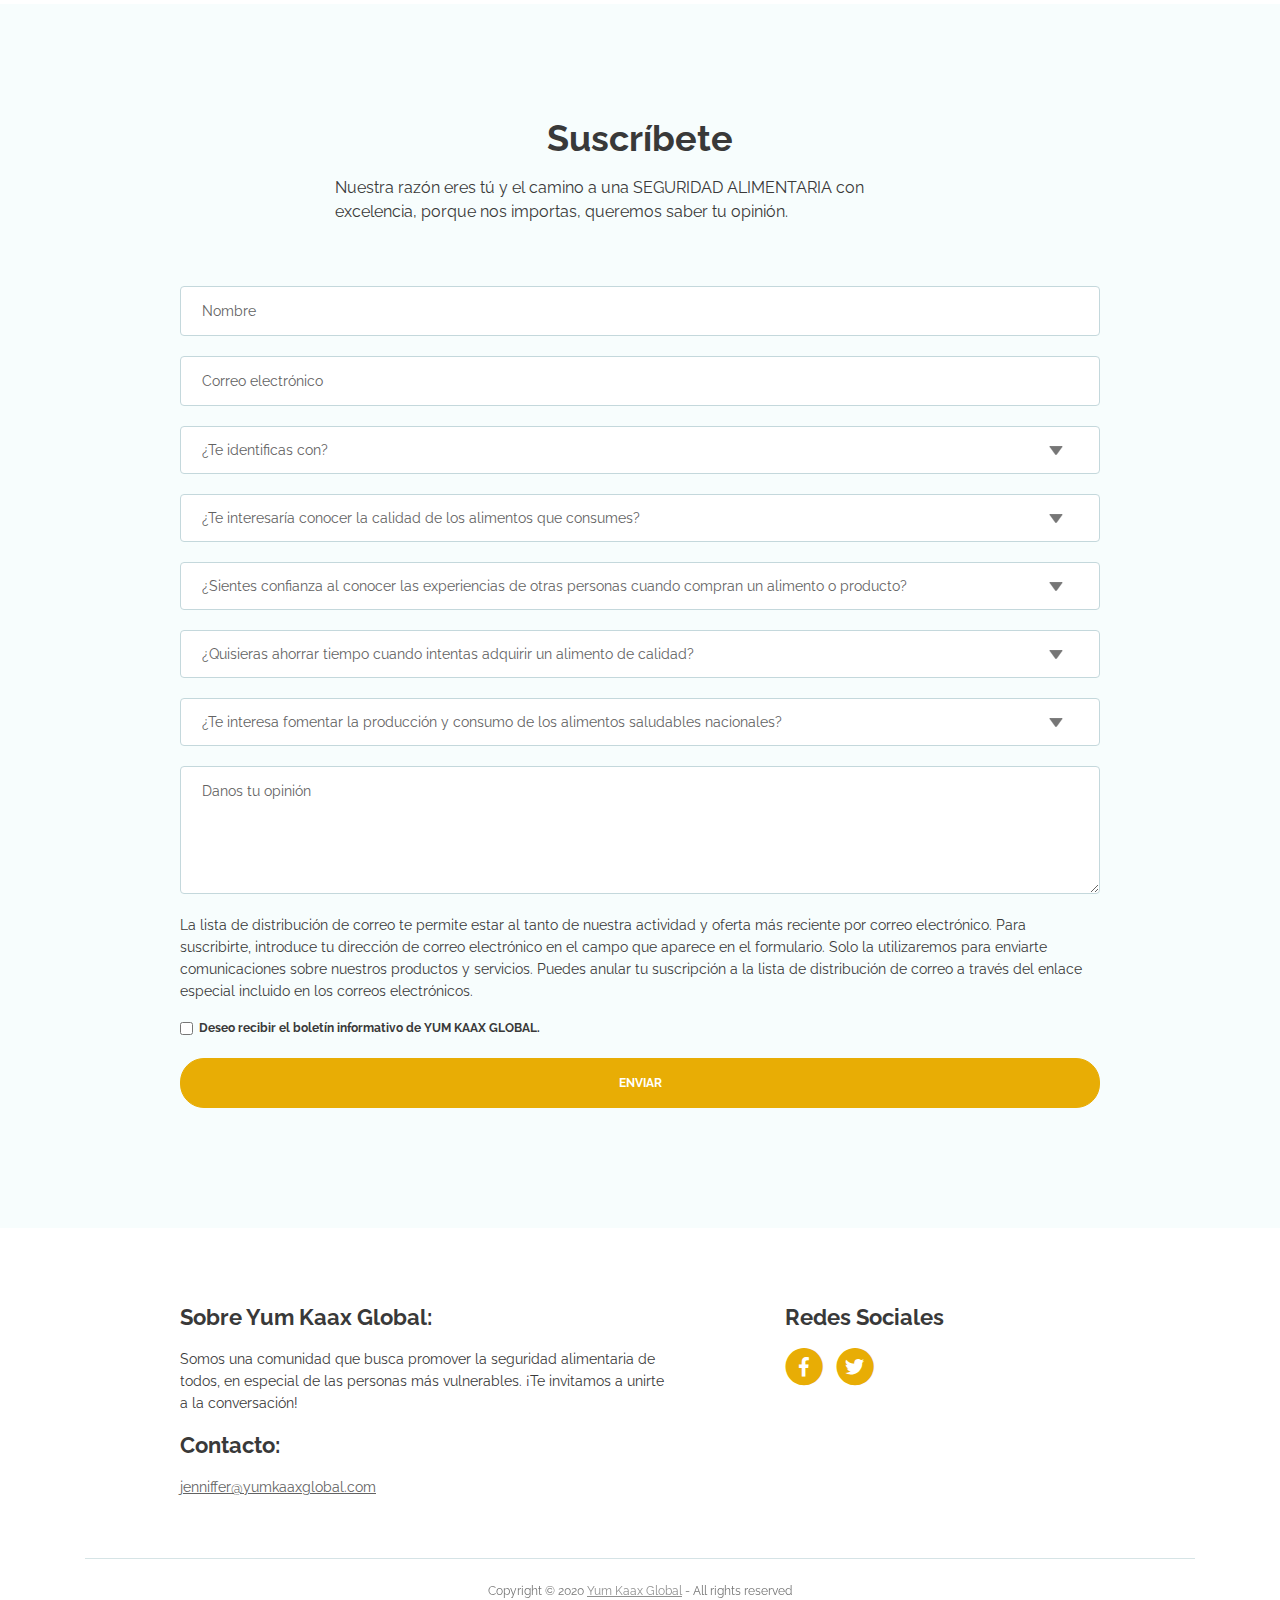
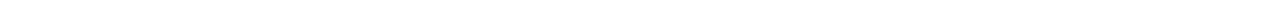
==== commit 6e38ba02: "Meta description" ====
--- a/index.html
+++ b/index.html
@@ -6,7 +6,8 @@
     <meta name="viewport" content="width=device-width, initial-scale=1, shrink-to-fit=no">
     
     <!-- SEO Meta Tags -->
-    <meta name="description" content="Transformando con el alma - @yumkaaxglobal  · Sitio web de salud y bienestar-Somos una comunidad que busca promover la seguridad alimentaria de todos, y en especial las personas más vulnerables. ¡Te invitamos a unirte a la conversación!">
+    <meta name="description" content="Transformando con el alma - yumkaaxglobal - Sitio web de salud y bienestar.">
+    <!-- <meta name="description" content="Transformando con el alma - @yumkaaxglobal - Sitio web de salud y bienestar - Somos una comunidad que busca promover la seguridad alimentaria de todos, y en especial las personas más vulnerables. ¡Te invitamos a unirte a la conversación!"> -->
     <meta name="author" content="YumKaaxGlobal">
 
     <!-- OG Meta Tags to improve the way the post looks when you share the page on LinkedIn, Facebook, Google+ -->
@@ -504,7 +505,7 @@
                                 Para suscribirte, introduce tu dirección de correo electrónico en el campo que aparece en el formulario. Solo la utilizaremos para enviarte comunicaciones sobre nuestros productos y servicios. Puedes anular tu suscripción a la lista de distribución de correo a través del enlace especial incluido en los correos electrónicos.
                             </p>
                             <div class="form-group checkbox">
-                                <input type="checkbox" id="cterms" value="Sí" >Deseo recibir el boletín informativo de YUM KAAX GLOBAL.</a> 
+                                <input type="checkbox" id="cterms" value="Sí" ><b>Deseo recibir el boletín informativo de YUM KAAX GLOBAL.</b></b></a> 
                                 <div class="help-block with-errors"></div>
                             </div>
                             <div class="form-group">
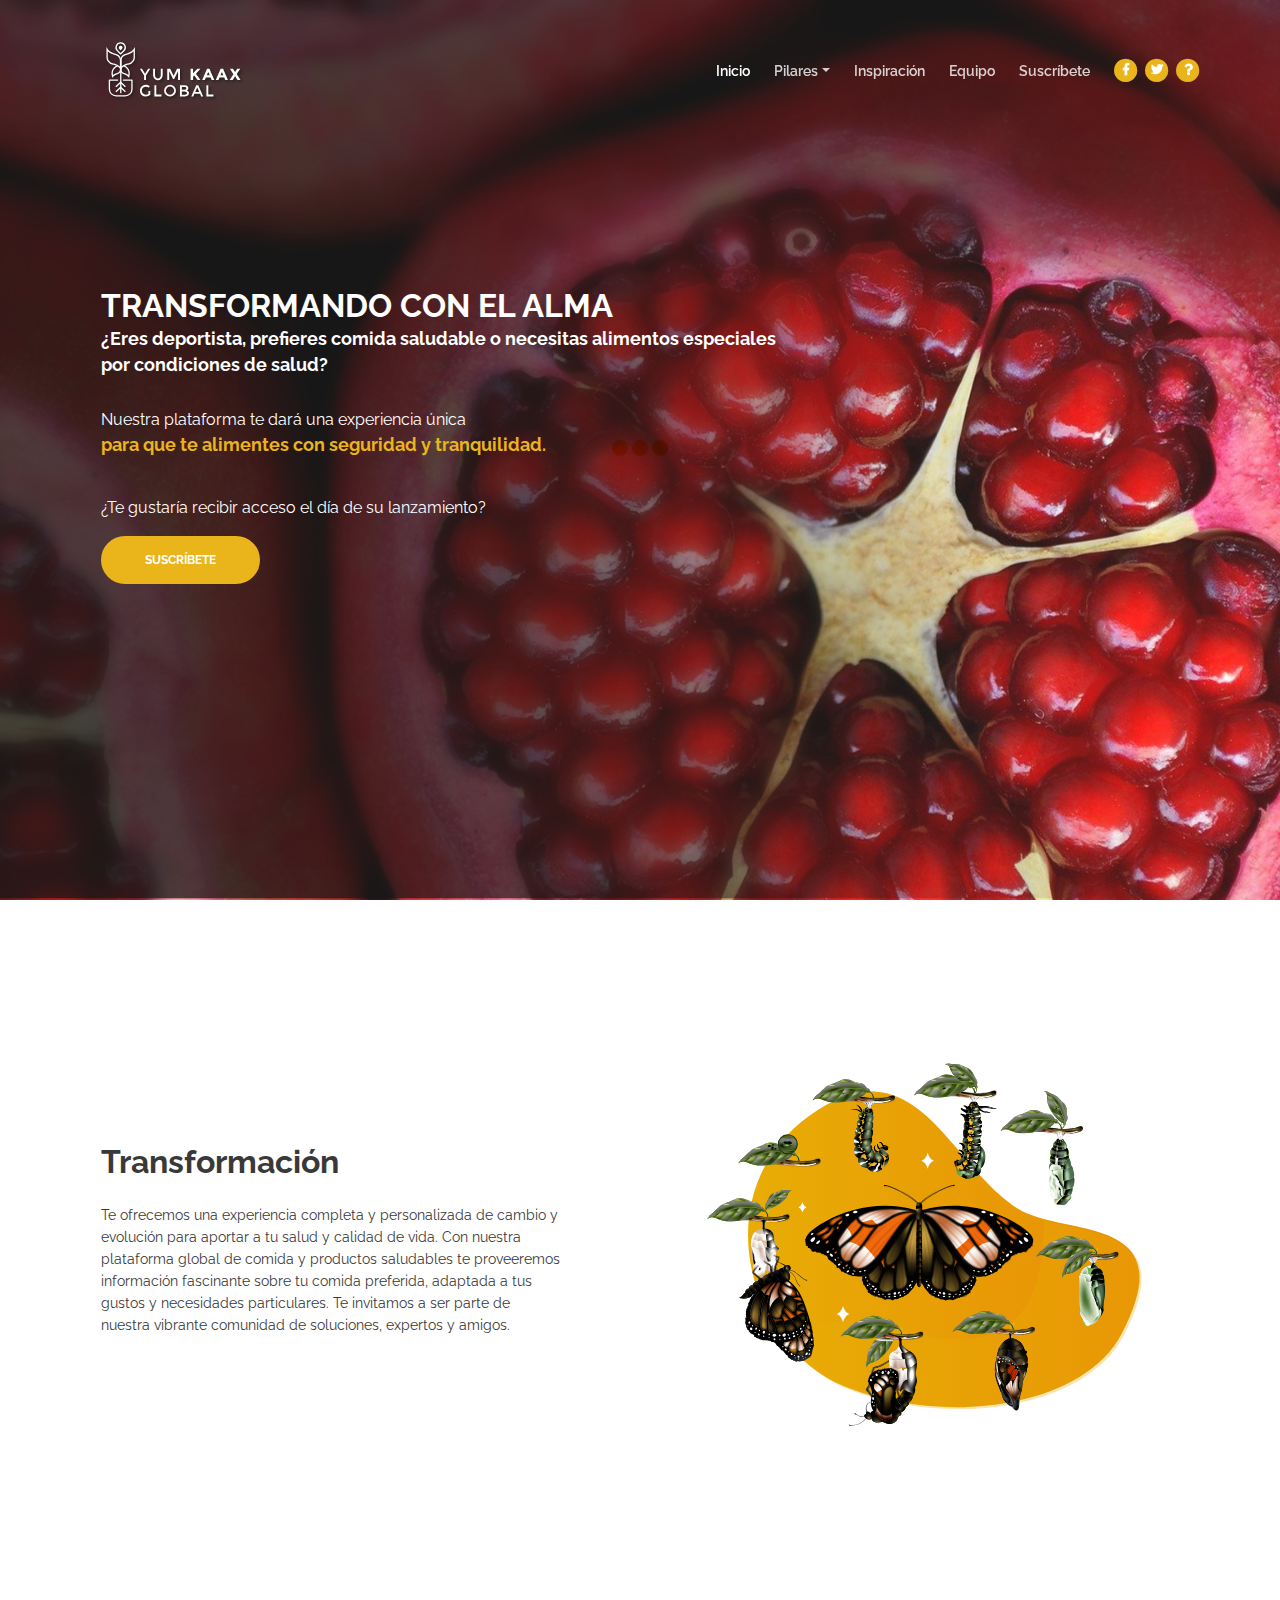
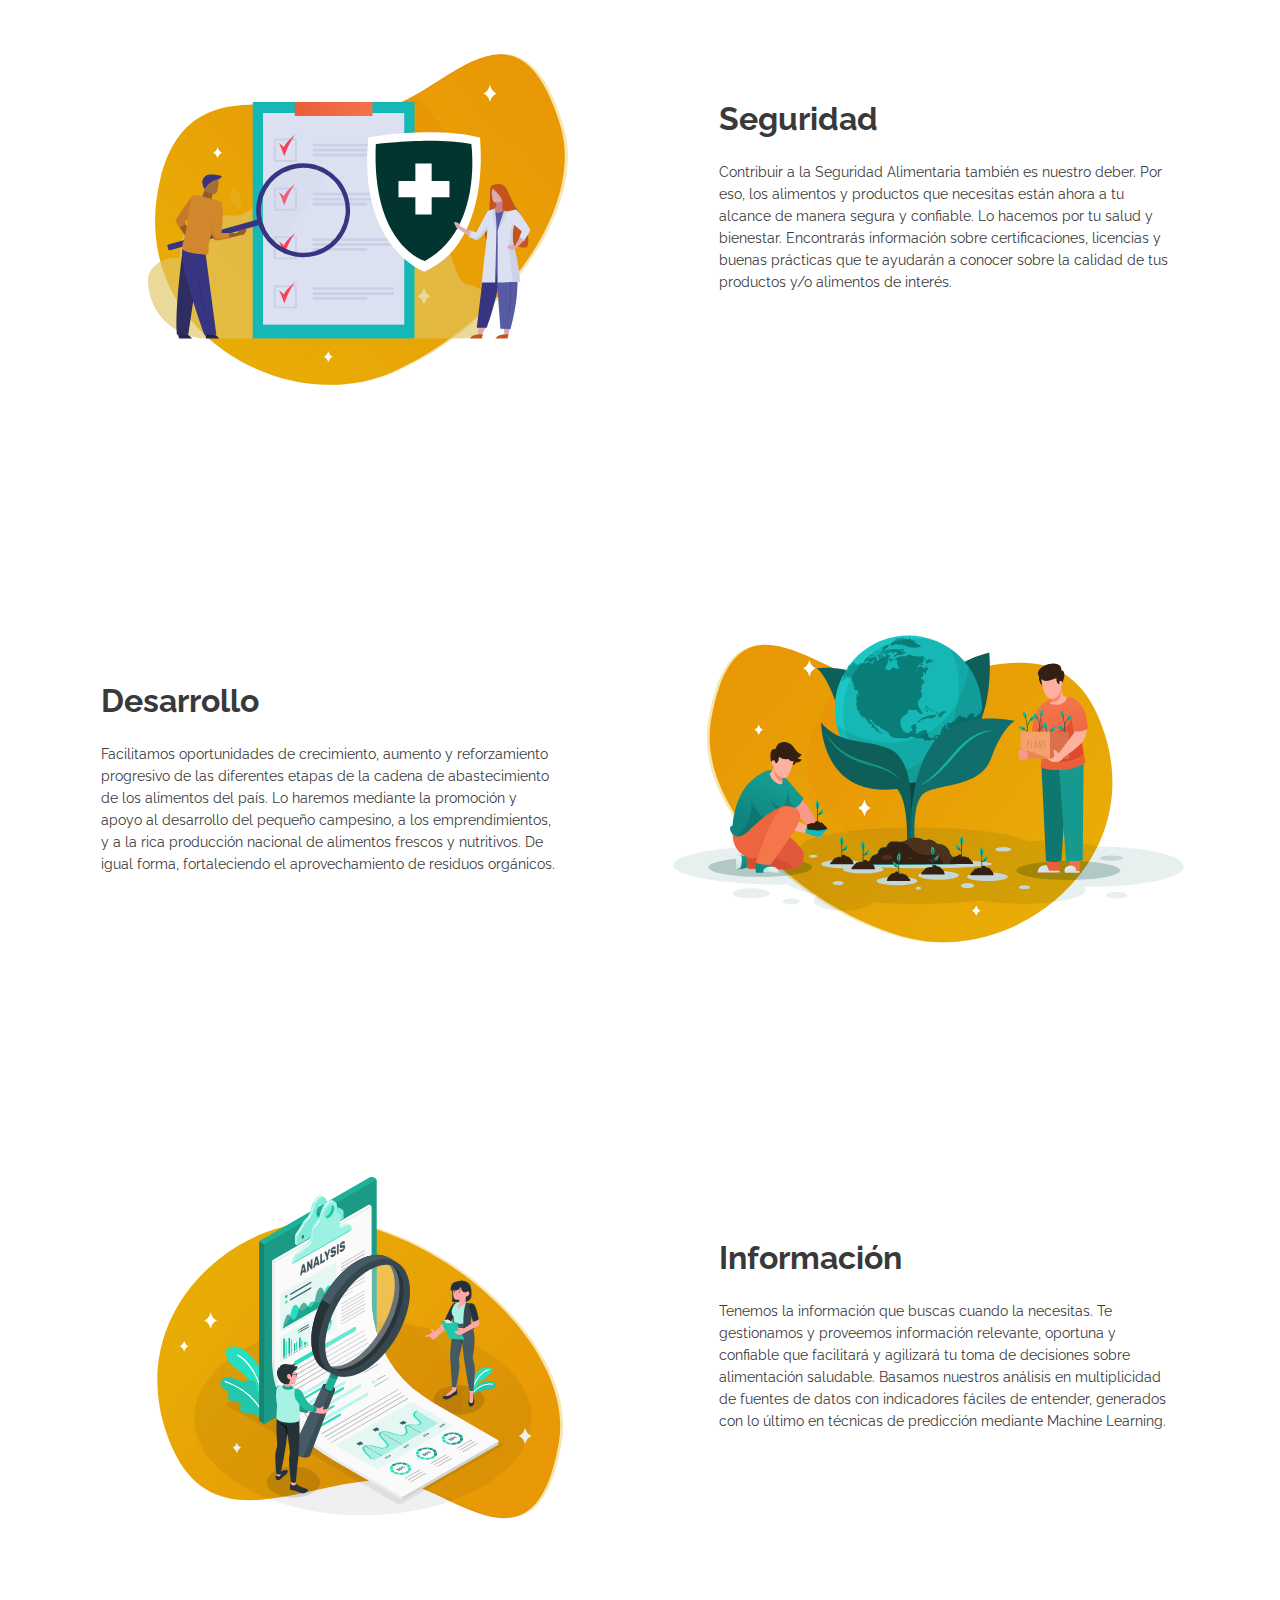
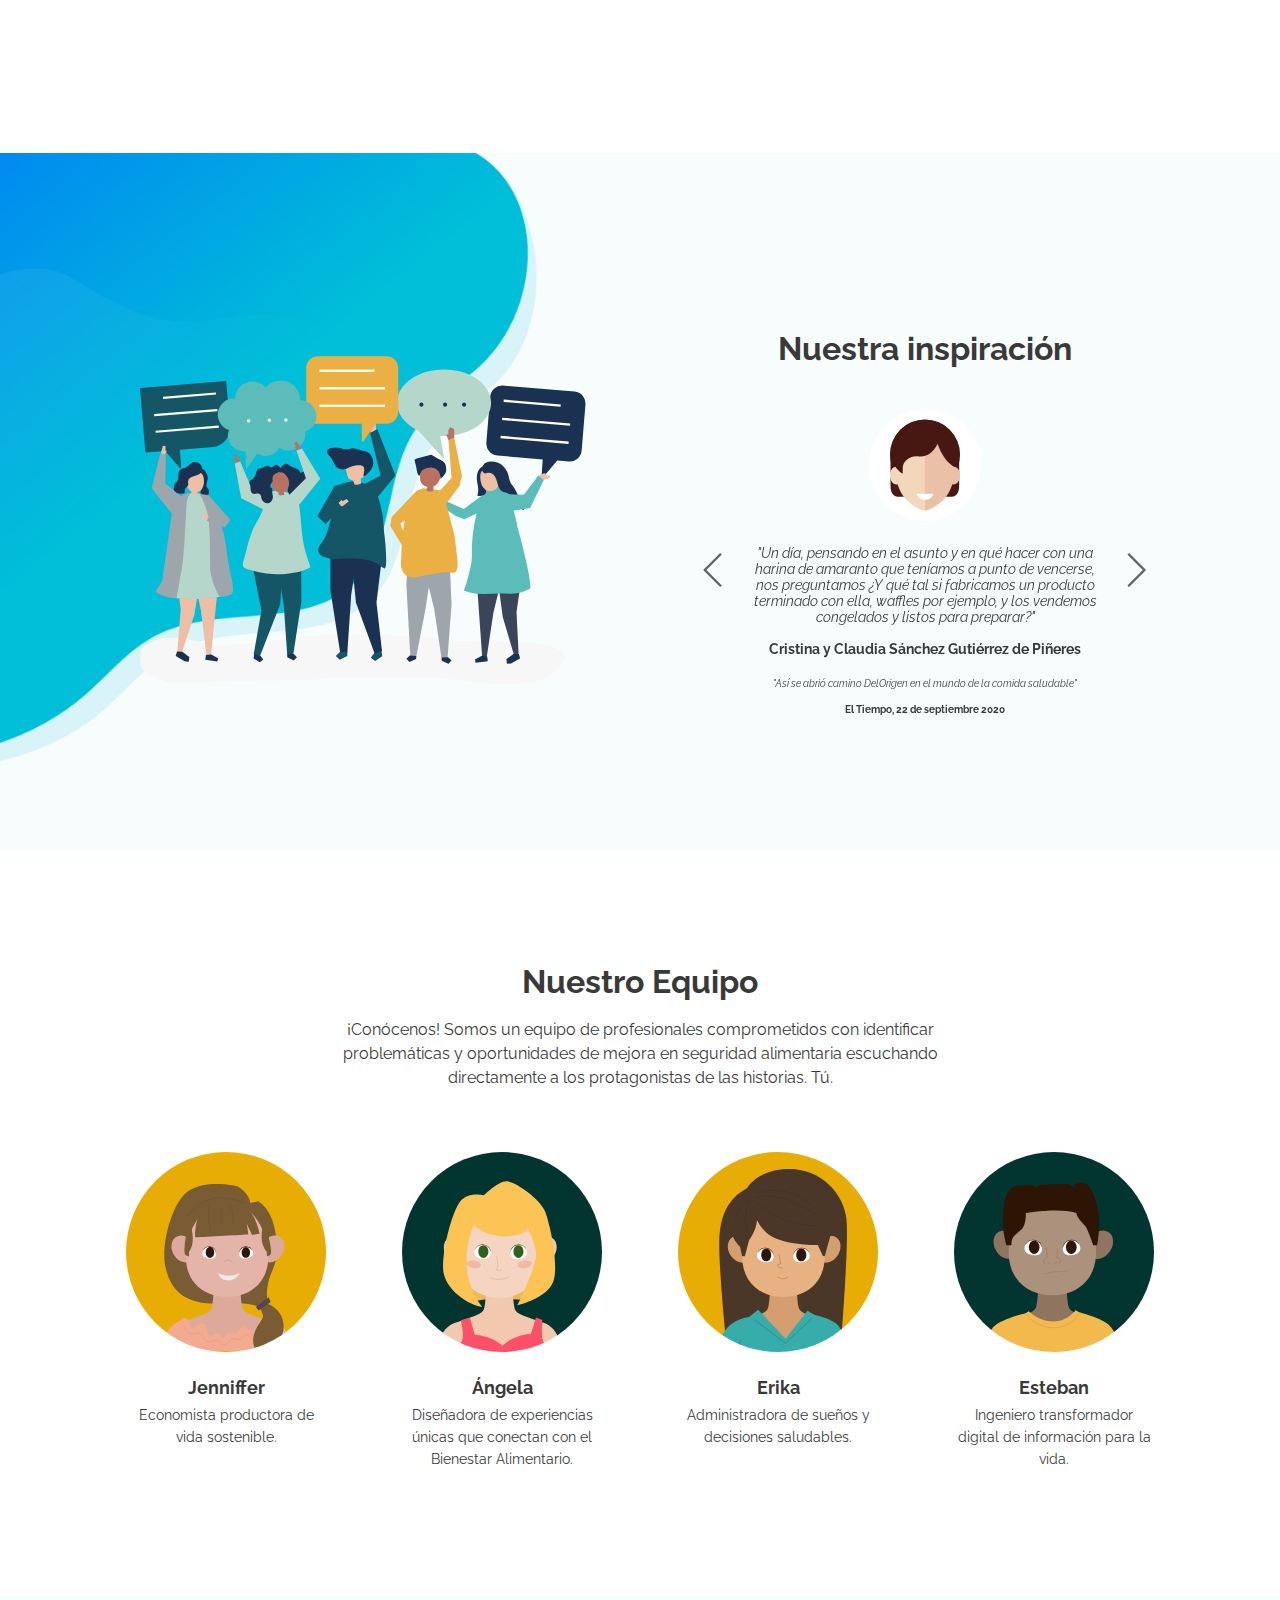
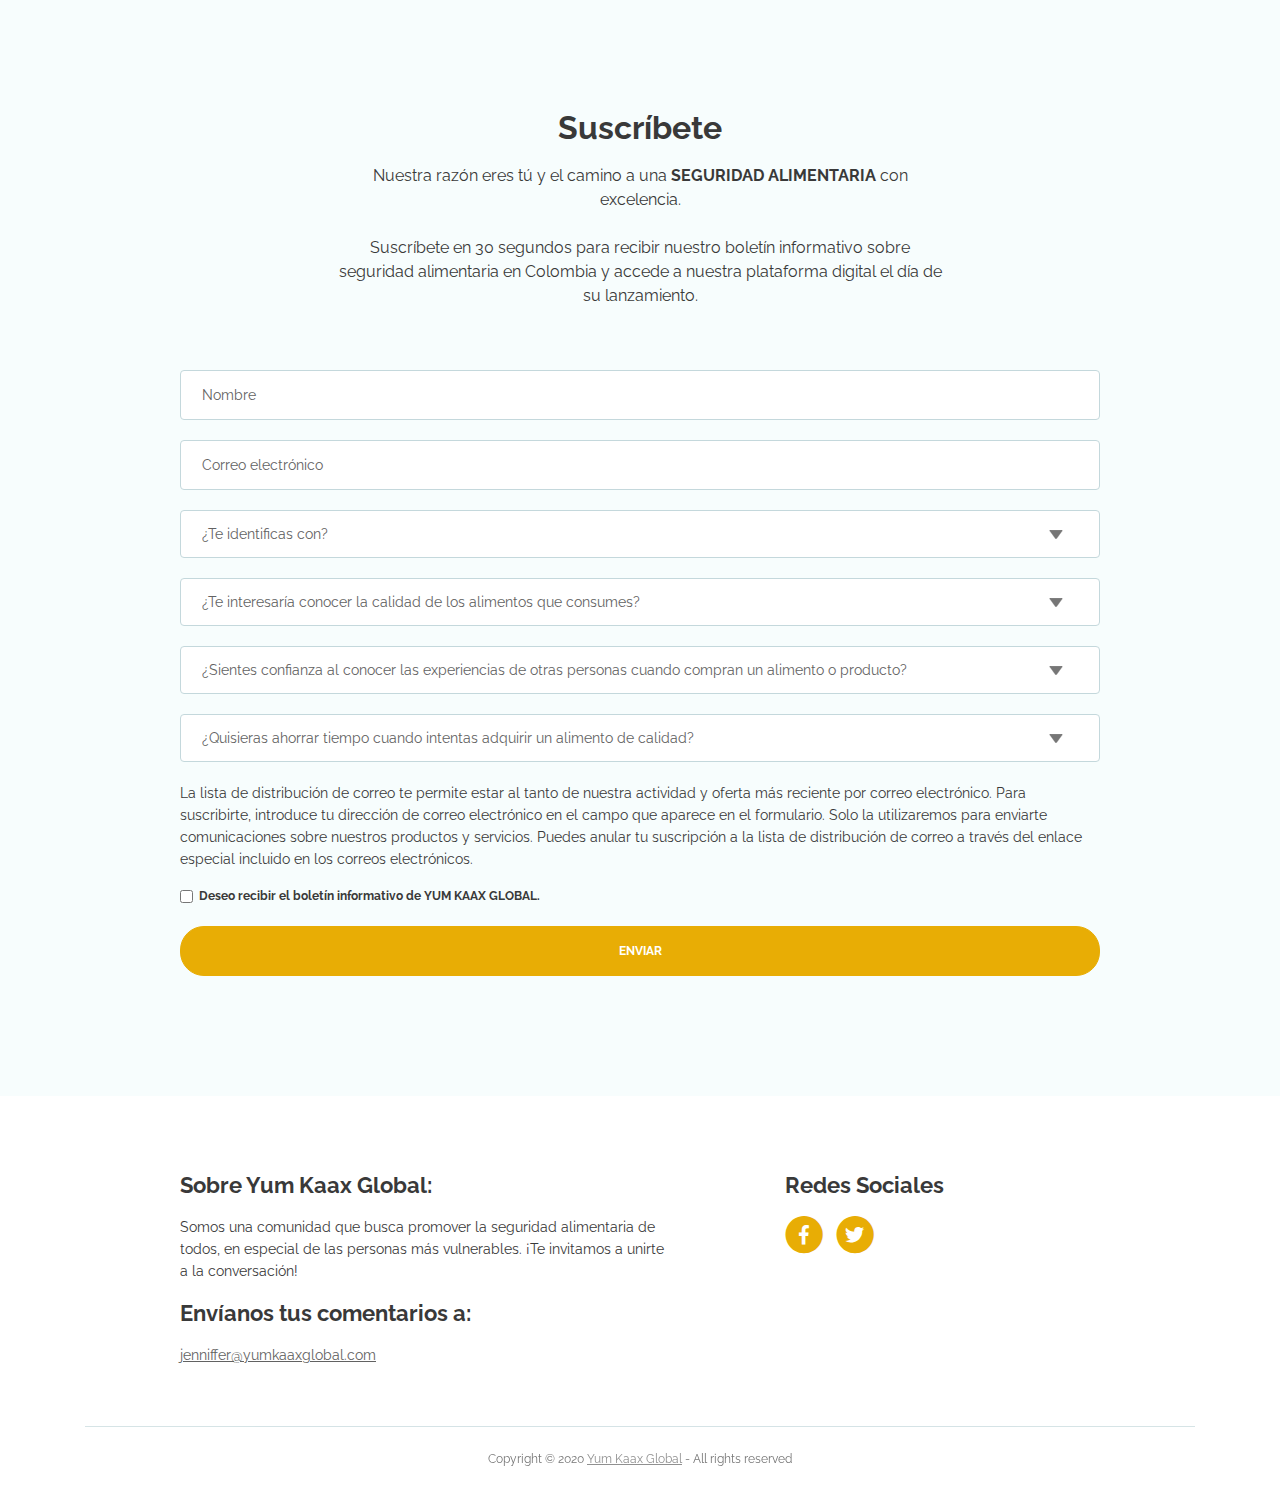
==== commit de8bd80b: "Content setting" ====
--- a/index.html
+++ b/index.html
@@ -128,14 +128,14 @@
                 <div class="row">
                     <div class="col-lg-8">
                         <div class="text-container">
-                            <h2><span class="turquoise">TRANSFORMANDO CON EL ALMA<h5 class="turquoise">¡Somos parte del cambio y estamos actuando!</h5></span></h2>
+                            <h2><span class="turquoise">TRANSFORMANDO CON EL ALMA<h5 class="turquoise">¿Eres deportista, prefieres comida saludable o necesitas alimentos especiales por condiciones de salud?</h5></span></h2>
                             <br>
                             <p class="p-large-header">
                                 Nuestra plataforma te dará una experiencia única <br><h7 class="turquoise-1">para que te alimentes con seguridad y tranquilidad.</h7>
                             </p>
                             <br>
                             <p class="p-large-header">
-                                ¿Te gustaría recibir acceso el día de lanzamiento?
+                                ¿Te gustaría recibir acceso el día de su lanzamiento?
                             </p>
                             <a class="btn-solid-lg page-scroll" href="#contact">SUSCRÍBETE</a>
                         </div>
@@ -431,7 +431,7 @@
             <div class="row">
                 <div class="col-lg-12">
                     <h2>Suscríbete</h2>
-                    <p class="p-heading p-large">Nuestra razón eres tú y el camino a una SEGURIDAD ALIMENTARIA con excelencia, porque nos importas, queremos saber tu opinión.</p>
+                    <p class="p-heading p-large" style="text-align: center;">Nuestra razón eres tú y el camino a una <b>SEGURIDAD ALIMENTARIA</b> con excelencia.<br><br>Suscríbete en 30 segundos para recibir nuestro boletín informativo sobre seguridad alimentaria en Colombia y accede a nuestra plataforma digital el día de su lanzamiento.</p>
                 </div> <!-- end of col -->
             </div> <!-- end of row -->
             <div class="row">
@@ -487,7 +487,7 @@
                                 </select>
                                 <div class="help-block with-errors"></div>
                             </div>
-                            <div class="form-group">
+                            <!-- <div class="form-group">
                                 <select class="form-control-select" id="rproduction" required>
                                     <option class="select-option" value="" disabled selected>¿Te interesa fomentar la producción y consumo de los alimentos saludables nacionales?</option>
                                     <option class="select-option" value="Sí">Sí</option>
@@ -499,7 +499,7 @@
                                 <textarea class="form-control-textarea" id="rmessage" required></textarea>
                                 <label class="label-control" for="rmessage">Danos tu opinión</label>
                                 <div class="help-block with-errors"></div>
-                            </div>
+                            </div> -->
                             <p>
                                 La lista de distribución de correo te permite estar al tanto de nuestra actividad y oferta más reciente por correo electrónico.
                                 Para suscribirte, introduce tu dirección de correo electrónico en el campo que aparece en el formulario. Solo la utilizaremos para enviarte comunicaciones sobre nuestros productos y servicios. Puedes anular tu suscripción a la lista de distribución de correo a través del enlace especial incluido en los correos electrónicos.
@@ -534,7 +534,7 @@
                     <div class="footer-col">
                         <h4>Sobre Yum Kaax Global:</h4>
                         <p>Somos una comunidad que busca promover la seguridad alimentaria de todos, en especial de las personas más vulnerables. ¡Te invitamos a unirte a la conversación!</p>
-                        <h4>Contacto:</h4>
+                        <h4>Envíanos tus comentarios a:</h4>
                         <a href="mailto:jenniffer@yumkaaxglobal.com">jenniffer@yumkaaxglobal.com</a>
                     </div>
                 </div> <!-- end of col -->
--- a/css/styles.css
+++ b/css/styles.css
@@ -788,8 +788,7 @@
 }
 
 .header .text-container {
-	margin-bottom: 4rem;
-	text-align: ce;
+	margin-bottom: 4rem;	
 }
 
 .header h1 {
@@ -1698,8 +1697,13 @@
 /*     20. Media Queries     */
 /*****************************/	
 
-/* Min-width width 768px */
-@media (min-width: 375px) {
+/* Max-width width 600px */
+@media only screen and (max-width: 600px){
+
+	h2 {
+		color: #393939;
+		font: 700 1.75rem/2.25rem "Raleway", sans-serif;
+	}
 
 	/* Navigation */
 	.navbar-custom {
@@ -1824,12 +1828,23 @@
 	}
 
 	.header .header-content {
-		padding-top: 10.5rem;
+		padding-top: 8.5rem;
+		text-align: left;
 	}
 
 	.header h1 {
-		font-size: 3rem;
-		line-height: 3.5rem;
+		font-size: 2em;
+		line-height: 2.5rem;
+	}
+
+	.header .text-container {
+		margin-top: 3rem;
+		margin-bottom: 0;
+		text-align: left;
+	}
+
+	.header .p {
+		color: red;
 	}
 	/* end of header */
 
@@ -1922,11 +1937,15 @@
 	}
 	/* end of extra pages */
 }
-/* end of min-width width 400px */
-
-
-/* Min-width width 768px */
-@media (min-width: 768px) {
+/* end of max-width width 600px */
+
+/* Min-width width 600px */
+@media (min-width: 600px){
+
+	h2 {
+		color: #393939;
+		font: 700 2.00rem/2.50rem "Raleway", sans-serif;
+	}
 
 	/* Navigation */
 	.navbar-custom {
@@ -2034,27 +2053,6 @@
 		color: #fff;
 	}
 	/* end of navigation */
-
-	.navbar-custom .navbar-brand.logo-image-1 img {
-		opacity: 0;
-		
-	}
-	
-	.navbar-custom.top-nav-collapse .navbar-brand.logo-image img {
-		opacity: 0;
-	}
-
-	
-	.navbar-custom.top-nav-collapse .navbar-brand.logo-image img {
-		opacity: 0;
-	}
-	
-	.navbar-custom.top-nav-collapse .navbar-brand.logo-image-1 img {
-		opacity: 1;
-		position: relative;
-		left: -350px;
-		height: 4rem;
-	}
 	
 	/* General Styles */
 	.p-heading {
@@ -2073,11 +2071,22 @@
 
 	.header .header-content {
 		padding-top: 10.5rem;
+		text-align: left;
 	}
 
 	.header h1 {
-		font-size: 3rem;
-		line-height: 3.5rem;
+		font-size: 2rem;
+		line-height: 2.5rem;
+	}
+
+	.header .text-container {
+		margin-top: 3rem;
+		margin-bottom: 0;
+		text-align: left;
+	}
+
+	.header .p {
+		color: red;
 	}
 	/* end of header */
 
@@ -2170,6 +2179,263 @@
 	}
 	/* end of extra pages */
 }
+/* end of min-width width 600px */
+
+/* Min-width width 768px */
+@media (min-width: 768px) {
+
+	/* Navigation */
+	.navbar-custom {
+		padding: 2.125rem 1.5rem 2.125rem 2rem;
+		box-shadow: none;
+        background: transparent;
+	}
+	
+	.navbar-custom .navbar-nav {
+		margin-top: 0;
+		margin-bottom: 0;
+	}
+
+	.navbar-custom .nav-item .nav-link {
+		padding: 0.25rem 0.75rem 0.25rem 0.75rem;
+		color: #fff;
+		opacity: 0.8;
+	}
+	
+	.navbar-custom .nav-item .nav-link:hover,
+	.navbar-custom .nav-item .nav-link.active {
+		color: #fff;
+		opacity: 1;
+	}
+
+	.navbar-custom.top-nav-collapse {
+        padding: 0.5rem 1.5rem 0.5rem 2rem;
+		box-shadow: 0 0.0625rem 0.375rem 0 rgba(0, 0, 0, 0.1);
+		background-color: #fff;
+	}
+
+	.navbar-custom.top-nav-collapse .nav-item .nav-link {
+		color: #393939;
+		opacity: 1;
+	}
+	
+	.navbar-custom.top-nav-collapse .nav-item .nav-link:hover,
+	.navbar-custom.top-nav-collapse .nav-item .nav-link.active {
+		color: #e8ad05;
+	}
+
+	.navbar-custom .dropdown-menu {
+		padding-top: 1rem;
+		padding-bottom: 1rem;
+		border-top: 0.75rem solid rgba(0, 0, 0, 0);
+		border-radius: 0.25rem;
+	}
+
+	.navbar-custom.top-nav-collapse .dropdown-menu {
+		border-top: 0.5rem solid rgba(0, 0, 0, 0);
+		box-shadow: 0 0.375rem 0.375rem 0 rgba(0, 0, 0, 0.02);
+	}
+
+	.navbar-custom .dropdown-item {
+		padding-top: 0.25rem;
+		padding-bottom: 0.25rem;
+	}
+
+	.navbar-custom .dropdown-items-divide-hr {
+		width: 84%;
+	}
+
+	.navbar-custom .social-icons {
+		display: block;
+		margin-left: 0.5rem;
+	}
+
+	.navbar-custom .fa-stack {
+		margin-bottom: 0.1875rem;
+		margin-left: 0.25rem;
+		font-size: 0.75rem;
+	}
+	
+	.navbar-custom .fa-stack-2x {
+		color: #e8ad05;
+		transition: all 0.2s ease;
+	}
+	
+	.navbar-custom .fa-stack-1x {
+		color: #fff;
+		transition: all 0.2s ease;
+	}
+
+	.navbar-custom .fa-stack:hover .fa-stack-2x {
+		color: #fff;
+	}
+
+	.navbar-custom .fa-stack:hover .fa-stack-1x {
+		color: #e8ad05;
+	}
+
+	.navbar-custom.top-nav-collapse .fa-stack-2x {
+		color: #e8ad05;
+	}
+	
+	.navbar-custom.top-nav-collapse .fa-stack-1x {
+		color: #fff;
+	}
+
+	.navbar-custom.top-nav-collapse .fa-stack:hover .fa-stack-2x {
+		color: #02352f;
+	}
+	
+	.navbar-custom.top-nav-collapse .fa-stack:hover .fa-stack-1x {
+		color: #fff;
+	}
+	/* end of navigation */
+
+	.navbar-custom .navbar-brand.logo-image-1 img {
+		opacity: 0;
+		
+	}
+	
+	.navbar-custom.top-nav-collapse .navbar-brand.logo-image img {
+		opacity: 0;
+	}
+
+	
+	.navbar-custom.top-nav-collapse .navbar-brand.logo-image img {
+		opacity: 0;
+	}
+	
+	.navbar-custom.top-nav-collapse .navbar-brand.logo-image-1 img {
+		opacity: 1;
+		position: relative;
+		left: -350px;
+		height: 4rem;
+	}
+	
+	/* General Styles */
+	.p-heading {
+		width: 85%;
+		margin-right: auto;
+		margin-left: auto;
+	}
+	/* end of general styles */
+
+	/* Header */
+	.header {
+		background: url('../images/header-background.jpg') center center no-repeat;
+		background-size: cover; 
+		height: 100%;
+	}
+
+	.header .header-content {
+		padding-top: 10.5rem;
+		text-align: left;
+	}
+
+	.header h1 {
+		font-size: 3rem;
+		line-height: 3.5rem;
+	}
+
+	.header .text-container {
+		margin-top: 3rem;
+		margin-bottom: 0;
+		text-align: left;
+	}
+
+	.header .p {
+		color: red;
+	}
+	/* end of header */
+
+	/* Customers */
+	.slider-1 {
+		padding-top: 3rem;
+		padding-bottom: 2.875rem;
+	}
+
+	.slider-1 .slider-container {
+		padding-right: 3.5rem;
+		padding-left: 3.5rem;
+	}
+	/* end of customers */
+
+
+	/* Video */
+	.basic-3 p {
+		width: 85%;
+		margin-right: auto;
+		margin-left: auto;
+	}
+	/* end of video */
+
+
+	/* Testimonials */
+	.slider-2 .slider-container {
+		width: 70%;
+		margin-right: auto;
+		margin-left: auto;
+	}
+
+	.slider-2 .swiper-container {
+		width: 85%;
+	}
+
+	.slider-2 .swiper-button-prev {
+		left: 1rem;
+		width: 1.375rem;
+		background-size: 1.375rem 2.125rem;
+	}
+	
+	.slider-2 .swiper-button-next {
+		right: 1rem;
+		width: 1.375rem;
+		background-size: 1.375rem 2.125rem;
+	}
+	/* end of testimonials */
+
+
+	/* About */
+	.basic-4 .team-member {
+		display: inline-block;
+		width: 12.5rem;
+		margin-right: 2rem;
+		margin-left: 2rem;
+		vertical-align: top;
+	}
+	/* end of about */
+
+
+	/* Contact */
+	.form-2 .list-unstyled li {
+		display: inline-block;
+		margin-right: 0.5rem;
+		margin-left: 0.5rem;
+	}
+
+	.form-2 .list-unstyled .address {
+		display: block;
+	}
+	/* end of contact */
+
+
+	/* Extra Pages */
+	.ex-header {
+		padding-top: 11rem;
+		padding-bottom: 9rem;
+	}
+
+	.ex-basic-2 .text-container.dark {
+		padding: 2.5rem 3rem 2rem 3rem;
+	}
+
+	.ex-basic-2 .text-container.column {
+		width: 90%;
+		margin-right: auto;
+		margin-left: auto;
+	}
+	/* end of extra pages */
+}
 /* end of min-width width 768px */
 
 
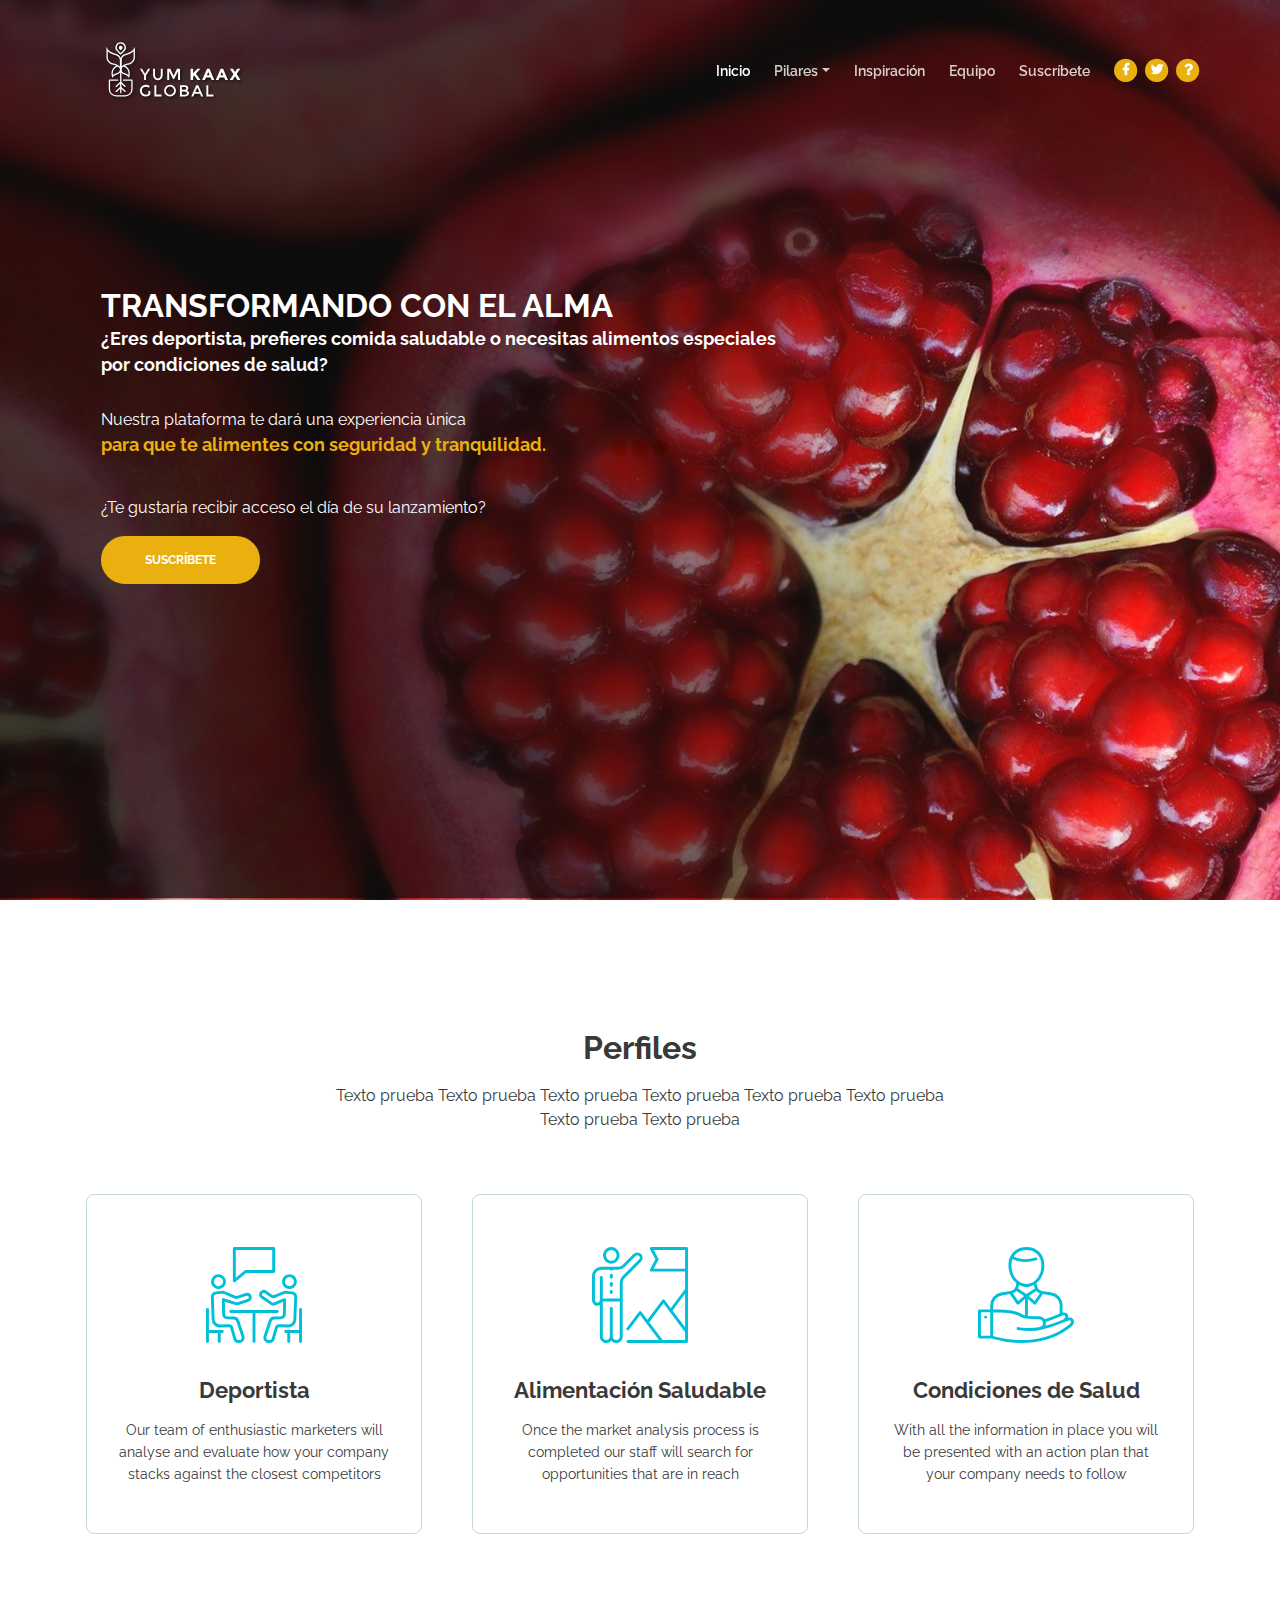
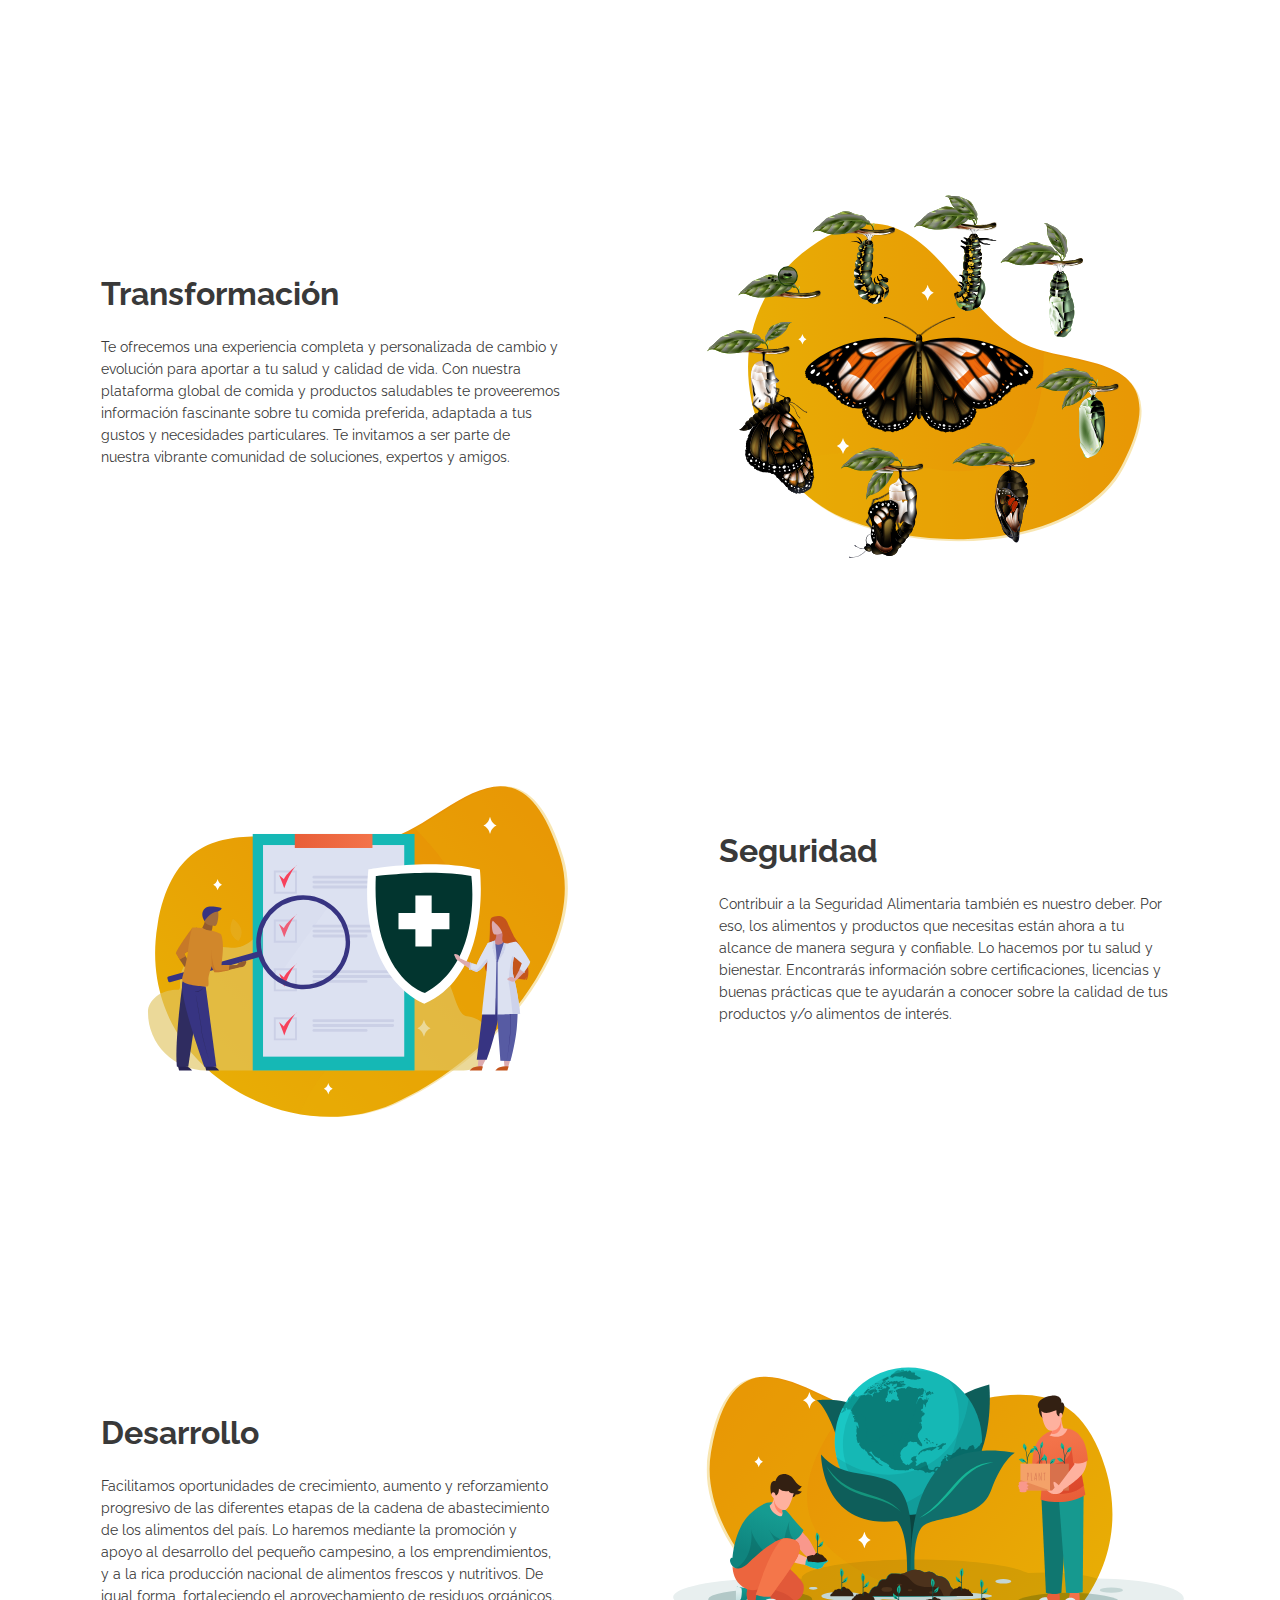
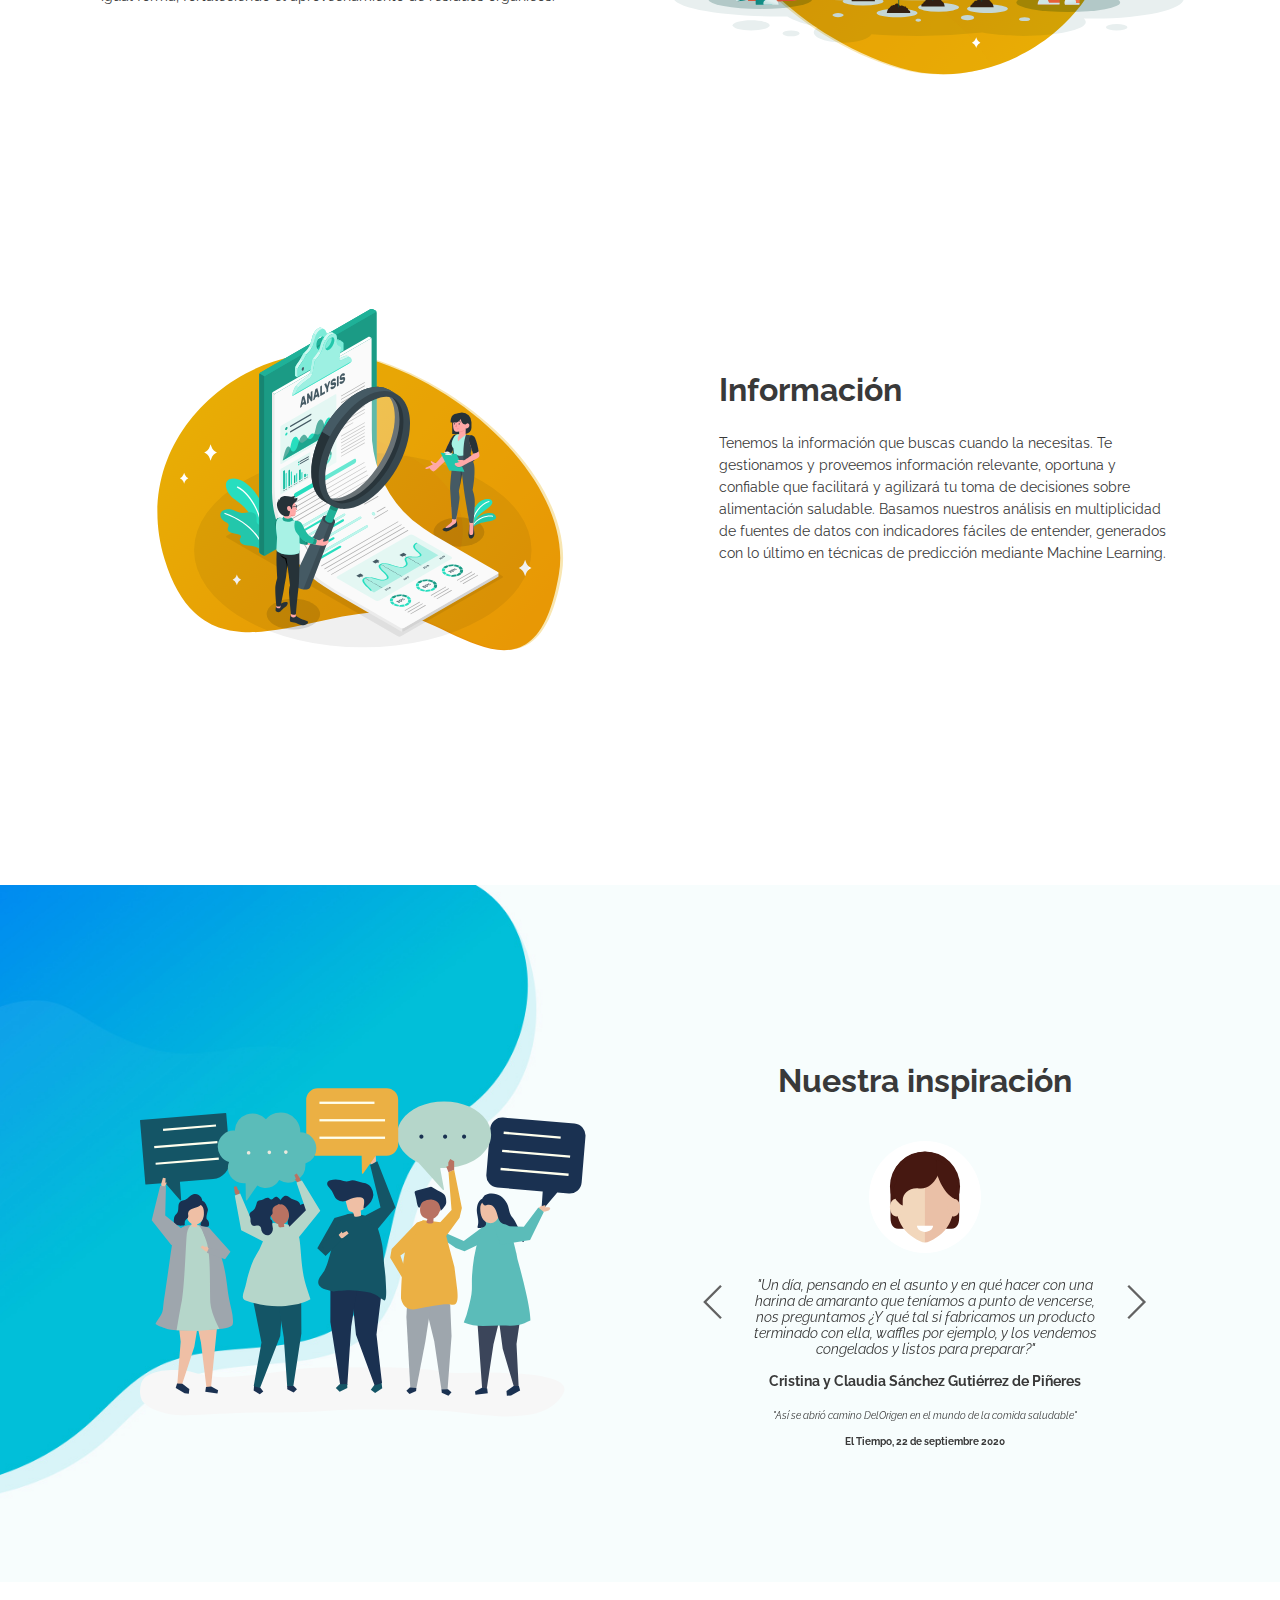
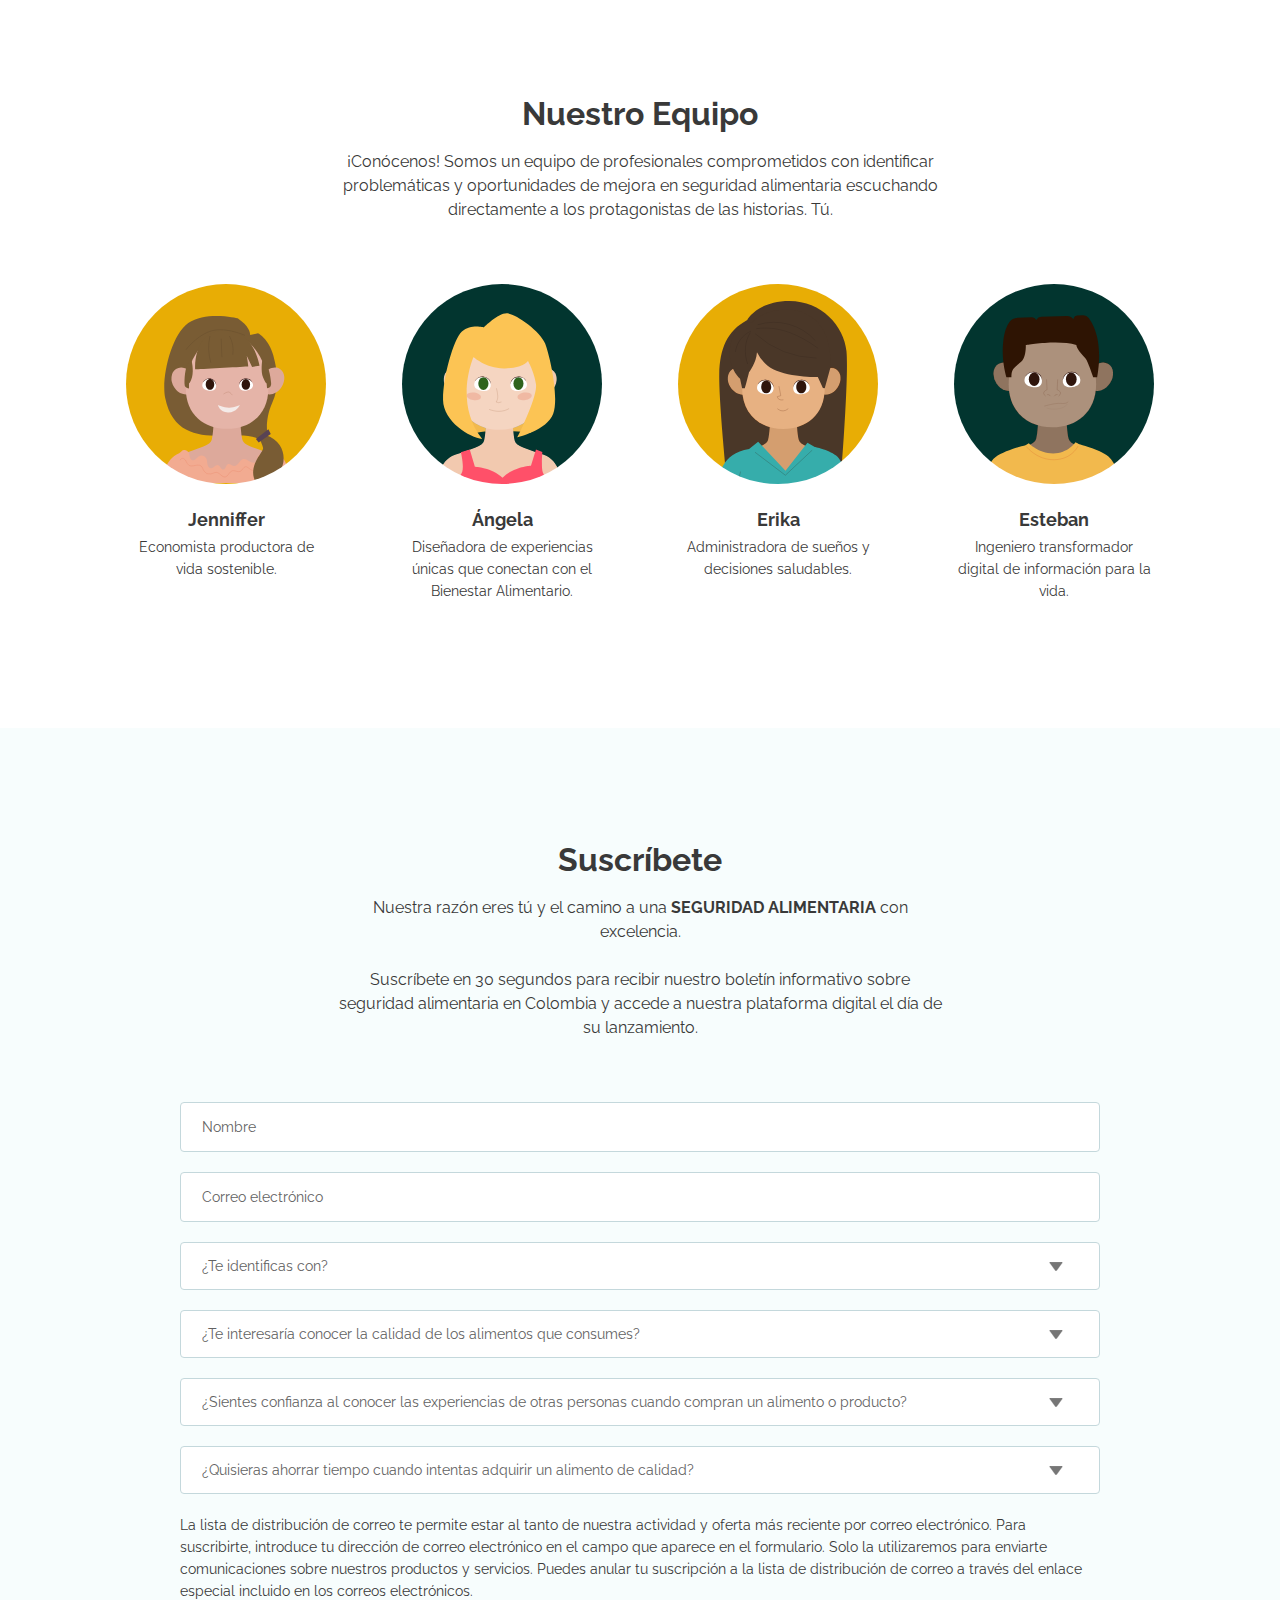
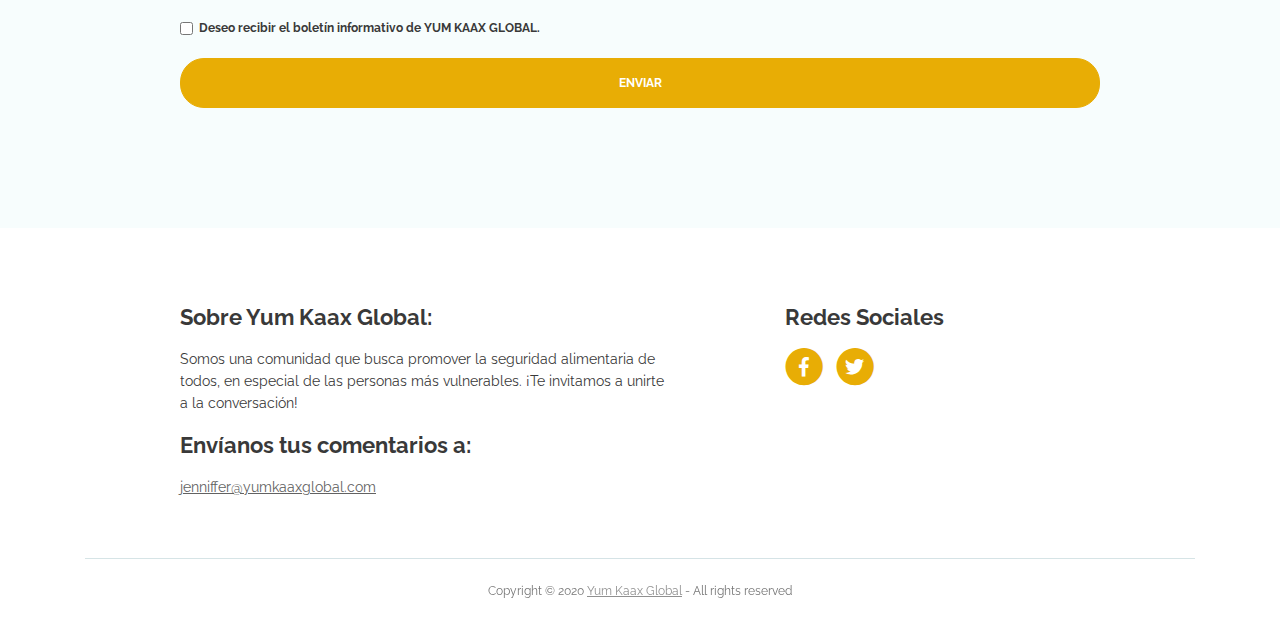
==== commit 0c445925: "Layout of the new website" ====
--- a/index.html
+++ b/index.html
@@ -72,18 +72,15 @@
             <ul class="navbar-nav ml-auto">
                 <li class="nav-item">
                     <a class="nav-link page-scroll" href="#header">Inicio<span class="sr-only">(current)</span></a>
-                </li>
-                <!-- Dropdown Menu -->          
+                </li>          
                 <li class="nav-item dropdown">
                     <a class="nav-link dropdown-toggle page-scroll" id="navbarDropdown" role="button" aria-haspopup="true" aria-expanded="false">Pilares</a>
                     <div class="dropdown-menu" aria-labelledby="navbarDropdown">
-                        <a class="dropdown-item page-scroll" href="#transformation"><span class="item-text">Transformación</span></a>
+                        <a class="dropdown-item page-scroll" href="athlete.html"><span class="item-text">Deportista</span></a>
                         <div class="dropdown-items-divide-hr"></div>
-                        <a class="dropdown-item page-scroll" href="#security"><span class="item-text">Seguridad</span></a>
+                        <a class="dropdown-item page-scroll" href="#security"><span class="item-text">Alimentación Saludable</span></a>
                         <div class="dropdown-items-divide-hr"></div>
-                        <a class="dropdown-item page-scroll" href="#development"><span class="item-text">Desarollo</span></a>
-                        <div class="dropdown-items-divide-hr"></div>
-                        <a class="dropdown-item page-scroll" href="#information"><span class="item-text">Información</span></a>
+                        <a class="dropdown-item page-scroll" href="#development"><span class="item-text">Condiciones de Salud</span></a>
                     </div>
                 </li>
                 <!-- end of dropdown menu -->
@@ -149,6 +146,54 @@
     </header>
     <!-- end of Header -->
 
+    
+    <!-- Services -->
+    <div id="services" class="cards-1">
+        <div class="container">
+            <div class="row">
+                <div class="col-lg-12">
+                    <h2>Perfiles</h2>
+                    <p class="p-heading p-large">Texto prueba Texto prueba Texto prueba Texto prueba Texto prueba Texto prueba Texto prueba Texto prueba</p>
+                </div> <!-- end of col -->
+            </div> <!-- end of row -->
+            <div class="row">
+                <div class="col-lg-12">
+
+                    <!-- Card -->
+                    <div class="card">
+                        <img class="card-image" src="images/services-icon-1.svg" alt="alternative">
+                        <div class="card-body">
+                            <h4 class="card-title">Deportista</h4>
+                            <p>Our team of enthusiastic marketers will analyse and evaluate how your company stacks against the closest competitors</p>
+                        </div>
+                    </div>
+                    <!-- end of card -->
+
+                    <!-- Card -->
+                    <div class="card">
+                        <img class="card-image" src="images/services-icon-2.svg" alt="alternative">
+                        <div class="card-body">
+                            <h4 class="card-title">Alimentación Saludable</h4>
+                            <p>Once the market analysis process is completed our staff will search for opportunities that are in reach</p>
+                        </div>
+                    </div>
+                    <!-- end of card -->
+
+                    <!-- Card -->
+                    <div class="card">
+                        <img class="card-image" src="images/services-icon-3.svg" alt="alternative">
+                        <div class="card-body">
+                            <h4 class="card-title">Condiciones de Salud</h4>
+                            <p>With all the information in place you will be presented with an action plan that your company needs to follow</p>
+                        </div>
+                    </div>
+                    <!-- end of card -->
+                    
+                </div> <!-- end of col -->
+            </div> <!-- end of row -->
+        </div> <!-- end of container -->
+    </div> <!-- end of cards-1 -->
+    <!-- end of services -->
 
     <!-- Transformation -->
     <div id="transformation" class="basic-1">
--- a/css/styles.css
+++ b/css/styles.css
@@ -2579,8 +2579,18 @@
 		height: 100%;
 	}
 
+	.header1 {
+		background: url('../images/header-background-3.jpg') center center no-repeat;
+		background-size: cover; 
+		height: 40%;
+	}
+
 	.header .header-content {
 		padding-top: 11.5rem;
+		text-align: left;
+	}
+	.header1 .header-content {
+		padding-top: 8.5rem;
 		text-align: left;
 	}
 
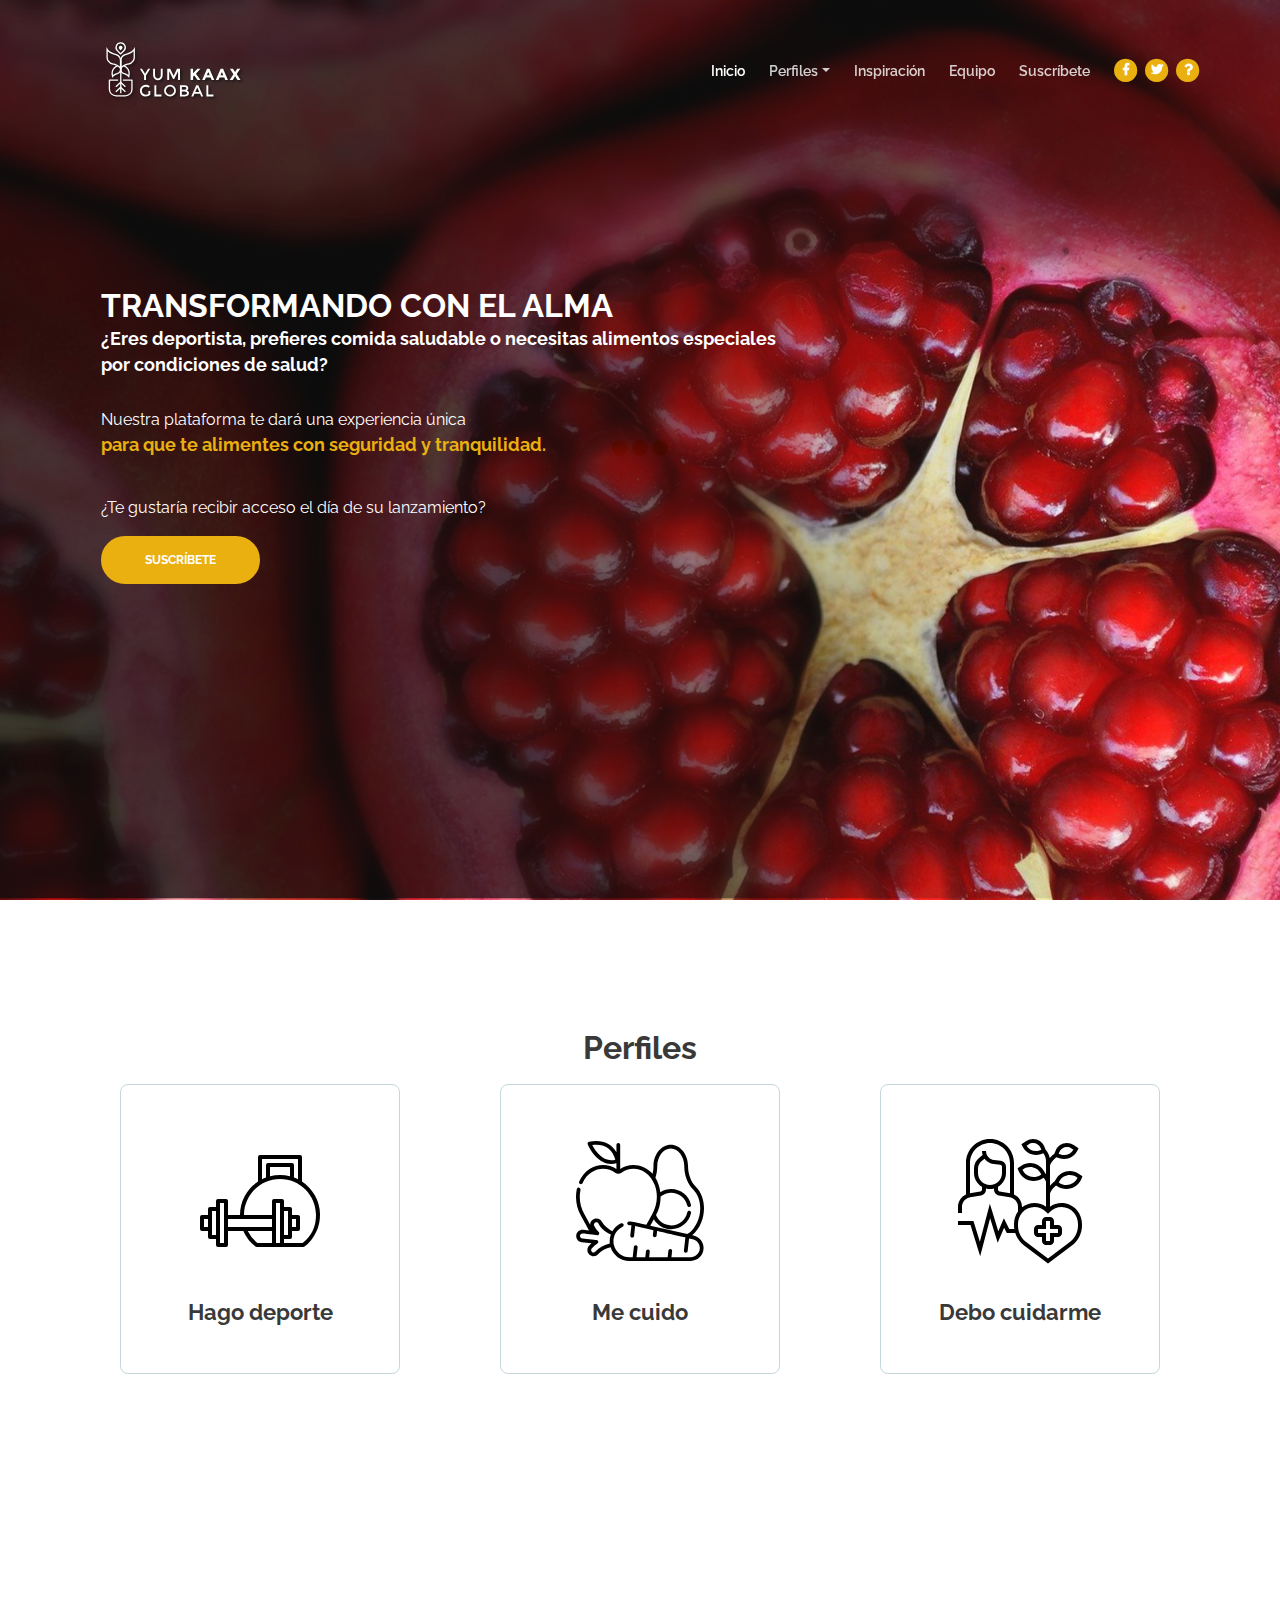
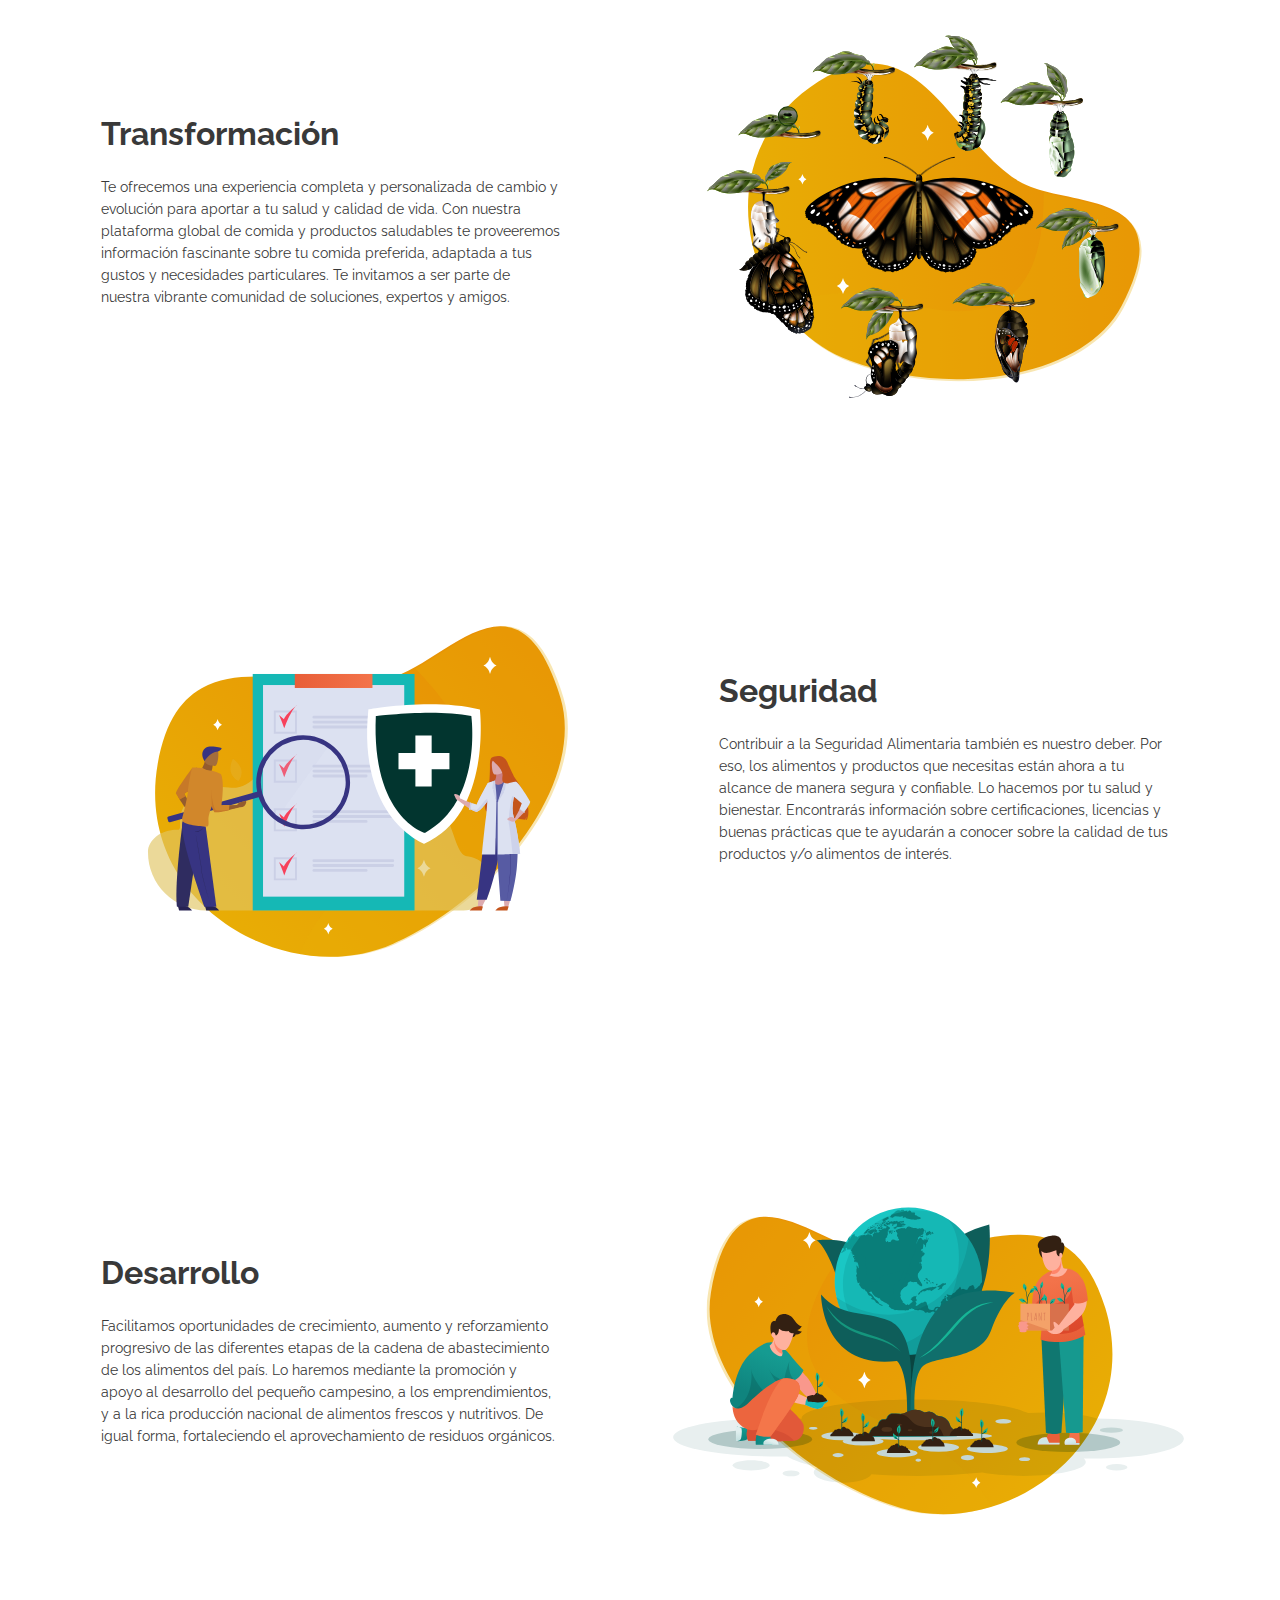
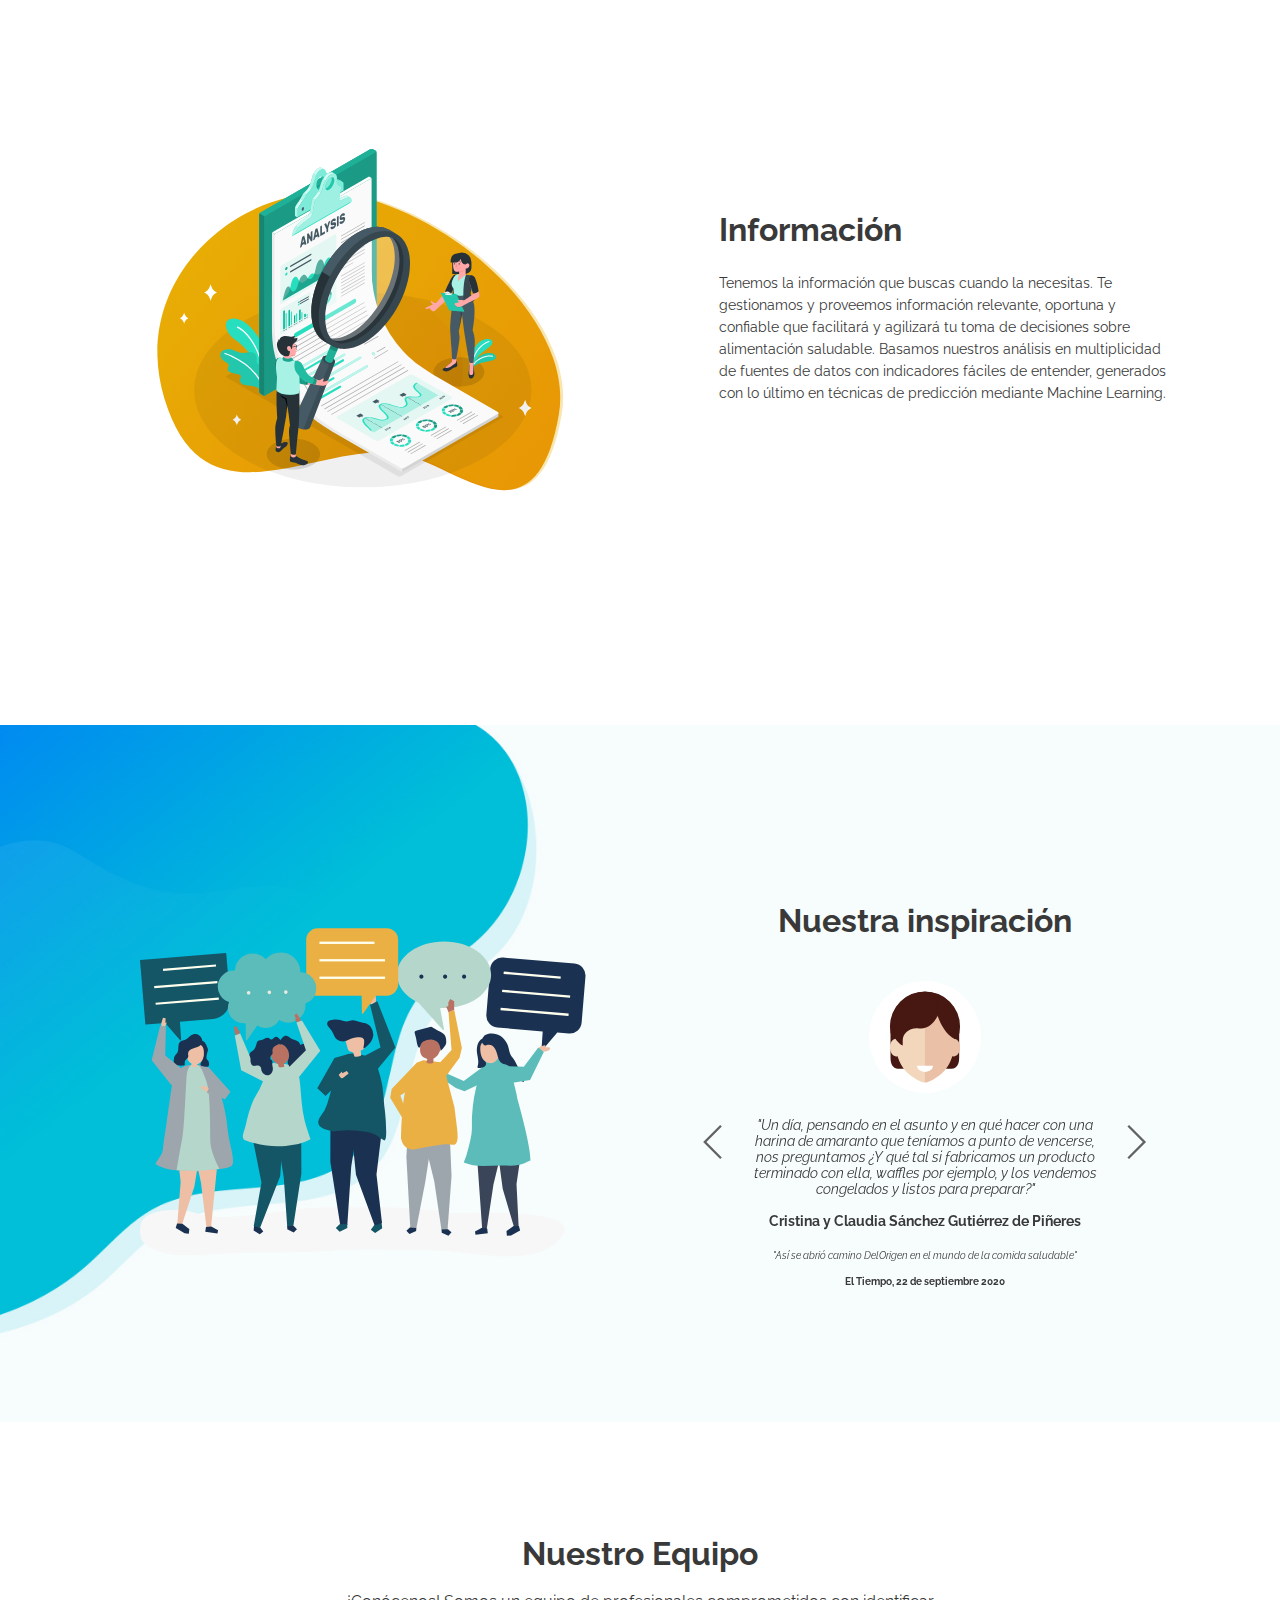
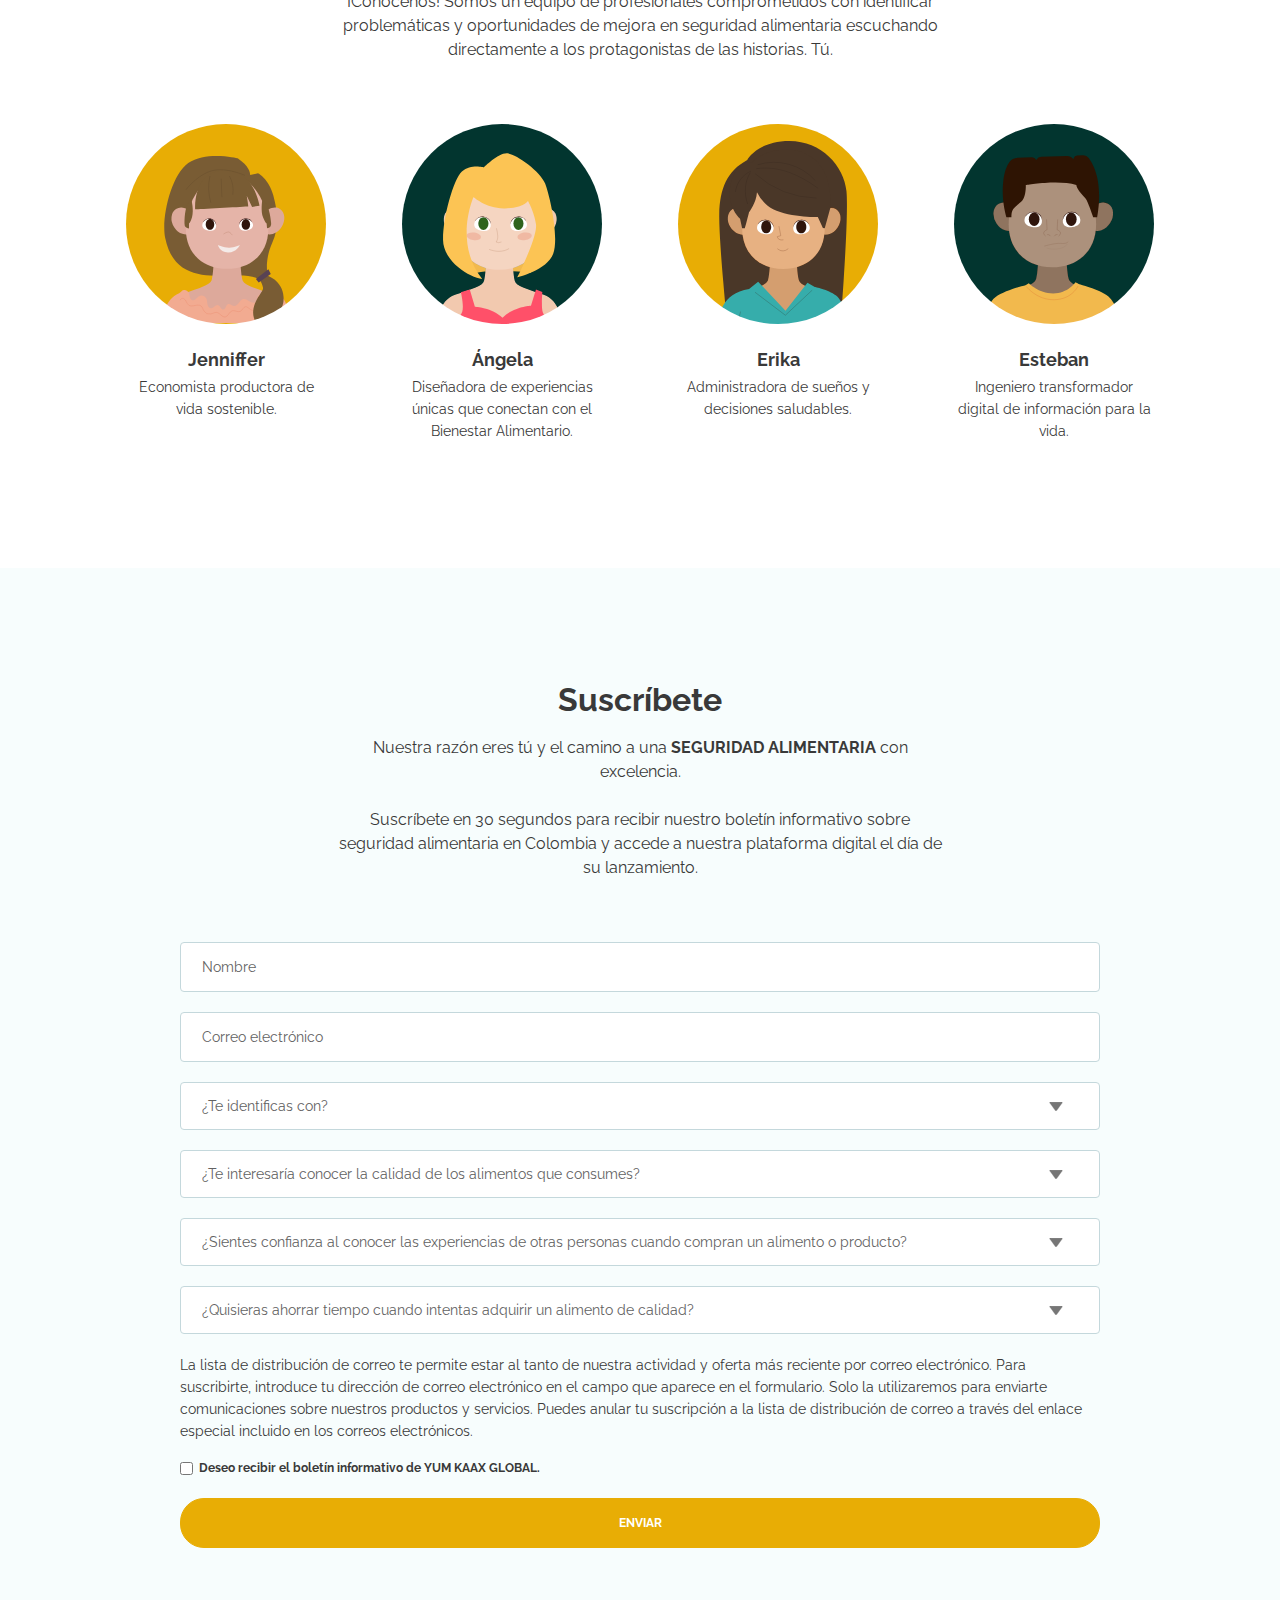
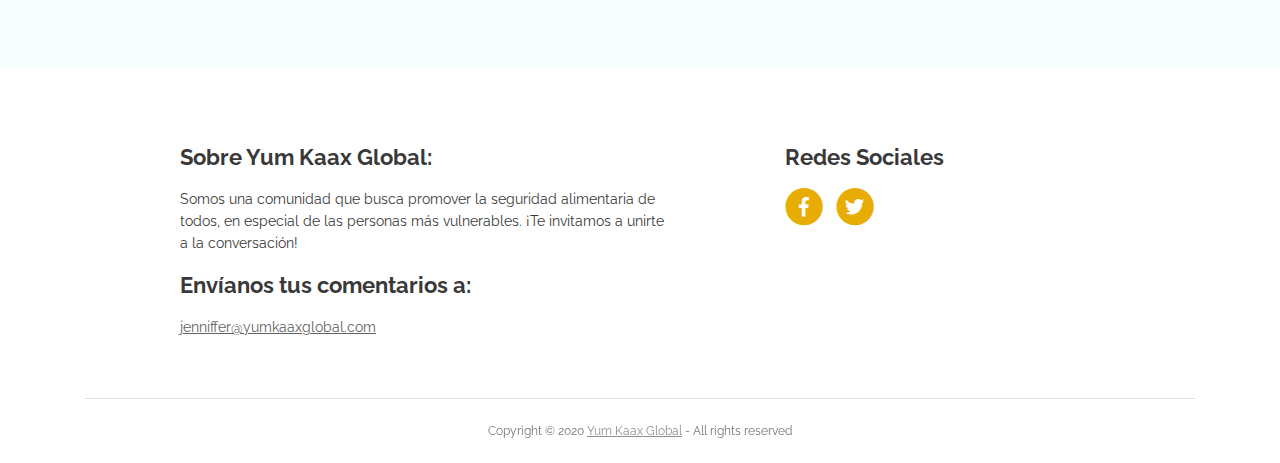
==== commit 06bdd315: "Landing Page v.2" ====
--- a/index.html
+++ b/index.html
@@ -4,39 +4,41 @@
 <head>
     <meta charset="utf-8">
     <meta name="viewport" content="width=device-width, initial-scale=1, shrink-to-fit=no">
-    
+
     <!-- SEO Meta Tags -->
     <meta name="description" content="Transformando con el alma - yumkaaxglobal - Sitio web de salud y bienestar.">
     <!-- <meta name="description" content="Transformando con el alma - @yumkaaxglobal - Sitio web de salud y bienestar - Somos una comunidad que busca promover la seguridad alimentaria de todos, y en especial las personas más vulnerables. ¡Te invitamos a unirte a la conversación!"> -->
     <meta name="author" content="YumKaaxGlobal">
 
     <!-- OG Meta Tags to improve the way the post looks when you share the page on LinkedIn, Facebook, Google+ -->
-	<meta property="og:site_name" content="" /> <!-- website name -->
-	<meta property="og:site" content="" /> <!-- website link -->
-	<meta property="og:title" content=""/> <!-- title shown in the actual shared post -->
-	<meta property="og:description" content="" /> <!-- description shown in the actual shared post -->
-	<meta property="og:image" content="" /> <!-- image link, make sure it's jpg -->
-	<meta property="og:url" content="" /> <!-- where do you want your post to link to -->
-	<meta property="og:type" content="article" />
+    <meta property="og:site_name" content="" /> <!-- website name -->
+    <meta property="og:site" content="" /> <!-- website link -->
+    <meta property="og:title" content="" /> <!-- title shown in the actual shared post -->
+    <meta property="og:description" content="" /> <!-- description shown in the actual shared post -->
+    <meta property="og:image" content="" /> <!-- image link, make sure it's jpg -->
+    <meta property="og:url" content="" /> <!-- where do you want your post to link to -->
+    <meta property="og:type" content="article" />
 
     <!-- Website Title -->
     <title>Yum Kaax Global - Landing Page</title>
-    
+
     <!-- Styles -->
-    <link href="https://fonts.googleapis.com/css?family=Raleway:400,400i,600,700,700i&amp;subset=latin-ext" rel="stylesheet">
+    <link href="https://fonts.googleapis.com/css?family=Raleway:400,400i,600,700,700i&amp;subset=latin-ext"
+        rel="stylesheet">
     <link href="css/bootstrap.css" rel="stylesheet">
     <link href="css/fontawesome-all.css" rel="stylesheet">
     <link href="css/swiper.css" rel="stylesheet">
-	<link href="css/magnific-popup.css" rel="stylesheet">
-	<link href="css/styles.css" rel="stylesheet">
-	
-	<!-- Favicon  -->
+    <link href="css/magnific-popup.css" rel="stylesheet">
+    <link href="css/styles.css" rel="stylesheet">
+
+    <!-- Favicon  -->
     <link rel="icon" href="images/favicon.png">
 </head>
+
 <body data-spy="scroll" data-target=".fixed-top">
-    
+
     <!-- Preloader -->
-	<div class="spinner-wrapper">
+    <div class="spinner-wrapper">
         <div class="spinner">
             <div class="bounce1"></div>
             <div class="bounce2"></div>
@@ -44,7 +46,7 @@
         </div>
     </div>
     <!-- end of preloader -->
-    
+
 
     <!-- Navigation -->
     <nav class="navbar navbar-expand-lg navbar-dark navbar-custom fixed-top">
@@ -60,9 +62,10 @@
         <a class="navbar-brand logo-image-1" href="index.html">
             <img src="images/logo_1.svg" alt="alternative">
         </a>
-        
+
         <!-- Mobile Menu Toggle Button -->
-        <button class="navbar-toggler" type="button" data-toggle="collapse" data-target="#navbarsExampleDefault" aria-controls="navbarsExampleDefault" aria-expanded="false" aria-label="Toggle navigation">
+        <button class="navbar-toggler" type="button" data-toggle="collapse" data-target="#navbarsExampleDefault"
+            aria-controls="navbarsExampleDefault" aria-expanded="false" aria-label="Toggle navigation">
             <span class="navbar-toggler-awesome fas fa-bars"></span>
             <span class="navbar-toggler-awesome fas fa-times"></span>
         </button>
@@ -72,15 +75,19 @@
             <ul class="navbar-nav ml-auto">
                 <li class="nav-item">
                     <a class="nav-link page-scroll" href="#header">Inicio<span class="sr-only">(current)</span></a>
-                </li>          
+                </li>
                 <li class="nav-item dropdown">
-                    <a class="nav-link dropdown-toggle page-scroll" id="navbarDropdown" role="button" aria-haspopup="true" aria-expanded="false">Pilares</a>
+                    <a class="nav-link dropdown-toggle page-scroll" id="navbarDropdown" role="button"
+                        aria-haspopup="true" aria-expanded="false">Perfiles</a>
                     <div class="dropdown-menu" aria-labelledby="navbarDropdown">
-                        <a class="dropdown-item page-scroll" href="athlete.html"><span class="item-text">Deportista</span></a>
+                        <a class="dropdown-item page-scroll" href="athlete.html"><span class="item-text">Hago
+                                deporte</span></a>
                         <div class="dropdown-items-divide-hr"></div>
-                        <a class="dropdown-item page-scroll" href="#security"><span class="item-text">Alimentación Saludable</span></a>
+                        <a class="dropdown-item page-scroll" href="care.html"><span class="item-text">Me
+                                cuido</span></a>
                         <div class="dropdown-items-divide-hr"></div>
-                        <a class="dropdown-item page-scroll" href="#development"><span class="item-text">Condiciones de Salud</span></a>
+                        <a class="dropdown-item page-scroll" href="health.html"><span class="item-text">Debo
+                                cuidarme</span></a>
                     </div>
                 </li>
                 <!-- end of dropdown menu -->
@@ -108,7 +115,8 @@
                     </a>
                 </span>
                 <span class="fa-stack">
-                    <a href="https://docs.google.com/forms/d/e/1FAIpQLSeA_AJqteNy6HpXZyhu8c5VoPPW3HabxzTLnEAvE2-xOngmEw/viewform?usp=sf_link" target="_blank">
+                    <a href="https://docs.google.com/forms/d/e/1FAIpQLSeA_AJqteNy6HpXZyhu8c5VoPPW3HabxzTLnEAvE2-xOngmEw/viewform?usp=sf_link"
+                        target="_blank">
                         <i class="fas fa-circle fa-stack-2x question" target="_blank"></i>
                         <i class="fa fa-question fa-stack-1x"></i>
                     </a>
@@ -118,6 +126,7 @@
     </nav> <!-- end of navbar -->
     <!-- end of navigation -->
 
+
     <!-- Header -->
     <header id="header" class="header">
         <div class="header-content">
@@ -125,10 +134,13 @@
                 <div class="row">
                     <div class="col-lg-8">
                         <div class="text-container">
-                            <h2><span class="turquoise">TRANSFORMANDO CON EL ALMA<h5 class="turquoise">¿Eres deportista, prefieres comida saludable o necesitas alimentos especiales por condiciones de salud?</h5></span></h2>
+                            <h2><span class="turquoise">TRANSFORMANDO CON EL ALMA<h5 class="turquoise">¿Eres deportista,
+                                        prefieres comida saludable o necesitas alimentos especiales por condiciones de
+                                        salud?</h5></span></h2>
                             <br>
                             <p class="p-large-header">
-                                Nuestra plataforma te dará una experiencia única <br><h7 class="turquoise-1">para que te alimentes con seguridad y tranquilidad.</h7>
+                                Nuestra plataforma te dará una experiencia única <br>
+                                <h7 class="turquoise-1">para que te alimentes con seguridad y tranquilidad.</h7>
                             </p>
                             <br>
                             <p class="p-large-header">
@@ -137,7 +149,7 @@
                             <a class="btn-solid-lg page-scroll" href="#contact">SUSCRÍBETE</a>
                         </div>
                     </div>
-                    <div class="col-lg-4">   
+                    <div class="col-lg-4">
                     </div>
                     <!-- <div class="col-lg-4"></div> -->
                 </div>
@@ -146,50 +158,54 @@
     </header>
     <!-- end of Header -->
 
-    
+
     <!-- Services -->
     <div id="services" class="cards-1">
         <div class="container">
             <div class="row">
                 <div class="col-lg-12">
                     <h2>Perfiles</h2>
-                    <p class="p-heading p-large">Texto prueba Texto prueba Texto prueba Texto prueba Texto prueba Texto prueba Texto prueba Texto prueba</p>
-                </div> <!-- end of col -->
-            </div> <!-- end of row -->
-            <div class="row">
-                <div class="col-lg-12">
-
-                    <!-- Card -->
-                    <div class="card">
+                    <!-- <p class="p-heading p-large">Texto prueba Texto prueba Texto prueba Texto prueba Texto prueba Texto prueba Texto prueba Texto prueba</p> -->
+                </div> <!-- end of col -->
+            </div> <!-- end of row -->
+            <div class="row">
+
+                <!-- Card -->
+                <div class="col-lg-4">
+                    <a href="athlete.html"><div class="card">
                         <img class="card-image" src="images/services-icon-1.svg" alt="alternative">
                         <div class="card-body">
-                            <h4 class="card-title">Deportista</h4>
-                            <p>Our team of enthusiastic marketers will analyse and evaluate how your company stacks against the closest competitors</p>
+                            <h4 class="card-title">Hago deporte</h4>
+                            <!-- <p>Our team of enthusiastic marketers will analyse and evaluate how your company stacks against the closest competitors</p> -->
                         </div>
-                    </div>
-                    <!-- end of card -->
-
-                    <!-- Card -->
+                    </div></a>
+                </div>
+                <!-- end of card -->
+
+                <!-- Card -->
+                <div class="col-lg-4">
                     <div class="card">
-                        <img class="card-image" src="images/services-icon-2.svg" alt="alternative">
+                        <a href="care.html"><img class="card-image" src="images/services-icon-2.svg" alt="alternative"></a>
                         <div class="card-body">
-                            <h4 class="card-title">Alimentación Saludable</h4>
-                            <p>Once the market analysis process is completed our staff will search for opportunities that are in reach</p>
+                            <h4 class="card-title">Me cuido</h4>
+                            <!-- <p>Once the market analysis process is completed our staff will search for opportunities that are in reach</p> -->
                         </div>
                     </div>
-                    <!-- end of card -->
-
-                    <!-- Card -->
+                </div>
+                <!-- end of card -->
+
+                <!-- Card -->
+                <div class="col-lg-4">
                     <div class="card">
-                        <img class="card-image" src="images/services-icon-3.svg" alt="alternative">
+                        <a href="health.html"><img class="card-image" src="images/services-icon-3.svg" alt="alternative"></a>
                         <div class="card-body">
-                            <h4 class="card-title">Condiciones de Salud</h4>
-                            <p>With all the information in place you will be presented with an action plan that your company needs to follow</p>
+                            <h4 class="card-title">Debo cuidarme</h4>
+                            <!-- <p>With all the information in place you will be presented with an action plan that your company needs to follow</p> -->
                         </div>
                     </div>
-                    <!-- end of card -->
-                    
-                </div> <!-- end of col -->
+                </div>
+                <!-- end of card -->
+
             </div> <!-- end of row -->
         </div> <!-- end of container -->
     </div> <!-- end of cards-1 -->
@@ -202,7 +218,11 @@
                 <div class="col-lg-6">
                     <div class="text-container">
                         <h2>Transformación</h2>
-                        <p>Te ofrecemos una experiencia completa y personalizada de cambio y evolución para aportar a tu salud y calidad de vida. Con nuestra plataforma global de comida y productos saludables te proveeremos información fascinante sobre tu comida preferida, adaptada a tus gustos y necesidades particulares. Te invitamos a ser parte de nuestra vibrante comunidad de soluciones, expertos y amigos.</p>
+                        <p>Te ofrecemos una experiencia completa y personalizada de cambio y evolución para aportar a tu
+                            salud y calidad de vida. Con nuestra plataforma global de comida y productos saludables te
+                            proveeremos información fascinante sobre tu comida preferida, adaptada a tus gustos y
+                            necesidades particulares. Te invitamos a ser parte de nuestra vibrante comunidad de
+                            soluciones, expertos y amigos.</p>
                     </div> <!-- end of text-container -->
                 </div> <!-- end of col -->
                 <div class="col-lg-6">
@@ -223,17 +243,21 @@
                 <div class="col-lg-6">
                     <div class="image-container">
                         <img class="img-fluid" src="images/details-2-security.svg" alt="alternative">
-                    </div> <!-- end of image-container -->
-                </div> <!-- end of col -->
+                    </div>
+                </div>
                 <div class="col-lg-6">
                     <div class="text-container">
                         <h2>Seguridad</h2>
-                        <p>Contribuir a la Seguridad Alimentaria también es nuestro deber. Por eso, los alimentos y productos que necesitas están ahora a tu alcance de manera segura y confiable. Lo hacemos por tu salud y bienestar. Encontrarás información sobre certificaciones, licencias y buenas prácticas que te ayudarán a conocer sobre la calidad de tus productos y/o alimentos de interés.</p>
-                    </div> <!-- end of text-container -->
-                </div> <!-- end of col -->
-            </div> <!-- end of row -->
-        </div> <!-- end of container -->
-    </div> <!-- end of basic-1 -->
+                        <p>Contribuir a la Seguridad Alimentaria también es nuestro deber. Por eso, los alimentos y
+                            productos que necesitas están ahora a tu alcance de manera segura y confiable. Lo hacemos
+                            por tu salud y bienestar. Encontrarás información sobre certificaciones, licencias y buenas
+                            prácticas que te ayudarán a conocer sobre la calidad de tus productos y/o alimentos de
+                            interés.</p>
+                    </div>
+                </div>
+            </div>
+        </div>
+    </div>
     <!-- end of Security -->
 
 
@@ -244,17 +268,21 @@
                 <div class="col-lg-6">
                     <div class="text-container">
                         <h2>Desarrollo</h2>
-                        <p>Facilitamos oportunidades de crecimiento, aumento y reforzamiento progresivo de las diferentes etapas de la cadena de abastecimiento de los alimentos del país. Lo haremos mediante la promoción y apoyo al desarrollo del pequeño campesino, a los emprendimientos, y a la rica producción nacional de alimentos frescos y nutritivos. De igual forma, fortaleciendo el aprovechamiento de residuos orgánicos.</p>
-                    </div> <!-- end of text-container -->
-                </div> <!-- end of col -->
+                        <p>Facilitamos oportunidades de crecimiento, aumento y reforzamiento progresivo de las
+                            diferentes etapas de la cadena de abastecimiento de los alimentos del país. Lo haremos
+                            mediante la promoción y apoyo al desarrollo del pequeño campesino, a los emprendimientos, y
+                            a la rica producción nacional de alimentos frescos y nutritivos. De igual forma,
+                            fortaleciendo el aprovechamiento de residuos orgánicos.</p>
+                    </div>
+                </div>
                 <div class="col-lg-6">
                     <div class="image-container">
                         <img class="img-fluid" src="images/details-3-development.svg" alt="alternative">
-                    </div> <!-- end of image-container -->
-                </div> <!-- end of col -->
-            </div> <!-- end of row -->
-        </div> <!-- end of container -->
-    </div> <!-- end of basic-1 -->
+                    </div>
+                </div>
+            </div>
+        </div>
+    </div>
     <!-- end of Development -->
 
 
@@ -265,17 +293,21 @@
                 <div class="col-lg-6">
                     <div class="image-container">
                         <img class="img-fluid" src="images/details-4-information.svg" alt="alternative">
-                    </div> <!-- end of image-container -->
-                </div> <!-- end of col -->
+                    </div>
+                </div>
                 <div class="col-lg-6">
                     <div class="text-container">
                         <h2>Información</h2>
-                        <p>Tenemos la información que buscas cuando la necesitas. Te gestionamos y proveemos información relevante, oportuna y confiable que facilitará y agilizará tu toma de decisiones sobre alimentación saludable. Basamos nuestros análisis en multiplicidad de fuentes de datos con indicadores fáciles de entender, generados con lo último en técnicas de predicción mediante Machine Learning.</p>
-                    </div> <!-- end of text-container -->
-                </div> <!-- end of col -->
-            </div> <!-- end of row -->
-        </div> <!-- end of container -->
-    </div> <!-- end of basic-1 -->
+                        <p>Tenemos la información que buscas cuando la necesitas. Te gestionamos y proveemos información
+                            relevante, oportuna y confiable que facilitará y agilizará tu toma de decisiones sobre
+                            alimentación saludable. Basamos nuestros análisis en multiplicidad de fuentes de datos con
+                            indicadores fáciles de entender, generados con lo último en técnicas de predicción mediante
+                            Machine Learning.</p>
+                    </div>
+                </div>
+            </div>
+        </div>
+    </div>
     <!-- end of Information -->
 
 
@@ -293,16 +325,22 @@
                     <!-- Card Slider -->
                     <div class="slider-container">
                         <div class="swiper-container card-slider">
-                            <div class="swiper-wrapper">                     
+                            <div class="swiper-wrapper">
                                 <!-- Slide -->
                                 <div class="swiper-slide">
                                     <div class="card">
                                         <img class="card-image" src="images/testimonial-1.svg" alt="alternative">
                                         <div class="card-body">
-                                            <p class="testimonial-text">"Un día, pensando en el asunto y en qué hacer con una harina de amaranto que teníamos a punto de vencerse, nos preguntamos ¿Y qué tal si fabricamos un producto terminado con ella, waffles por ejemplo, y los vendemos congelados y listos para preparar?"</p>
-                                            <p class="testimonial-author">Cristina y Claudia Sánchez Gutiérrez de Piñeres</p>
+                                            <p class="testimonial-text">"Un día, pensando en el asunto y en qué hacer
+                                                con una harina de amaranto que teníamos a punto de vencerse, nos
+                                                preguntamos ¿Y qué tal si fabricamos un producto terminado con ella,
+                                                waffles por ejemplo, y los vendemos congelados y listos para preparar?"
+                                            </p>
+                                            <p class="testimonial-author">Cristina y Claudia Sánchez Gutiérrez de
+                                                Piñeres</p>
                                             <br>
-                                            <p class="testimonial-text1">"Así se abrió camino DelOrigen en el mundo de la comida saludable"</p>
+                                            <p class="testimonial-text1">"Así se abrió camino DelOrigen en el mundo de
+                                                la comida saludable"</p>
                                             <p class="testimonial-author1">El Tiempo, 22 de septiembre 2020</p>
                                         </div>
                                     </div>
@@ -313,13 +351,16 @@
                                     <div class="card">
                                         <img class="card-image" src="images/testimonial-2.svg" alt="alternative">
                                         <div class="card-body">
-                                            <p class="testimonial-text">“Yo sueño con enseñarle a mucha gente a cambiar sus hábitos alimenticios y creo que todo lo que uno hace en la vida tiene que ver con dar y recibir”</p>
+                                            <p class="testimonial-text">“Yo sueño con enseñarle a mucha gente a cambiar
+                                                sus hábitos alimenticios y creo que todo lo que uno hace en la vida
+                                                tiene que ver con dar y recibir”</p>
                                             <p class="testimonial-author">Luz Dary</p>
                                             <br>
-                                            <p class="testimonial-text1">"Mujeres que defienden la soberanía alimentaria en medio de la selva de cemento"</p>
+                                            <p class="testimonial-text1">"Mujeres que defienden la soberanía alimentaria
+                                                en medio de la selva de cemento"</p>
                                             <p class="testimonial-author1">El Espectador, 4 de septiembre 2020</p>
                                         </div>
-                                    </div>        
+                                    </div>
                                 </div> <!-- end of swiper-slide -->
                                 <!-- end of slide -->
                                 <!-- Slide -->
@@ -327,13 +368,16 @@
                                     <div class="card">
                                         <img class="card-image" src="images/testimonial-3.svg" alt="alternative">
                                         <div class="card-body">
-                                            <p class="testimonial-text">"En el último año redujimos nuestra huella de carbono en un 23%, el equivalente al CO2 que absorben más de un millón de árboles en un año; nuestra meta es llevar a cero nuestra huella de carbono para el 2022”</p>
+                                            <p class="testimonial-text">"En el último año redujimos nuestra huella de
+                                                carbono en un 23%, el equivalente al CO2 que absorben más de un millón
+                                                de árboles en un año; nuestra meta es llevar a cero nuestra huella de
+                                                carbono para el 2022”</p>
                                             <p class="testimonial-author">Ernesto Fajardo, Presidente de Alpina</p>
                                             <br>
                                             <p class="testimonial-text1">"Queremos ser carbono neutro para el 2022"</p>
                                             <p class="testimonial-author1">El Tiempo, 28 de septiembre 2020</p>
                                         </div>
-                                    </div>        
+                                    </div>
                                 </div> <!-- end of swiper-slide -->
                                 <!-- end of slide -->
                             </div> <!-- end of swiper-wrapper -->
@@ -357,12 +401,14 @@
             <div class="row">
                 <div class="col-lg-12">
                     <h2>Nuestro Equipo</h2>
-                    <p class="p-heading p-large">¡Conócenos! Somos un equipo de profesionales comprometidos con identificar problemáticas y oportunidades de mejora en seguridad alimentaria escuchando directamente a los protagonistas de las historias. Tú.</p>
+                    <p class="p-heading p-large">¡Conócenos! Somos un equipo de profesionales comprometidos con
+                        identificar problemáticas y oportunidades de mejora en seguridad alimentaria escuchando
+                        directamente a los protagonistas de las historias. Tú.</p>
                 </div> <!-- end of col -->
             </div> <!-- end of row -->
             <div class="row">
                 <div class="col-lg-12">
-                    
+
                     <!-- Team Member -->
                     <div class="team-member">
                         <div class="image-wrapper">
@@ -384,7 +430,7 @@
                                 </a>
                             </span>
                         </span> -->
-                         <!-- end of social-icons -->
+                        <!-- end of social-icons -->
                     </div> <!-- end of team-member -->
                     <!-- end of team member -->
 
@@ -394,7 +440,8 @@
                             <img class="img-fluid" src="images/team-member-2.svg" alt="alternative">
                         </div> <!-- end of image wrapper -->
                         <p class="p-large"><strong>Ángela</strong></p>
-                        <p class="job-title">Diseñadora de experiencias únicas que conectan con el Bienestar Alimentario.</p>
+                        <p class="job-title">Diseñadora de experiencias únicas que conectan con el Bienestar
+                            Alimentario.</p>
                         <!-- <span class="social-icons">
                             <span class="fa-stack">
                                 <a href="#your-link">
@@ -476,7 +523,10 @@
             <div class="row">
                 <div class="col-lg-12">
                     <h2>Suscríbete</h2>
-                    <p class="p-heading p-large" style="text-align: center;">Nuestra razón eres tú y el camino a una <b>SEGURIDAD ALIMENTARIA</b> con excelencia.<br><br>Suscríbete en 30 segundos para recibir nuestro boletín informativo sobre seguridad alimentaria en Colombia y accede a nuestra plataforma digital el día de su lanzamiento.</p>
+                    <p class="p-heading p-large" style="text-align: center;">Nuestra razón eres tú y el camino a una
+                        <b>SEGURIDAD ALIMENTARIA</b> con excelencia.<br><br>Suscríbete en 30 segundos para recibir
+                        nuestro boletín informativo sobre seguridad alimentaria en Colombia y accede a nuestra
+                        plataforma digital el día de su lanzamiento.</p>
                 </div> <!-- end of col -->
             </div> <!-- end of row -->
             <div class="row">
@@ -501,16 +551,21 @@
                             </div>
                             <div class="form-group">
                                 <select class="form-control-select" id="ridentify" required>
-                                    <option class="select-option" value="" disabled selected>¿Te identificas con?</option>
-                                    <option class="select-option" value="Deportistas - Fitness">Deportistas - Fitness</option>
-                                    <option class="select-option" value="Alimentación saludable">Alimentación saludable</option>
-                                    <option class="select-option" value="Condiciones de Salud">Condiciones de Salud</option>
+                                    <option class="select-option" value="" disabled selected>¿Te identificas con?
+                                    </option>
+                                    <option class="select-option" value="Deportistas - Fitness">Deportistas - Fitness
+                                    </option>
+                                    <option class="select-option" value="Alimentación saludable">Alimentación saludable
+                                    </option>
+                                    <option class="select-option" value="Condiciones de Salud">Condiciones de Salud
+                                    </option>
                                 </select>
                                 <div class="help-block with-errors"></div>
                             </div>
                             <div class="form-group">
                                 <select class="form-control-select" id="rquality" required>
-                                    <option class="select-option" value="" disabled selected>¿Te interesaría conocer la calidad de los alimentos que consumes?</option>
+                                    <option class="select-option" value="" disabled selected>¿Te interesaría conocer la
+                                        calidad de los alimentos que consumes?</option>
                                     <option class="select-option" value="Sí">Sí</option>
                                     <option class="select-option" value="No">No</option>
                                 </select>
@@ -518,7 +573,9 @@
                             </div>
                             <div class="form-group">
                                 <select class="form-control-select" id="rexperience" required>
-                                    <option class="select-option" value="" disabled selected>¿Sientes confianza al conocer las experiencias de otras personas cuando compran un alimento o producto?</option>
+                                    <option class="select-option" value="" disabled selected>¿Sientes confianza al
+                                        conocer las experiencias de otras personas cuando compran un alimento o
+                                        producto?</option>
                                     <option class="select-option" value="Sí">Sí</option>
                                     <option class="select-option" value="No">No</option>
                                 </select>
@@ -526,7 +583,8 @@
                             </div>
                             <div class="form-group">
                                 <select class="form-control-select" id="rsave" required>
-                                    <option class="select-option" value="" disabled selected>¿Quisieras ahorrar tiempo cuando intentas adquirir un alimento de calidad?</option>
+                                    <option class="select-option" value="" disabled selected>¿Quisieras ahorrar tiempo
+                                        cuando intentas adquirir un alimento de calidad?</option>
                                     <option class="select-option" value="Sí">Sí</option>
                                     <option class="select-option" value="No">No</option>
                                 </select>
@@ -546,11 +604,16 @@
                                 <div class="help-block with-errors"></div>
                             </div> -->
                             <p>
-                                La lista de distribución de correo te permite estar al tanto de nuestra actividad y oferta más reciente por correo electrónico.
-                                Para suscribirte, introduce tu dirección de correo electrónico en el campo que aparece en el formulario. Solo la utilizaremos para enviarte comunicaciones sobre nuestros productos y servicios. Puedes anular tu suscripción a la lista de distribución de correo a través del enlace especial incluido en los correos electrónicos.
+                                La lista de distribución de correo te permite estar al tanto de nuestra actividad y
+                                oferta más reciente por correo electrónico.
+                                Para suscribirte, introduce tu dirección de correo electrónico en el campo que aparece
+                                en el formulario. Solo la utilizaremos para enviarte comunicaciones sobre nuestros
+                                productos y servicios. Puedes anular tu suscripción a la lista de distribución de correo
+                                a través del enlace especial incluido en los correos electrónicos.
                             </p>
                             <div class="form-group checkbox">
-                                <input type="checkbox" id="cterms" value="Sí" ><b>Deseo recibir el boletín informativo de YUM KAAX GLOBAL.</b></b></a> 
+                                <input type="checkbox" id="cterms" value="Sí"><b>Deseo recibir el boletín informativo de
+                                    YUM KAAX GLOBAL.</b></b></a>
                                 <div class="help-block with-errors"></div>
                             </div>
                             <div class="form-group">
@@ -578,7 +641,8 @@
                 <div class="col-md-6">
                     <div class="footer-col">
                         <h4>Sobre Yum Kaax Global:</h4>
-                        <p>Somos una comunidad que busca promover la seguridad alimentaria de todos, en especial de las personas más vulnerables. ¡Te invitamos a unirte a la conversación!</p>
+                        <p>Somos una comunidad que busca promover la seguridad alimentaria de todos, en especial de las
+                            personas más vulnerables. ¡Te invitamos a unirte a la conversación!</p>
                         <h4>Envíanos tus comentarios a:</h4>
                         <a href="mailto:jenniffer@yumkaaxglobal.com">jenniffer@yumkaaxglobal.com</a>
                     </div>
@@ -603,7 +667,7 @@
                 <div class="col-md-1"></div>
             </div> <!-- end of row -->
         </div> <!-- end of container -->
-    </div> <!-- end of footer -->  
+    </div> <!-- end of footer -->
     <!-- end of footer -->
 
 
@@ -612,14 +676,15 @@
         <div class="container">
             <div class="row">
                 <div class="col-lg-12">
-                    <p class="p-small">Copyright © 2020 <a href="http://www.yumkaaxglobal.com/">Yum Kaax Global</a> - All rights reserved</p>
+                    <p class="p-small">Copyright © 2020 <a href="http://www.yumkaaxglobal.com/">Yum Kaax Global</a> -
+                        All rights reserved</p>
                 </div> <!-- end of col -->
             </div> <!-- enf of row -->
         </div> <!-- end of container -->
-    </div> <!-- end of copyright --> 
+    </div> <!-- end of copyright -->
     <!-- end of copyright -->
-    
-    	
+
+
     <!-- Scripts -->
     <script src="js/jquery.min.js"></script> <!-- jQuery for Bootstrap's JavaScript plugins -->
     <script src="js/popper.min.js"></script> <!-- Popper tooltip library for Bootstrap -->
@@ -630,4 +695,5 @@
     <script src="js/validator.min.js"></script> <!-- Validator.js - Bootstrap plugin that validates forms -->
     <script src="js/scripts.js"></script> <!-- Custom scripts -->
 </body>
+
 </html>--- a/css/styles.css
+++ b/css/styles.css
@@ -837,7 +837,8 @@
 }
 
 .cards-1 .card {
-	max-width: 21rem;
+	/* max-width: 21rem; */
+	width: 80%;	
 	margin-right: auto;
 	margin-bottom: 4.5rem;
 	margin-left: auto;
@@ -847,9 +848,14 @@
 	background: transparent;
 }
 
+.cards-1 .card:hover{
+	transform: scale(1.1);
+	opacity: 0.8;
+}
+
 .cards-1 .card-image {
-	width: 6rem;
-	height: 6rem;
+	width: 8rem;
+	height: 8rem;
 	margin-right: auto;
 	margin-bottom: 2rem;
 	margin-left: auto;
@@ -2063,14 +2069,49 @@
 	/* end of general styles */
 
 	/* Header */
+	/* Header */
 	.header {
 		background: url('../images/header-background.jpg') center center no-repeat;
 		background-size: cover; 
 		height: 100%;
 	}
 
+	.header1 {
+		background: url('../images/header-background-1.jpg') center center no-repeat;
+		background-size: cover; 
+		height: 42%;
+	}
+
+	.header2 {
+		background: url('../images/header-background-2.jpg') center center no-repeat;
+		background-size: cover; 
+		height: 42%;
+	}
+
+	.header3 {
+		background: url('../images/header-background-3.jpg') center center no-repeat;
+		background-size: cover; 
+		height: 42%;
+	}
+
+
 	.header .header-content {
-		padding-top: 10.5rem;
+		padding-top: 7.5rem;
+		text-align: left;
+	}
+
+	.header1 .header-content {
+		padding-top: 7.5rem;
+		text-align: left;
+	}
+
+	.header2 .header-content {
+		padding-top: 7.5rem;
+		text-align: left;
+	}
+
+	.header3 .header-content {
+		padding-top: 7.5rem;
 		text-align: left;
 	}
 
@@ -2327,8 +2368,42 @@
 		height: 100%;
 	}
 
+	.header1 {
+		background: url('../images/header-background-1.jpg') center center no-repeat;
+		background-size: cover; 
+		height: 42%;
+	}
+
+	.header2 {
+		background: url('../images/header-background-2.jpg') center center no-repeat;
+		background-size: cover; 
+		height: 42%;
+	}
+
+	.header3 {
+		background: url('../images/header-background-3.jpg') center center no-repeat;
+		background-size: cover; 
+		height: 42%;
+	}
+
+
 	.header .header-content {
-		padding-top: 10.5rem;
+		padding-top: 7.5rem;
+		text-align: left;
+	}
+
+	.header1 .header-content {
+		padding-top: 7.5rem;
+		text-align: left;
+	}
+
+	.header2 .header-content {
+		padding-top: 7.5rem;
+		text-align: left;
+	}
+
+	.header3 .header-content {
+		padding-top: 7.5rem;
 		text-align: left;
 	}
 
@@ -2580,16 +2655,39 @@
 	}
 
 	.header1 {
+		background: url('../images/header-background-1.jpg') center center no-repeat;
+		background-size: cover; 
+		height: 42%;
+	}
+
+	.header2 {
+		background: url('../images/header-background-2.jpg') center center no-repeat;
+		background-size: cover; 
+		height: 42%;
+	}
+
+	.header3 {
 		background: url('../images/header-background-3.jpg') center center no-repeat;
 		background-size: cover; 
-		height: 40%;
+		height: 42%;
 	}
 
 	.header .header-content {
 		padding-top: 11.5rem;
 		text-align: left;
 	}
+	
 	.header1 .header-content {
+		padding-top: 8.5rem;
+		text-align: left;
+	}
+	
+	.header2 .header-content {
+		padding-top: 8.5rem;
+		text-align: left;
+	}
+	
+	.header3 .header-content {
 		padding-top: 8.5rem;
 		text-align: left;
 	}
